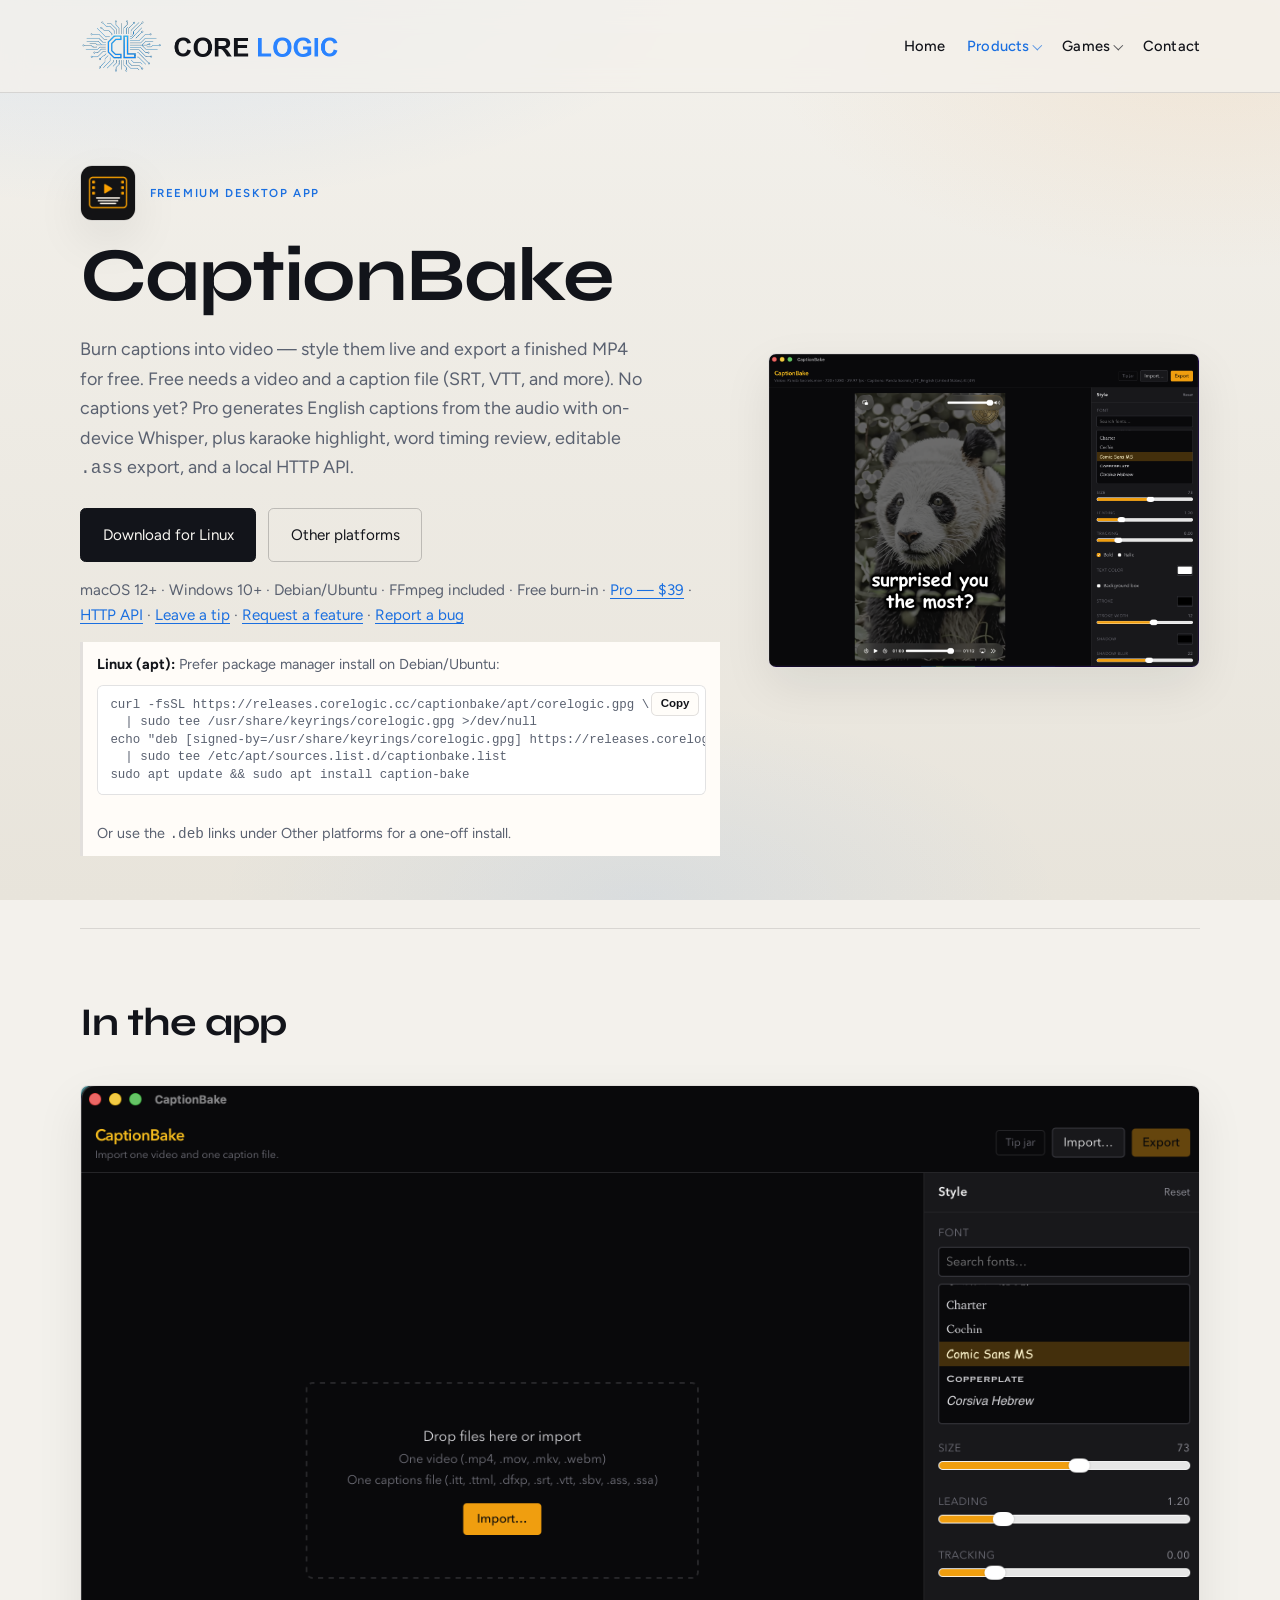
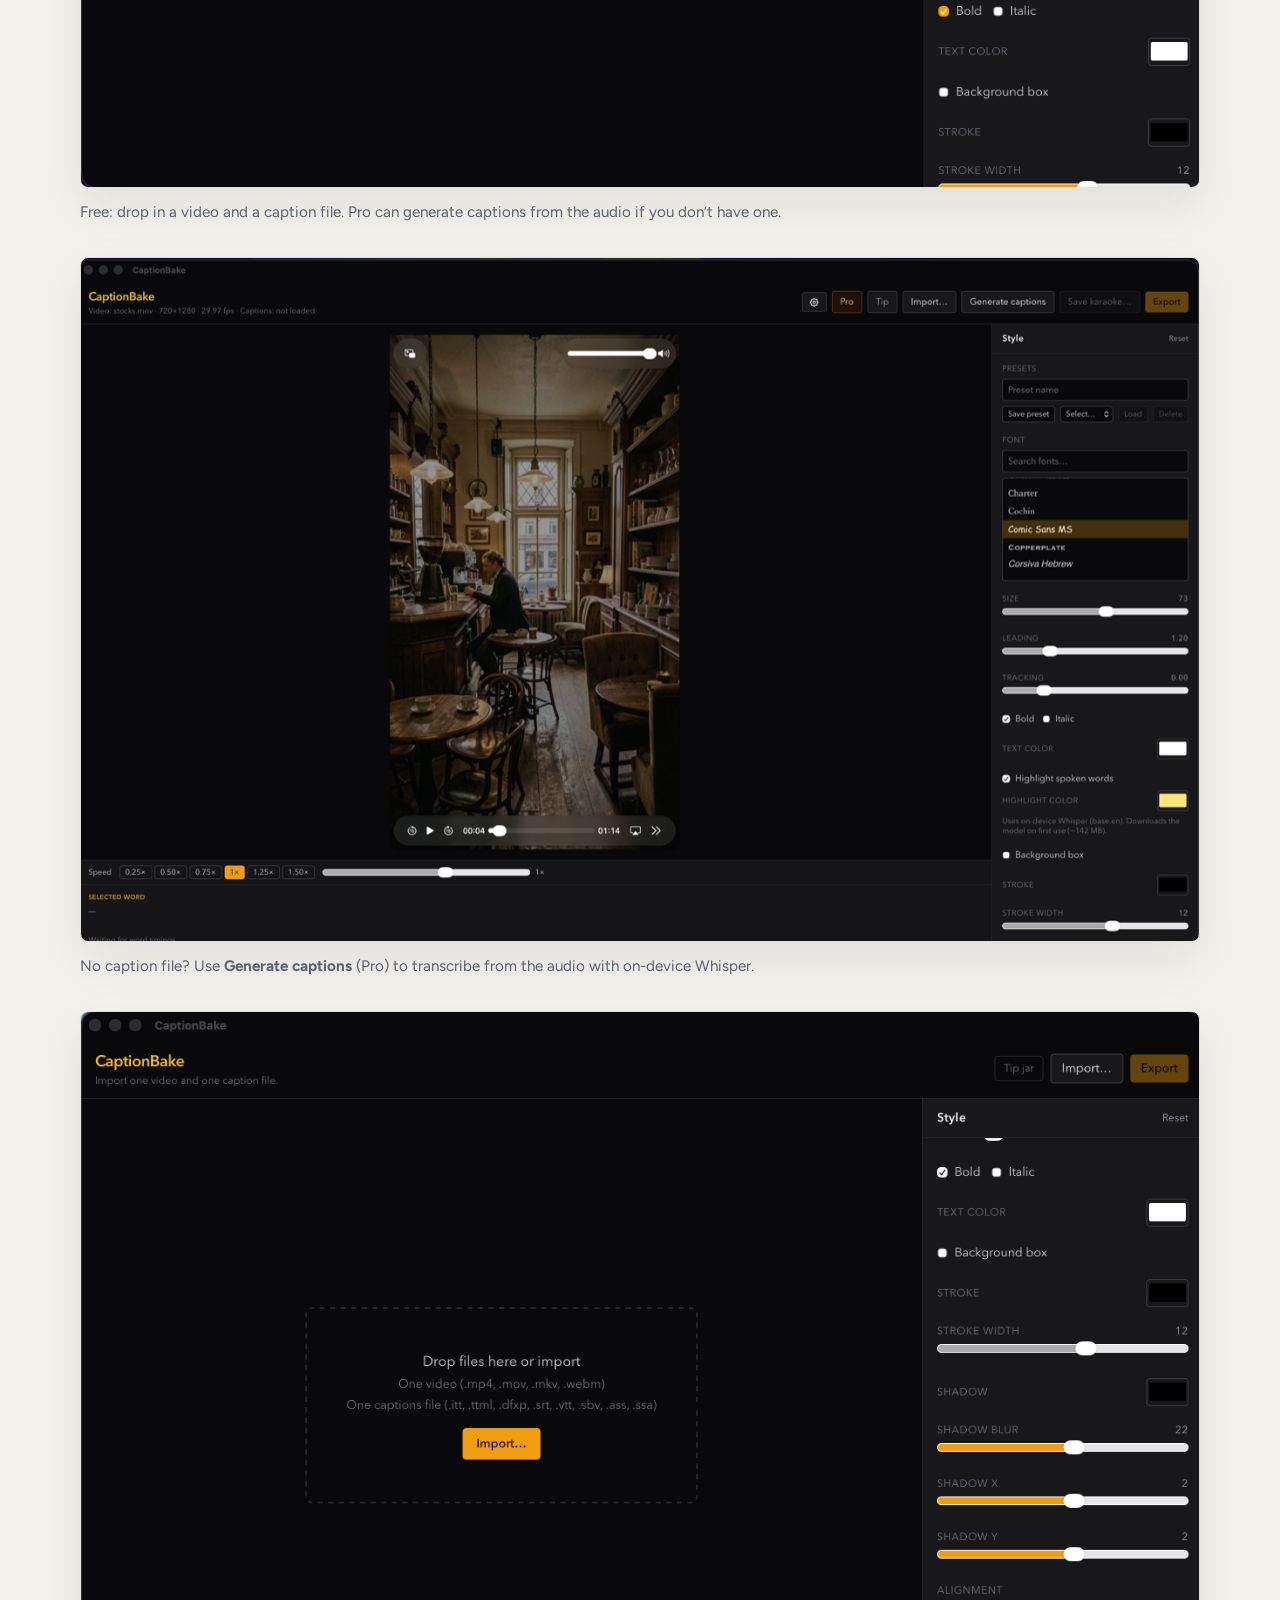
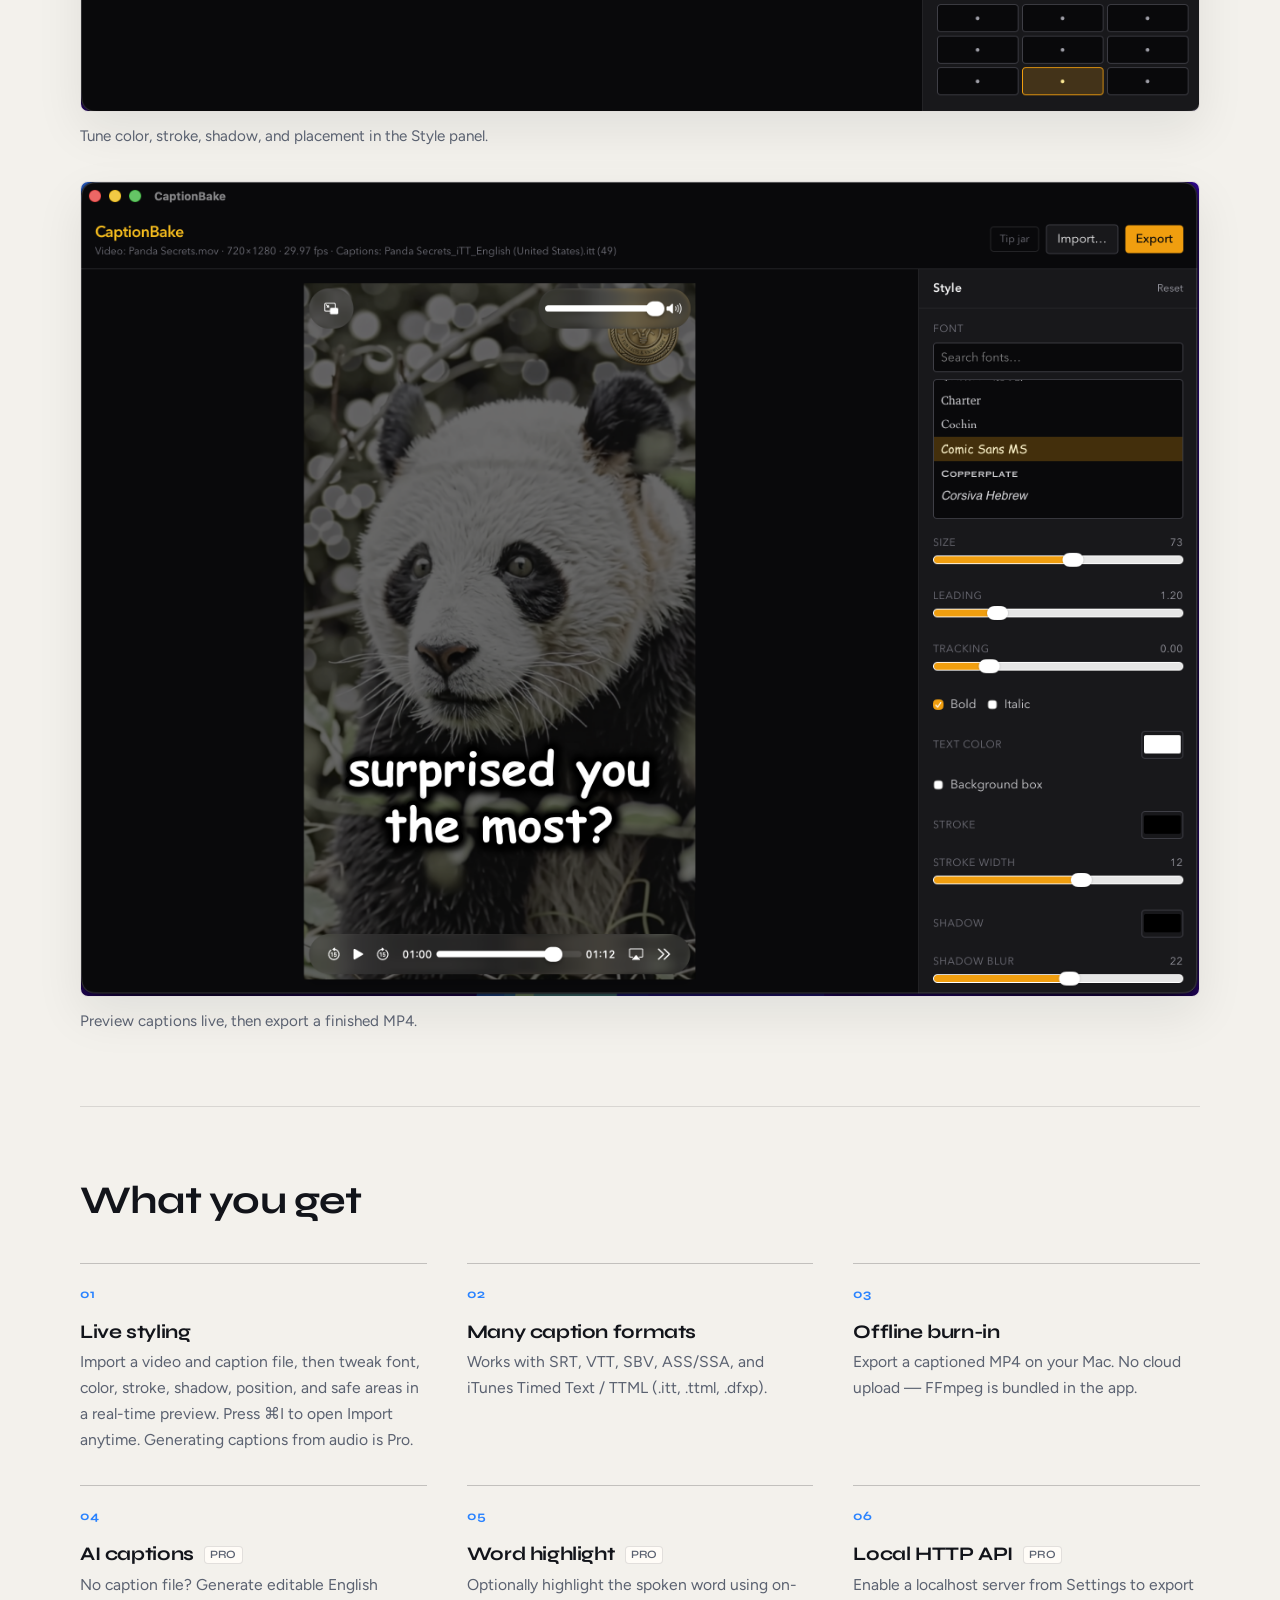
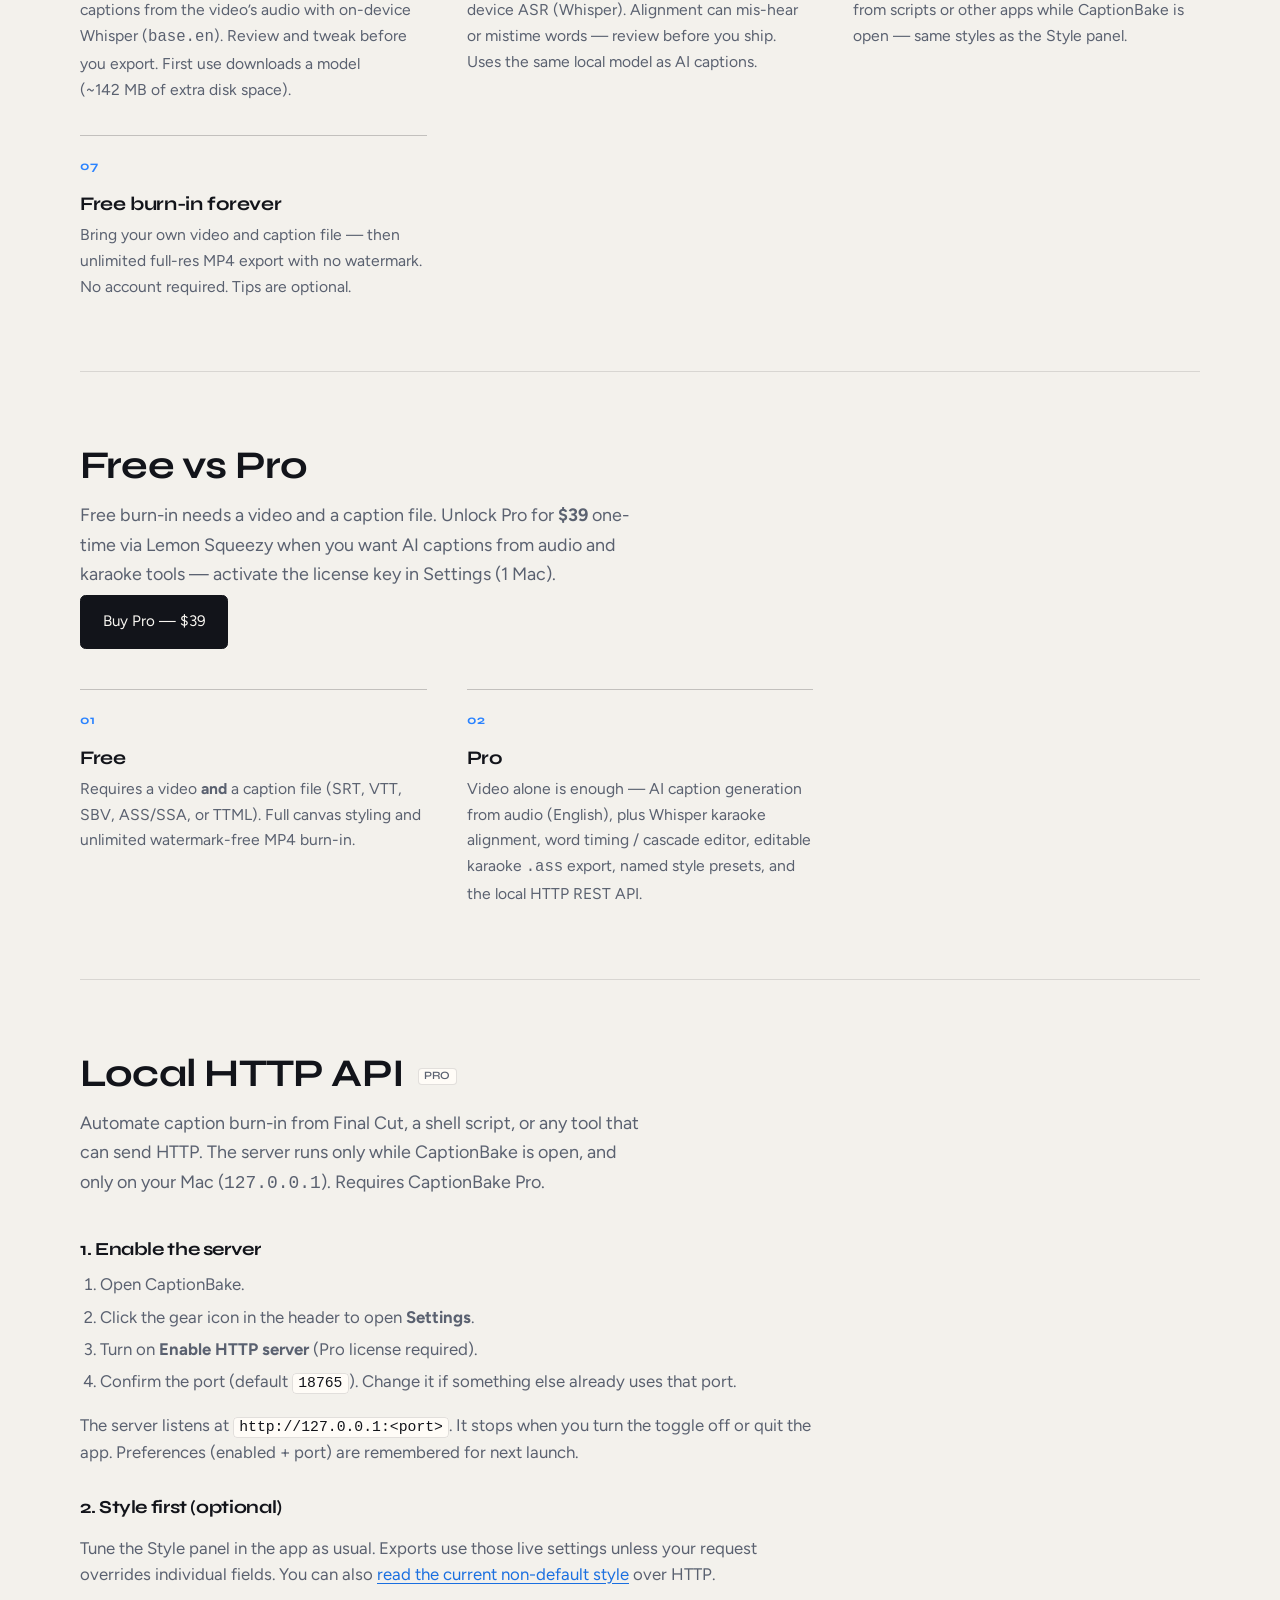
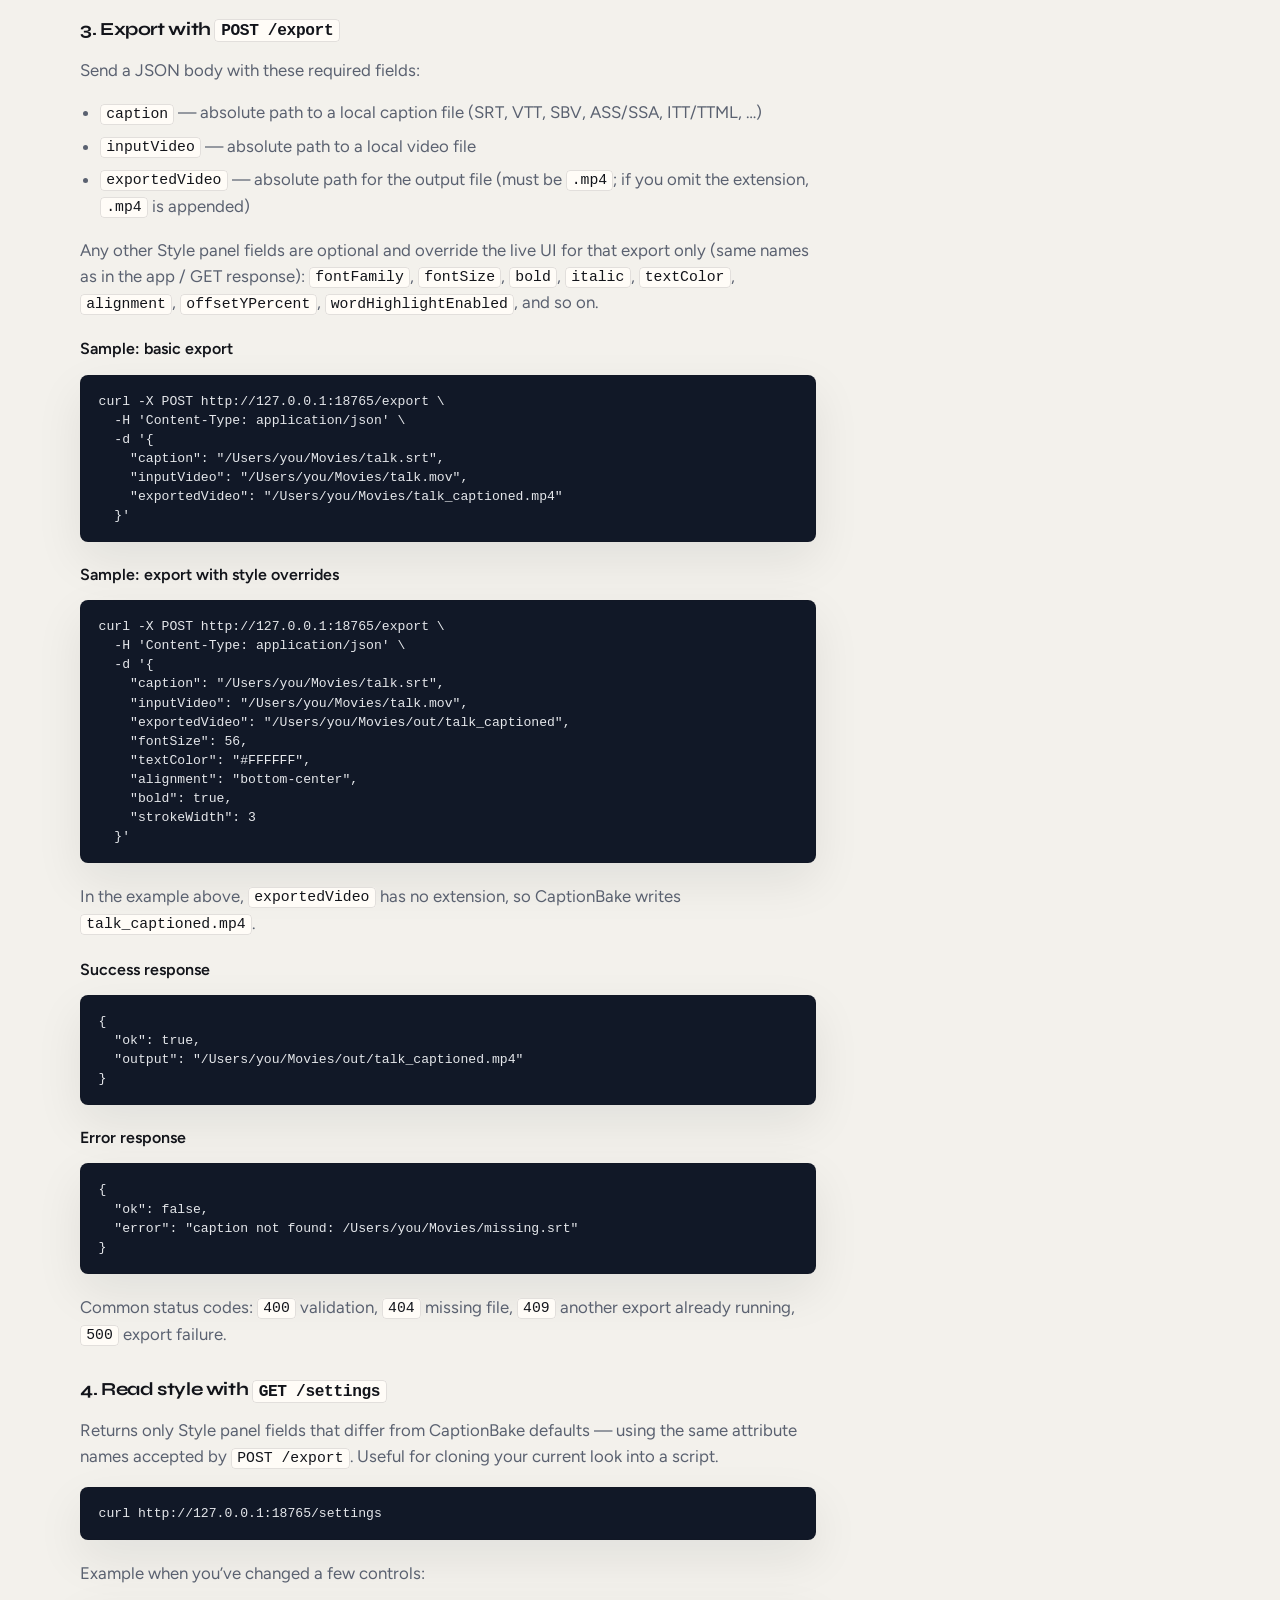
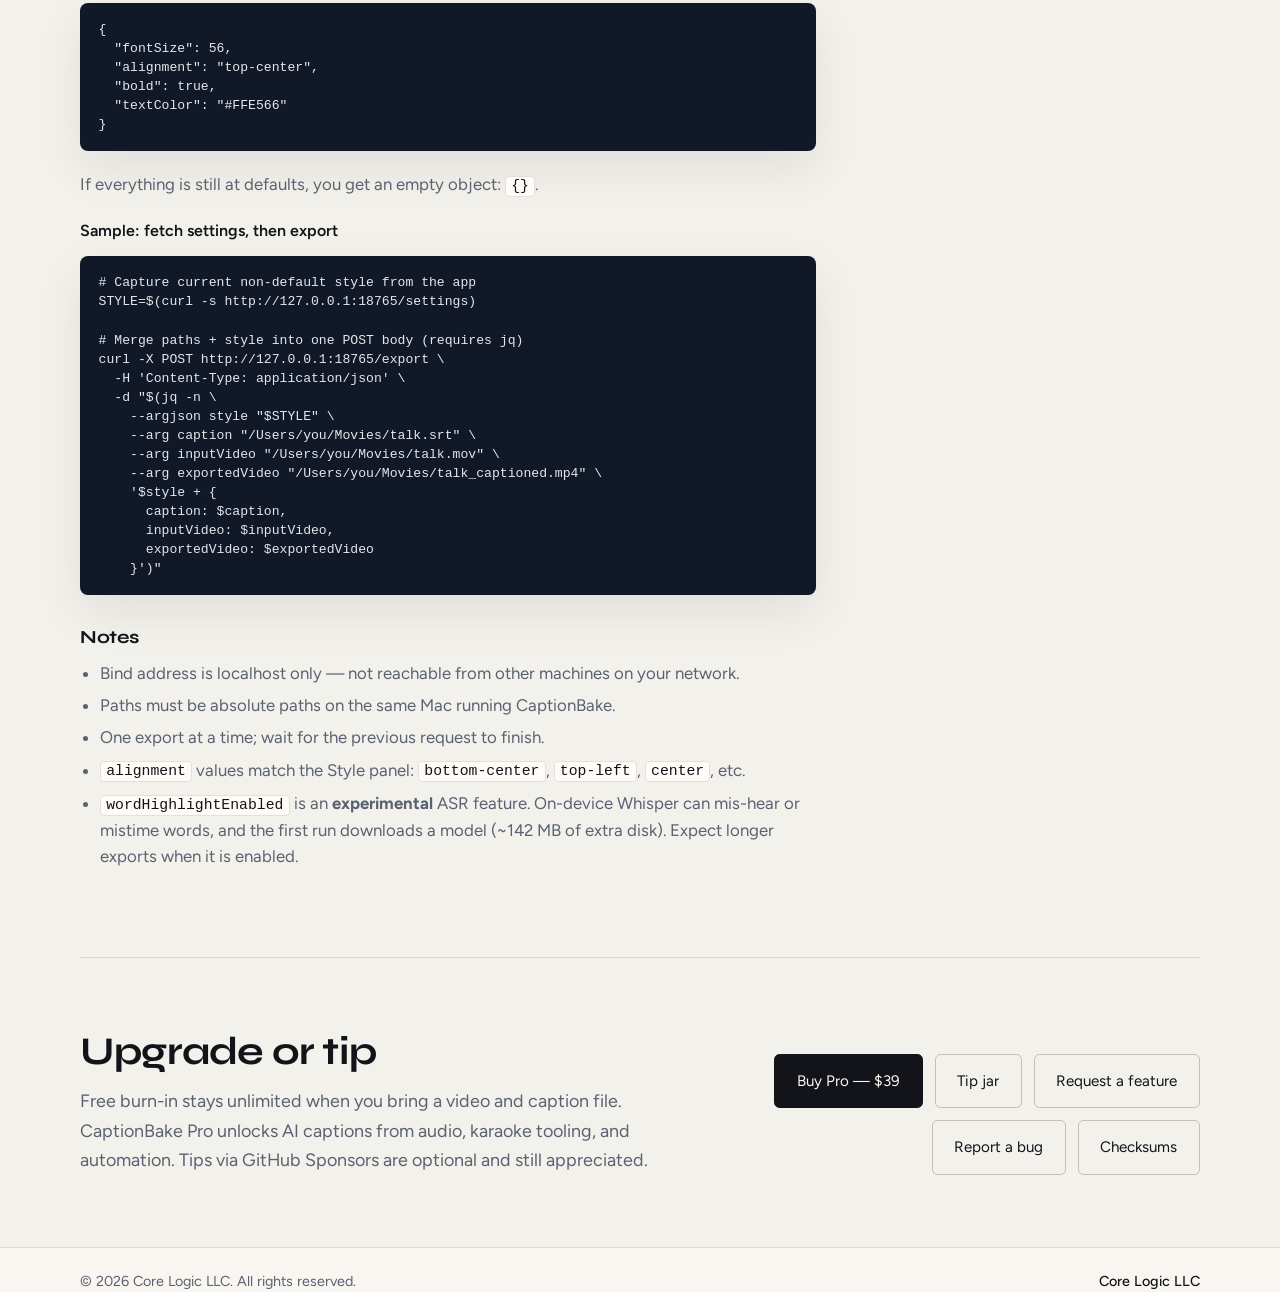
==== captionbake/index.html @ 3084a65d "Refactor navigation for games section across multiple pages Updated the games navigation to use a dr" ====
<!doctype html>
<html lang="en">
  <head>
    <meta charset="UTF-8" />
    <meta name="viewport" content="width=device-width, initial-scale=1.0" />
    <title>CaptionBake | Core Logic LLC</title>
    <meta
      name="description"
      content="CaptionBake is a freemium macOS, Windows, and Linux app from Core Logic LLC. Free: import a video and caption file, style, and burn in unlimited MP4s. Pro unlocks AI caption generation from audio, Whisper karaoke, word timing, .ass export, and a local HTTP API."
    />
    <meta property="og:title" content="CaptionBake" />
    <meta
      property="og:description"
      content="Free burn-in needs a video plus a caption file (SRT, VTT, and more). Pro generates captions from audio, plus Whisper karaoke, word timing, and local HTTP automation."
    />
    <meta property="og:image" content="images/screenshot-3.png" />
    <link rel="icon" type="image/png" href="images/icon.png" />
    <link rel="stylesheet" href="../assets/css/styles.css?v=20260726a" />
    <link rel="stylesheet" href="captionbake.css?v=20260801e" />
  </head>
  <body>
    <header class="site-header">
      <div class="container nav-wrap">
        <a href="../index.html" class="brand" aria-label="Core Logic LLC home">
          <img
            class="brand-lockup"
            src="../assets/icons/corelogic-logo-on-light.png?v=20260724"
            alt="Core Logic logo"
            width="250"
            height="44"
          />
        </a>
        <button
          class="nav-toggle"
          type="button"
          aria-expanded="false"
          aria-controls="site-nav"
          aria-label="Open menu"
        >
          <span></span>
          <span></span>
          <span></span>
        </button>
        <nav id="site-nav" class="site-nav" aria-label="Main navigation">
          <ul class="nav-list">
            <li><a href="../index.html">Home</a></li>
            <li class="nav-dropdown has-current">
              <button
                type="button"
                class="nav-dropdown-toggle"
                aria-expanded="false"
                aria-controls="products-menu"
              >
                Products
              </button>
              <ul id="products-menu" class="nav-submenu">
                <li>
                  <a href="index.html" aria-current="page">
                    <img src="images/icon.png" width="22" height="22" alt="" />
                    CaptionBake
                  </a>
                </li>
                <li>
                  <a href="../reeldispatch/">
                    <img src="../reeldispatch/images/icon.png" width="22" height="22" alt="" />
                    ReelDispatch
                  </a>
                </li>
              </ul>
            </li>
            <li class="nav-dropdown">
              <button
                type="button"
                class="nav-dropdown-toggle"
                aria-expanded="false"
                aria-controls="games-menu"
              >
                Games
              </button>
              <ul id="games-menu" class="nav-submenu">
                <li>
                  <a href="../games/capy-merge-spa/">
                    <img
                      src="../games/capy-merge-spa/images/icon.png"
                      width="22"
                      height="22"
                      alt=""
                    />
                    Capy Merge Spa
                  </a>
                </li>
                <li>
                  <a href="../games/peer-deck/">
                    <img src="../games/peer-deck/images/icon.png" width="22" height="22" alt="" />
                    PeerDeck
                  </a>
                </li>
              </ul>
            </li>
            <li><a href="../index.html#contact">Contact</a></li>
          </ul>
        </nav>
      </div>
    </header>

    <main>
      <section
        id="purchase-thanks"
        class="container section purchase-thanks"
        hidden
        aria-labelledby="purchase-thanks-title"
      >
        <div class="purchase-thanks-card">
          <p class="eyebrow">Purchase complete</p>
          <h2 id="purchase-thanks-title">Much appreciated!</h2>
          <p class="lead">
            Thanks for buying CaptionBake Pro. Copy your license key, then open
            CaptionBake → <strong>Settings → License</strong> and paste it to
            activate. If you don’t have the app yet, download it below.
          </p>
          <label class="license-key-label" for="license-key-value">Your license key</label>
          <div class="license-key-row">
            <input
              id="license-key-value"
              class="license-key-value"
              type="text"
              readonly
              spellcheck="false"
              autocomplete="off"
              value=""
            />
            <button type="button" class="button" id="copy-license-key">Copy</button>
          </div>
          <p id="copy-license-status" class="license-key-status" role="status" aria-live="polite"></p>
          <div class="purchase-thanks-actions">
            <a class="button" id="thanks-download" href="#download">Download for Mac (Apple Silicon)</a>
            <a class="button button-secondary" href="#pricing">Pro details</a>
          </div>
        </div>
      </section>

      <section class="hero container hero-captionbake">
        <div class="hero-captionbake-grid">
          <div>
            <div class="brand-row">
              <img src="images/icon.png" width="56" height="56" alt="" />
              <p class="eyebrow" style="margin: 0">Freemium desktop app</p>
            </div>
            <h1>CaptionBake</h1>
            <p class="lead">
              Burn captions into video — style them live and export a finished MP4 for free.
              Free needs a video and a caption file (SRT, VTT, and more).
              No captions yet? Pro generates English captions from the audio with on-device Whisper,
              plus karaoke highlight, word timing review, editable
              <code>.ass</code> export, and a local HTTP API.
            </p>
            <div class="hero-actions" id="download">
              <a
                class="button"
                id="download-primary"
                href="https://releases.corelogic.cc/captionbake/mac_arm64/latest.dmg"
                >Download for Mac</a
              >
              <button
                type="button"
                class="button button-secondary"
                id="download-other-toggle"
                aria-expanded="false"
                aria-controls="download-other"
              >
                Other platforms
              </button>
            </div>
            <div class="download-other" id="download-other" hidden>
              <div class="download-other-row">
                <span class="download-other-os">Mac</span>
                <a
                  class="download-arch"
                  id="download-arm"
                  href="https://releases.corelogic.cc/captionbake/mac_arm64/latest.dmg"
                  >Apple Silicon</a
                >
                <a
                  class="download-arch"
                  id="download-intel"
                  href="https://releases.corelogic.cc/captionbake/mac_intel/latest.dmg"
                  >intel</a
                >
              </div>
              <div class="download-other-row">
                <span class="download-other-os">Windows</span>
                <a
                  class="download-arch"
                  id="download-win-x64"
                  href="https://releases.corelogic.cc/captionbake/win_x64/latest.exe"
                  >x64</a
                >
                <a
                  class="download-arch"
                  id="download-win-arm64"
                  href="https://releases.corelogic.cc/captionbake/win_arm64/latest.exe"
                  >arm64</a
                >
              </div>
              <div class="download-other-row">
                <span class="download-other-os">Linux</span>
                <a
                  class="download-arch"
                  id="download-linux-amd64"
                  href="https://releases.corelogic.cc/captionbake/linux_amd64/latest.deb"
                  >amd64</a
                >
                <a
                  class="download-arch"
                  id="download-linux-arm64"
                  href="https://releases.corelogic.cc/captionbake/linux_arm64/latest.deb"
                  >arm64</a
                >
              </div>
            </div>
            <p class="meta">
              macOS 12+ · Windows 10+ · Debian/Ubuntu · FFmpeg included · Free burn-in ·
              <a href="#pricing">Pro — $39</a> ·
              <a href="#api">HTTP API</a> ·
              <a href="https://github.com/sponsors/CORE-LOGIC-LLC-AZ">Leave a tip</a>
              ·
              <a
                href="https://github.com/CORE-LOGIC-LLC-AZ/caption-bake-public/discussions/new?category=ideas"
                >Request a feature</a
              >
              ·
              <a href="https://github.com/CORE-LOGIC-LLC-AZ/caption-bake-public/issues/new"
                >Report a bug</a
              >
            </p>
            <aside class="windows-install-note" id="windows-install-note" aria-label="Windows install note">
              <strong>Windows install note:</strong>
              Our Windows installers are not code-signed yet, so Windows SmartScreen
              may show <em>“Windows protected your PC.”</em>
              Click <strong>More info</strong>, then <strong>Run anyway</strong> to continue.
              This is expected for CaptionBake’s current unsigned builds.
            </aside>
            <aside class="linux-apt-note" id="linux-apt-note" aria-label="Linux apt install">
              <strong>Linux (apt):</strong>
              Prefer package manager install on Debian/Ubuntu:
              <div class="install-snippet-wrap">
                <pre class="install-snippet" id="linux-apt-snippet"><code>curl -fsSL https://releases.corelogic.cc/captionbake/apt/corelogic.gpg \
  | sudo tee /usr/share/keyrings/corelogic.gpg >/dev/null
echo "deb [signed-by=/usr/share/keyrings/corelogic.gpg] https://releases.corelogic.cc/captionbake/apt stable main" \
  | sudo tee /etc/apt/sources.list.d/captionbake.list
sudo apt update && sudo apt install caption-bake</code></pre>
                <button
                  type="button"
                  class="install-copy-btn"
                  id="copy-linux-apt"
                  aria-label="Copy apt install commands"
                >
                  Copy
                </button>
              </div>
              <p id="copy-linux-apt-status" class="install-copy-status" role="status" aria-live="polite"></p>
              Or use the <code>.deb</code> links under Other platforms for a one-off install.
            </aside>
          </div>
          <figure class="hero-shot">
            <img
              src="images/screenshot-3.png"
              width="1282"
              height="933"
              alt="CaptionBake preview with live caption styling on a video"
            />
          </figure>
        </div>
      </section>

      <section id="gallery" class="container section">
        <div class="section-intro">
          <h2>In the app</h2>
        </div>
        <div class="shot-gallery">
          <figure class="shot">
            <img
              src="images/screenshot-1.png"
              width="1274"
              height="798"
              alt="CaptionBake import screen for video and caption files"
              loading="lazy"
            />
            <figcaption>
              Free: drop in a video and a caption file. Pro can generate captions from the audio if
              you don’t have one.
            </figcaption>
          </figure>
          <figure class="shot">
            <img
              src="images/screenshot-4.png"
              width="1282"
              height="783"
              alt="CaptionBake with a video loaded and the Generate captions Pro button in the header"
              loading="lazy"
            />
            <figcaption>
              No caption file? Use <strong>Generate captions</strong> (Pro) to transcribe from the
              audio with on-device Whisper.
            </figcaption>
          </figure>
          <figure class="shot">
            <img
              src="images/screenshot-2.png"
              width="1276"
              height="798"
              alt="CaptionBake style panel with color, stroke, shadow, and alignment controls"
              loading="lazy"
            />
            <figcaption>Tune color, stroke, shadow, and placement in the Style panel.</figcaption>
          </figure>
          <figure class="shot">
            <img
              src="images/screenshot-3.png"
              width="1282"
              height="933"
              alt="CaptionBake live preview burning captions into video"
              loading="lazy"
            />
            <figcaption>Preview captions live, then export a finished MP4.</figcaption>
          </figure>
        </div>
      </section>

      <section class="container section">
        <div class="section-intro">
          <h2>What you get</h2>
        </div>
        <div class="offer-grid">
          <article class="offer-item">
            <h3>Live styling</h3>
            <p>
              Import a video and caption file, then tweak font, color, stroke, shadow, position, and
              safe areas in a real-time preview. Press ⌘I to open Import anytime. Generating captions
              from audio is Pro.
            </p>
          </article>
          <article class="offer-item">
            <h3>Many caption formats</h3>
            <p>
              Works with SRT, VTT, SBV, ASS/SSA, and iTunes Timed Text / TTML (.itt, .ttml, .dfxp).
            </p>
          </article>
          <article class="offer-item">
            <h3>Offline burn-in</h3>
            <p>
              Export a captioned MP4 on your Mac. No cloud upload — FFmpeg is bundled in the app.
            </p>
          </article>
          <article class="offer-item">
            <h3>AI captions <span class="feature-badge">Pro</span></h3>
            <p>
              No caption file? Generate editable English captions from the video’s audio with
              on-device Whisper (<code>base.en</code>). Review and tweak before you export. First use
              downloads a model (~142&nbsp;MB of extra disk space).
            </p>
          </article>
          <article class="offer-item">
            <h3>Word highlight <span class="feature-badge">Pro</span></h3>
            <p>
              Optionally highlight the spoken word using on-device ASR (Whisper). Alignment can
              mis-hear or mistime words — review before you ship. Uses the same local model as AI
              captions.
            </p>
          </article>
          <article class="offer-item">
            <h3>Local HTTP API <span class="feature-badge">Pro</span></h3>
            <p>
              Enable a localhost server from Settings to export from scripts or other apps while
              CaptionBake is open — same styles as the Style panel.
            </p>
          </article>
          <article class="offer-item">
            <h3>Free burn-in forever</h3>
            <p>
              Bring your own video and caption file — then unlimited full-res MP4 export with no
              watermark. No account required. Tips are optional.
            </p>
          </article>
        </div>
      </section>

      <section id="pricing" class="container section">
        <div class="section-intro">
          <h2>Free vs Pro</h2>
          <p class="lead">
            Free burn-in needs a video and a caption file. Unlock Pro for <strong>$39</strong>
            one-time via Lemon Squeezy when you want AI captions from audio and karaoke tools —
            activate the license key in Settings (1 Mac).
          </p>
          <div class="hero-actions">
            <a
              class="button"
              href="https://corelogic.lemonsqueezy.com/checkout/buy/76ad3cf0-3d3e-401c-85cf-eecf64095651"
              >Buy Pro — $39</a
            >
          </div>
        </div>
        <div class="offer-grid">
          <article class="offer-item">
            <h3>Free</h3>
            <p>
              Requires a video <strong>and</strong> a caption file (SRT, VTT, SBV, ASS/SSA, or
              TTML). Full canvas styling and unlimited watermark-free MP4 burn-in.
            </p>
          </article>
          <article class="offer-item">
            <h3>Pro</h3>
            <p>
              Video alone is enough — AI caption generation from audio (English), plus Whisper
              karaoke alignment, word timing / cascade editor, editable karaoke
              <code>.ass</code> export, named style presets, and the local HTTP REST API.
            </p>
          </article>
        </div>
      </section>

      <section id="api" class="container section">
        <div class="section-intro">
          <h2>Local HTTP API <span class="feature-badge">Pro</span></h2>
          <p class="lead">
            Automate caption burn-in from Final Cut, a shell script, or any tool that can send HTTP.
            The server runs only while CaptionBake is open, and only on your Mac
            (<code>127.0.0.1</code>). Requires CaptionBake Pro.
          </p>
        </div>

        <div class="api-docs">
          <h3>1. Enable the server</h3>
          <ol class="api-steps">
            <li>Open CaptionBake.</li>
            <li>Click the gear icon in the header to open <strong>Settings</strong>.</li>
            <li>Turn on <strong>Enable HTTP server</strong> (Pro license required).</li>
            <li>
              Confirm the port (default <code>18765</code>). Change it if something else already
              uses that port.
            </li>
          </ol>
          <p>
            The server listens at
            <code>http://127.0.0.1:&lt;port&gt;</code>. It stops when you turn the toggle off or
            quit the app. Preferences (enabled + port) are remembered for next launch.
          </p>

          <h3>2. Style first (optional)</h3>
          <p>
            Tune the Style panel in the app as usual. Exports use those live settings unless your
            request overrides individual fields. You can also
            <a href="#api-get-settings">read the current non-default style</a> over HTTP.
          </p>

          <h3>3. Export with <code>POST /export</code></h3>
          <p>Send a JSON body with these required fields:</p>
          <ul class="api-fields">
            <li>
              <code>caption</code> — absolute path to a local caption file (SRT, VTT, SBV, ASS/SSA,
              ITT/TTML, …)
            </li>
            <li><code>inputVideo</code> — absolute path to a local video file</li>
            <li>
              <code>exportedVideo</code> — absolute path for the output file (must be
              <code>.mp4</code>; if you omit the extension, <code>.mp4</code> is appended)
            </li>
          </ul>
          <p>
            Any other Style panel fields are optional and override the live UI for that export only
            (same names as in the app / GET response): <code>fontFamily</code>,
            <code>fontSize</code>, <code>bold</code>, <code>italic</code>, <code>textColor</code>,
            <code>alignment</code>, <code>offsetYPercent</code>, <code>wordHighlightEnabled</code>,
            and so on.
          </p>

          <h4>Sample: basic export</h4>
          <pre class="api-code" tabindex="0"><code>curl -X POST http://127.0.0.1:18765/export \
  -H 'Content-Type: application/json' \
  -d '{
    "caption": "/Users/you/Movies/talk.srt",
    "inputVideo": "/Users/you/Movies/talk.mov",
    "exportedVideo": "/Users/you/Movies/talk_captioned.mp4"
  }'</code></pre>

          <h4>Sample: export with style overrides</h4>
          <pre class="api-code" tabindex="0"><code>curl -X POST http://127.0.0.1:18765/export \
  -H 'Content-Type: application/json' \
  -d '{
    "caption": "/Users/you/Movies/talk.srt",
    "inputVideo": "/Users/you/Movies/talk.mov",
    "exportedVideo": "/Users/you/Movies/out/talk_captioned",
    "fontSize": 56,
    "textColor": "#FFFFFF",
    "alignment": "bottom-center",
    "bold": true,
    "strokeWidth": 3
  }'</code></pre>
          <p>
            In the example above, <code>exportedVideo</code> has no extension, so CaptionBake
            writes <code>talk_captioned.mp4</code>.
          </p>

          <h4>Success response</h4>
          <pre class="api-code" tabindex="0"><code>{
  "ok": true,
  "output": "/Users/you/Movies/out/talk_captioned.mp4"
}</code></pre>

          <h4>Error response</h4>
          <pre class="api-code" tabindex="0"><code>{
  "ok": false,
  "error": "caption not found: /Users/you/Movies/missing.srt"
}</code></pre>
          <p>
            Common status codes: <code>400</code> validation,
            <code>404</code> missing file, <code>409</code> another export already running,
            <code>500</code> export failure.
          </p>

          <h3 id="api-get-settings">4. Read style with <code>GET /settings</code></h3>
          <p>
            Returns only Style panel fields that differ from CaptionBake defaults — using the same
            attribute names accepted by <code>POST /export</code>. Useful for cloning your current
            look into a script.
          </p>
          <pre class="api-code" tabindex="0"><code>curl http://127.0.0.1:18765/settings</code></pre>
          <p>Example when you’ve changed a few controls:</p>
          <pre class="api-code" tabindex="0"><code>{
  "fontSize": 56,
  "alignment": "top-center",
  "bold": true,
  "textColor": "#FFE566"
}</code></pre>
          <p>If everything is still at defaults, you get an empty object: <code>{}</code>.</p>

          <h4>Sample: fetch settings, then export</h4>
          <pre class="api-code" tabindex="0"><code># Capture current non-default style from the app
STYLE=$(curl -s http://127.0.0.1:18765/settings)

# Merge paths + style into one POST body (requires jq)
curl -X POST http://127.0.0.1:18765/export \
  -H 'Content-Type: application/json' \
  -d "$(jq -n \
    --argjson style "$STYLE" \
    --arg caption "/Users/you/Movies/talk.srt" \
    --arg inputVideo "/Users/you/Movies/talk.mov" \
    --arg exportedVideo "/Users/you/Movies/talk_captioned.mp4" \
    '$style + {
      caption: $caption,
      inputVideo: $inputVideo,
      exportedVideo: $exportedVideo
    }')"
</code></pre>

          <h3>Notes</h3>
          <ul class="api-fields">
            <li>Bind address is localhost only — not reachable from other machines on your network.</li>
            <li>Paths must be absolute paths on the same Mac running CaptionBake.</li>
            <li>One export at a time; wait for the previous request to finish.</li>
            <li>
              <code>alignment</code> values match the Style panel:
              <code>bottom-center</code>, <code>top-left</code>, <code>center</code>, etc.
            </li>
            <li>
              <code>wordHighlightEnabled</code> is an <strong>experimental</strong> ASR feature.
              On-device Whisper can mis-hear or mistime words, and the first run downloads a model
              (~142&nbsp;MB of extra disk). Expect longer exports when it is enabled.
            </li>
          </ul>
        </div>
      </section>

      <section class="container section">
        <div class="strip">
          <div>
            <h2>Upgrade or tip</h2>
            <p class="lead">
              Free burn-in stays unlimited when you bring a video and caption file. CaptionBake Pro
              unlocks AI captions from audio, karaoke tooling, and automation. Tips via GitHub
              Sponsors are optional and still appreciated.
            </p>
          </div>
          <div class="strip-actions">
            <a
              class="button"
              href="https://corelogic.lemonsqueezy.com/checkout/buy/76ad3cf0-3d3e-401c-85cf-eecf64095651"
              >Buy Pro — $39</a
            >
            <a class="button button-secondary" href="https://github.com/sponsors/CORE-LOGIC-LLC-AZ"
              >Tip jar</a
            >
            <a
              class="button button-secondary"
              href="https://github.com/CORE-LOGIC-LLC-AZ/caption-bake-public/discussions/new?category=ideas"
              >Request a feature</a
            >
            <a
              class="button button-secondary"
              href="https://github.com/CORE-LOGIC-LLC-AZ/caption-bake-public/issues/new"
              >Report a bug</a
            >
            <a class="button button-secondary" href="./downloads/SHA256SUMS.txt">Checksums</a>
          </div>
        </div>
      </section>
    </main>

    <footer class="site-footer">
      <div class="container footer-wrap">
        <p>&copy; <span id="year">2026</span> Core Logic LLC. All rights reserved.</p>
        <a href="../index.html">Core Logic LLC</a>
      </div>
    </footer>

    <script src="./config.js?v=0.1.0-mac-intel"></script>
    <script src="./downloads.js?v=20260801f"></script>
    <script src="./activate.js?v=20260801d"></script>
    <script src="./apt-copy.js?v=20260801d"></script>
    <script src="../assets/js/site-nav.js"></script>
  </body>
</html>
---- assets/css/styles.css ----
@import url("https://fonts.googleapis.com/css2?family=Figtree:ital,wght@0,400;0,500;0,600;0,700;1,400&family=Syne:wght@600;700;800&display=swap");

:root {
  --bg: #f3f1ec;
  --bg-deep: #e8e4db;
  --surface: #fffcf7;
  --ink: #12141a;
  --muted: #5a6170;
  --accent: #2a83ff;
  --accent-strong: #1a6fe0;
  --border: rgb(18 20 26 / 12%);
  --border-strong: rgb(18 20 26 / 22%);
  --shadow-soft: 0 18px 48px rgb(18 20 26 / 8%);
  --radius: 0.35rem;
  --font-display: "Syne", "Segoe UI", sans-serif;
  --font-body: "Figtree", "Segoe UI", sans-serif;
  --header-h: 4.25rem;
}

* {
  box-sizing: border-box;
}

html {
  scroll-behavior: smooth;
  color-scheme: light;
  background-color: var(--bg);
}

body {
  margin: 0;
  font-family: var(--font-body);
  font-size: 1.05rem;
  line-height: 1.65;
  color: var(--ink);
  background-color: var(--bg);
  background-image:
    radial-gradient(ellipse 90% 60% at 10% -10%, rgb(42 131 255 / 14%), transparent 55%),
    radial-gradient(ellipse 70% 50% at 95% 5%, rgb(232 180 120 / 18%), transparent 50%),
    radial-gradient(ellipse 60% 40% at 50% 100%, rgb(42 131 255 / 8%), transparent 55%),
    linear-gradient(180deg, var(--bg) 0%, var(--bg-deep) 100%);
  background-attachment: fixed;
  min-height: 100vh;
}

a {
  color: var(--accent-strong);
  text-underline-offset: 0.18em;
}

a:hover {
  color: var(--ink);
}

.container {
  width: min(1120px, 92vw);
  margin: 0 auto;
}

/* —— Header —— */
.site-header {
  position: sticky;
  top: 0;
  z-index: 50;
  backdrop-filter: blur(14px) saturate(1.2);
  background: rgb(243 241 236 / 82%);
  border-bottom: 1px solid var(--border);
  animation: header-in 0.7s ease both;
}

.nav-wrap,
.footer-wrap {
  display: flex;
  justify-content: space-between;
  align-items: center;
  gap: 1rem;
  padding: 0.85rem 0;
  min-height: var(--header-h);
}

.brand {
  display: inline-flex;
  align-items: center;
  text-decoration: none;
  flex-shrink: 0;
}

.brand-lockup {
  display: block;
  width: min(260px, 72vw);
  height: auto;
}

.nav-toggle {
  display: none;
  appearance: none;
  background: transparent;
  border: 1px solid var(--border-strong);
  border-radius: var(--radius);
  width: 2.6rem;
  height: 2.6rem;
  padding: 0;
  cursor: pointer;
  align-items: center;
  justify-content: center;
  flex-direction: column;
  gap: 5px;
}

.nav-toggle span {
  display: block;
  width: 1.1rem;
  height: 1.5px;
  background: var(--ink);
  border-radius: 1px;
}

.nav-list {
  list-style: none;
  display: flex;
  flex-wrap: wrap;
  gap: 0.15rem 1.35rem;
  margin: 0;
  padding: 0;
}

.nav-list a {
  text-decoration: none;
  color: var(--ink);
  font-size: 0.92rem;
  font-weight: 500;
  letter-spacing: 0.01em;
  transition: color 0.2s ease;
}

.nav-list a:hover,
.nav-list a[aria-current="page"] {
  color: var(--accent-strong);
}

.nav-dropdown {
  position: relative;
}

.nav-dropdown-toggle {
  display: inline-flex;
  align-items: center;
  gap: 0.3rem;
  margin: 0;
  padding: 0;
  border: 0;
  background: none;
  color: var(--ink);
  font: inherit;
  font-size: 0.92rem;
  font-weight: 500;
  letter-spacing: 0.01em;
  cursor: pointer;
  transition: color 0.2s ease;
}

.nav-dropdown-toggle::after {
  content: "";
  width: 0.35rem;
  height: 0.35rem;
  border-right: 1.5px solid currentColor;
  border-bottom: 1.5px solid currentColor;
  transform: translateY(-1px) rotate(45deg);
  opacity: 0.7;
}

.nav-dropdown-toggle:hover,
.nav-dropdown.is-open > .nav-dropdown-toggle,
.nav-dropdown.has-current > .nav-dropdown-toggle {
  color: var(--accent-strong);
}

.nav-submenu {
  list-style: none;
  margin: 0;
  padding: 0.4rem 0;
  min-width: 11.5rem;
  border: 1px solid var(--border);
  border-radius: 0.45rem;
  background: var(--surface, #fff);
  box-shadow: var(--shadow-soft);
}

@media (min-width: 901px) {
  .nav-submenu {
    position: absolute;
    top: calc(100% + 0.55rem);
    left: 0;
    z-index: 40;
    display: none;
  }

  .nav-dropdown.is-open > .nav-submenu {
    display: block;
  }
}

.nav-submenu a {
  display: flex;
  align-items: center;
  gap: 0.55rem;
  padding: 0.45rem 0.9rem;
  white-space: nowrap;
}

.nav-submenu a img {
  width: 1.35rem;
  height: 1.35rem;
  border-radius: 0.3rem;
  border: 1px solid var(--border);
  flex-shrink: 0;
  object-fit: cover;
}

.nav-submenu a:hover,
.nav-submenu a[aria-current="page"] {
  color: var(--accent-strong);
}

/* —— Type —— */
.eyebrow {
  color: var(--accent-strong);
  text-transform: uppercase;
  letter-spacing: 0.14em;
  font-size: 0.72rem;
  font-weight: 600;
  margin: 0 0 0.85rem;
}

h1,
h2,
h3 {
  font-family: var(--font-display);
  line-height: 1.12;
  margin-top: 0;
  font-weight: 700;
  letter-spacing: -0.02em;
  color: var(--ink);
}

h1 {
  font-size: clamp(2.6rem, 6.5vw, 4.75rem);
  margin-bottom: 1rem;
}

.hero-home h1,
.hero-content h1 {
  max-width: 14ch;
}

h2 {
  font-size: clamp(1.75rem, 3.2vw, 2.45rem);
  margin-bottom: 0.75rem;
}

h3 {
  font-size: 1.2rem;
  margin-bottom: 0.45rem;
}

.lead {
  color: var(--muted);
  max-width: 52ch;
  font-size: 1.12rem;
  margin: 0 0 1.5rem;
}

.brand-hero {
  font-family: var(--font-display);
  font-size: clamp(1.1rem, 2.4vw, 1.45rem);
  font-weight: 700;
  letter-spacing: 0.18em;
  text-transform: uppercase;
  color: var(--ink);
  margin: 0 0 1.25rem;
}

.brand-hero span {
  color: var(--accent);
}

/* —— Hero —— */
.hero {
  position: relative;
  padding: clamp(4rem, 12vh, 7rem) 0 clamp(3rem, 8vh, 5rem);
  min-height: calc(100svh - var(--header-h));
  display: flex;
  flex-direction: column;
  justify-content: center;
}

.hero-home {
  overflow: hidden;
}

.hero-home::after {
  content: "";
  position: absolute;
  right: max(-8vw, -120px);
  top: 10%;
  width: min(52vw, 560px);
  height: min(52vw, 560px);
  border-radius: 50%;
  background:
    radial-gradient(circle at 35% 35%, rgb(42 131 255 / 35%), transparent 55%),
    radial-gradient(circle at 70% 70%, rgb(232 180 120 / 28%), transparent 50%);
  filter: blur(2px);
  pointer-events: none;
  animation: orb-drift 14s ease-in-out infinite alternate;
}

.hero-content {
  position: relative;
  z-index: 1;
  max-width: 38rem;
  animation: rise-in 0.9s cubic-bezier(0.22, 1, 0.36, 1) both;
}

.hero-actions {
  display: flex;
  flex-wrap: wrap;
  gap: 0.75rem;
  margin-top: 0.35rem;
}

/* —— Buttons —— */
.button {
  display: inline-flex;
  align-items: center;
  justify-content: center;
  background: var(--ink);
  color: #f8f6f1;
  text-decoration: none;
  padding: 0.85rem 1.35rem;
  border: 1px solid var(--ink);
  border-radius: var(--radius);
  font-weight: 600;
  font: inherit;
  font-size: 0.95rem;
  cursor: pointer;
  transition:
    background-color 0.2s ease,
    color 0.2s ease,
    border-color 0.2s ease,
    transform 0.2s ease;
}

.button:hover {
  background: var(--accent);
  border-color: var(--accent);
  color: #fff;
  transform: translateY(-1px);
}

.button:active {
  transform: translateY(0);
}

.button-secondary {
  background: transparent;
  color: var(--ink);
  border-color: var(--border-strong);
}

.button-secondary:hover {
  background: var(--surface);
  border-color: var(--ink);
  color: var(--ink);
}

/* —— Sections —— */
.section {
  padding: clamp(3.5rem, 8vh, 5.5rem) 0;
  border-top: 1px solid var(--border);
  animation: rise-in 0.8s cubic-bezier(0.22, 1, 0.36, 1) both;
  animation-timeline: view();
  animation-range: entry 0% cover 30%;
}

.section-intro {
  margin-bottom: 2.5rem;
  max-width: 40rem;
}

.section-intro .lead {
  margin-bottom: 0;
}

/* —— Services / open columns —— */
.offer-grid {
  display: grid;
  grid-template-columns: repeat(3, 1fr);
  gap: 2rem 2.5rem;
  counter-reset: offer;
}

.offer-item {
  position: relative;
  padding-top: 1.25rem;
  border-top: 1px solid var(--border-strong);
}

.offer-item::before {
  counter-increment: offer;
  content: "0" counter(offer);
  display: block;
  font-family: var(--font-display);
  font-size: 0.8rem;
  font-weight: 700;
  letter-spacing: 0.08em;
  color: var(--accent);
  margin-bottom: 1rem;
}

.offer-item p {
  margin: 0;
  color: var(--muted);
  font-size: 0.98rem;
}

/* —— Expertise —— */
.expertise-grid {
  display: grid;
  grid-template-columns: repeat(3, 1fr);
  gap: 2rem 2.5rem;
  margin-top: 0.5rem;
}

.expertise-label {
  display: block;
  font-family: var(--font-display);
  font-size: 0.85rem;
  font-weight: 700;
  letter-spacing: 0.06em;
  text-transform: uppercase;
  color: var(--ink);
  margin-bottom: 0.85rem;
  padding-bottom: 0.65rem;
  border-bottom: 1px solid var(--border-strong);
}

.expertise-list {
  list-style: none;
  margin: 0;
  padding: 0;
}

.expertise-list li {
  padding: 0.4rem 0;
  color: var(--muted);
  font-size: 0.98rem;
}

/* —— Process —— */
.timeline {
  display: grid;
  grid-template-columns: repeat(3, 1fr);
  gap: 2rem 2.5rem;
}

.timeline > div {
  padding: 0;
  background: none;
  border: none;
  border-radius: 0;
}

.timeline h3 {
  font-size: 1.15rem;
}

.timeline p {
  margin: 0;
  color: var(--muted);
  font-size: 0.98rem;
}

.step-num {
  display: block;
  font-family: var(--font-display);
  font-size: 2.5rem;
  font-weight: 700;
  line-height: 1;
  color: rgb(42 131 255 / 22%);
  margin-bottom: 0.75rem;
  letter-spacing: -0.04em;
}

/* —— Work / editorial rows —— */
.work-list {
  display: flex;
  flex-direction: column;
  gap: 0;
}

.work-row {
  display: grid;
  grid-template-columns: 7rem 1fr;
  gap: 1.5rem;
  padding: 1.75rem 0;
  border-top: 1px solid var(--border);
  transition: padding-left 0.25s ease;
}

.work-row:last-child {
  border-bottom: 1px solid var(--border);
}

.work-row:hover {
  padding-left: 0.5rem;
}

.work-tag {
  font-size: 0.75rem;
  font-weight: 600;
  letter-spacing: 0.1em;
  text-transform: uppercase;
  color: var(--accent-strong);
  padding-top: 0.35rem;
}

.work-row h3 {
  margin-bottom: 0.35rem;
}

.work-row p {
  margin: 0;
  color: var(--muted);
  max-width: 58ch;
}

/* —— Product / games strips —— */
.strip {
  display: grid;
  grid-template-columns: 1.2fr 0.8fr;
  gap: 2rem;
  align-items: end;
}

.strip .lead {
  margin-bottom: 0;
}

.strip-actions {
  display: flex;
  justify-content: flex-end;
  gap: 0.75rem;
  flex-wrap: wrap;
}

/* —— Legacy card support (product pages) —— */
.grid {
  display: grid;
  grid-template-columns: repeat(3, 1fr);
  gap: 1.25rem;
}

.card,
.contact-card,
.expertise-item {
  background: transparent;
  border: none;
  border-radius: 0;
  padding: 0;
}

.card {
  padding-top: 1.15rem;
  border-top: 1px solid var(--border-strong);
}

.card p {
  color: var(--muted);
  margin: 0;
}

.card-interactive {
  transition: border-color 0.2s ease;
}

.card-interactive:hover {
  border-color: var(--accent);
}

/* —— Contact —— */
#contact.contact-card,
.contact-card {
  background: var(--surface);
  border: 1px solid var(--border);
  border-radius: 0.5rem;
  padding: clamp(1.75rem, 4vw, 2.5rem);
  box-shadow: var(--shadow-soft);
}

.contact-layout {
  display: grid;
  grid-template-columns: 1.4fr 0.8fr;
  gap: 2rem;
  margin-top: 1.5rem;
  align-items: start;
}

.contact-form {
  display: grid;
  gap: 1rem;
}

.field {
  display: grid;
  gap: 0.4rem;
}

.field span {
  color: var(--muted);
  font-size: 0.88rem;
  font-weight: 500;
}

.field input,
.field textarea {
  width: 100%;
  margin: 0;
  padding: 0.8rem 0.9rem;
  color: var(--ink);
  background: var(--bg);
  border: 1px solid var(--border-strong);
  border-radius: var(--radius);
  font: inherit;
  transition:
    border-color 0.2s ease,
    box-shadow 0.2s ease;
}

.field input::placeholder,
.field textarea::placeholder {
  color: rgb(90 97 112 / 55%);
}

.field input:focus,
.field textarea:focus {
  outline: none;
  border-color: var(--accent);
  box-shadow: 0 0 0 3px rgb(42 131 255 / 18%);
}

.field textarea {
  resize: vertical;
  min-height: 8rem;
}

.contact-form .button {
  justify-self: start;
}

.contact-aside {
  padding: 1.25rem 0 0;
  border: none;
  border-top: 1px solid var(--border);
  border-radius: 0;
  background: transparent;
}

@media (min-width: 861px) {
  .contact-aside {
    padding: 0 0 0 1.5rem;
    border-top: none;
    border-left: 1px solid var(--border);
  }
}

.contact-aside-label {
  margin: 0 0 0.4rem;
  color: var(--accent-strong);
  text-transform: uppercase;
  letter-spacing: 0.1em;
  font-size: 0.72rem;
  font-weight: 600;
}

.contact-aside p:last-child {
  margin-bottom: 0;
  color: var(--muted);
}

/* —— Games hub list —— */
.hub-list {
  display: flex;
  flex-direction: column;
}

.hub-item {
  display: grid;
  grid-template-columns: auto 1fr auto;
  gap: 1.25rem 1.5rem;
  align-items: center;
  padding: 2rem 0;
  border-top: 1px solid var(--border);
  text-decoration: none;
  color: inherit;
  transition: padding-left 0.25s ease;
}

.hub-item:last-child {
  border-bottom: 1px solid var(--border);
}

.hub-item:hover {
  padding-left: 0.5rem;
}

.hub-icon {
  width: 64px;
  height: 64px;
  border-radius: 14px;
  border: 1px solid var(--border);
  box-shadow: var(--shadow-soft);
  object-fit: cover;
  background: var(--surface);
}

.hub-item h2 {
  margin-bottom: 0.35rem;
  font-size: clamp(1.5rem, 2.5vw, 1.85rem);
}

.hub-item p {
  margin: 0;
  color: var(--muted);
  max-width: 48ch;
}

.hub-arrow {
  font-family: var(--font-display);
  font-size: 1.5rem;
  color: var(--accent);
  transition: transform 0.25s ease;
}

.hub-item:hover .hub-arrow {
  transform: translateX(4px);
}

/* —— Footer —— */
.site-footer {
  border-top: 1px solid var(--border);
  margin-top: 0;
  background: rgb(255 252 247 / 55%);
}

.site-footer p {
  margin: 0;
  color: var(--muted);
  font-size: 0.9rem;
}

.site-footer a {
  text-decoration: none;
  color: var(--ink);
  font-weight: 500;
  font-size: 0.9rem;
}

.site-footer a:hover {
  color: var(--accent-strong);
}

/* —— Motion —— */
@keyframes rise-in {
  from {
    opacity: 0;
    transform: translateY(18px);
  }
  to {
    opacity: 1;
    transform: translateY(0);
  }
}

@keyframes header-in {
  from {
    opacity: 0;
    transform: translateY(-8px);
  }
  to {
    opacity: 1;
    transform: translateY(0);
  }
}

@keyframes orb-drift {
  from {
    transform: translate(0, 0) scale(1);
  }
  to {
    transform: translate(-24px, 18px) scale(1.06);
  }
}

/* —— Responsive —— */
@media (max-width: 860px) {
  .offer-grid,
  .grid,
  .timeline,
  .expertise-grid,
  .contact-layout,
  .strip,
  .work-row {
    grid-template-columns: 1fr;
  }

  .hub-item {
    grid-template-columns: auto 1fr;
    gap: 1rem;
  }

  .hub-item .hub-arrow {
    display: none;
  }

  .hub-icon {
    width: 56px;
    height: 56px;
    border-radius: 12px;
  }

  .strip-actions {
    justify-content: flex-start;
  }

  .nav-wrap {
    flex-wrap: wrap;
  }

  .nav-toggle {
    display: inline-flex;
    margin-left: auto;
  }

  .site-nav {
    display: none;
    width: 100%;
    padding-bottom: 0.75rem;
  }

  .site-nav.is-open {
    display: block;
  }

  .nav-list {
    flex-direction: column;
    gap: 0.65rem;
  }

  .nav-submenu {
    display: none;
    margin: 0.35rem 0 0.15rem 0.75rem;
    padding: 0.25rem 0;
    border: 0;
    box-shadow: none;
    background: transparent;
  }

  .nav-dropdown.is-open > .nav-submenu {
    display: block;
  }

  .nav-submenu a {
    padding: 0.35rem 0;
  }

  .brand-lockup {
    width: min(190px, 70vw);
  }

  .hero {
    min-height: auto;
    padding: 3.25rem 0 2.5rem;
  }

  .hero-home::after {
    width: 70vw;
    height: 70vw;
    opacity: 0.7;
  }

  .work-row {
    gap: 0.5rem;
  }
}

@media (prefers-reduced-motion: reduce) {
  html {
    scroll-behavior: auto;
  }

  .site-header,
  .hero-content,
  .section,
  .hero-home::after {
    animation: none;
  }

  .button,
  .work-row,
  .hub-item,
  .hub-arrow {
    transition: none;
  }

  .button:hover,
  .work-row:hover,
  .hub-item:hover {
    transform: none;
    padding-left: 0;
  }

  .hub-item:hover .hub-arrow {
    transform: none;
  }

}
---- captionbake/captionbake.css ----
/* CaptionBake product page — light studio accents */

.purchase-thanks {
  padding-top: clamp(2rem, 6vh, 3.5rem);
  padding-bottom: 0;
}

.purchase-thanks-card {
  max-width: 40rem;
  padding: 1.5rem 1.6rem 1.65rem;
  border-radius: 0.75rem;
  border: 1px solid var(--border);
  background: var(--surface);
  box-shadow: var(--shadow-soft);
}

.purchase-thanks-card .lead {
  margin: 0.65rem 0 1.15rem;
}

.license-key-label {
  display: block;
  margin-bottom: 0.4rem;
  font-size: 0.9rem;
  font-weight: 600;
  color: var(--ink, #1a1a1a);
}

.license-key-row {
  display: flex;
  flex-wrap: wrap;
  gap: 0.6rem;
  align-items: stretch;
}

.license-key-value {
  flex: 1 1 14rem;
  min-width: 0;
  padding: 0.7rem 0.85rem;
  border-radius: 0.45rem;
  border: 1px solid var(--border);
  background: #fff;
  color: var(--ink, #1a1a1a);
  font-family: ui-monospace, SFMono-Regular, Menlo, Monaco, Consolas, monospace;
  font-size: 0.92rem;
}

.license-key-status {
  min-height: 1.25rem;
  margin: 0.5rem 0 0;
  color: var(--muted);
  font-size: 0.9rem;
}

.purchase-thanks-actions {
  display: flex;
  flex-wrap: wrap;
  gap: 0.65rem;
  margin-top: 1rem;
}

.meta {
  margin: 1rem 0 0;
  color: var(--muted);
  font-size: 0.95rem;
}

.meta a {
  color: var(--accent-strong);
}

.windows-install-note {
  margin: 0.85rem 0 0;
  max-width: 36rem;
  padding: 0.75rem 0.9rem;
  border-left: 3px solid var(--border, #cfc8bc);
  background: color-mix(in srgb, var(--surface, #f7f4ee) 85%, #fff);
  color: var(--muted, #5c574e);
  font-size: 0.9rem;
  line-height: 1.45;
}

.windows-install-note strong {
  color: var(--ink, #1a1a1a);
}

.linux-apt-note {
  margin: 0.85rem 0 0;
  max-width: 40rem;
  padding: 0.75rem 0.9rem;
  border-left: 3px solid var(--border, #cfc8bc);
  background: color-mix(in srgb, var(--surface, #f7f4ee) 85%, #fff);
  color: var(--muted, #5c574e);
  font-size: 0.9rem;
  line-height: 1.45;
}

.download-other {
  margin: 0.85rem 0 0;
  max-width: 28rem;
  padding: 0.75rem 0.9rem;
  border: 1px solid var(--border, #cfc8bc);
  border-radius: 0.45rem;
  background: color-mix(in srgb, var(--surface, #f7f4ee) 80%, #fff);
}

.download-other-row {
  display: flex;
  flex-wrap: wrap;
  align-items: baseline;
  gap: 0.45rem 0.85rem;
  padding: 0.35rem 0;
}

.download-other-row + .download-other-row {
  border-top: 1px solid var(--border, #cfc8bc);
}

.download-other-os {
  flex: 0 0 5.5rem;
  color: var(--ink, #1a1a1a);
  font-weight: 600;
  font-size: 0.9rem;
}

.download-arch {
  color: var(--accent-strong, #3d6b5a);
  font-size: 0.9rem;
  text-decoration: underline;
  text-underline-offset: 0.15em;
}

.download-arch:hover,
.download-arch:focus-visible {
  color: var(--ink, #1a1a1a);
}

.windows-install-note[hidden],
.linux-apt-note[hidden] {
  display: none !important;
}

.linux-apt-note strong {
  color: var(--ink, #1a1a1a);
}

.install-snippet {
  margin: 0;
  padding: 0.65rem 0.75rem;
  overflow-x: auto;
  border-radius: 0.4rem;
  border: 1px solid var(--border, #cfc8bc);
  background: #fff;
  font-size: 0.78rem;
  line-height: 1.4;
}

.install-snippet-wrap {
  position: relative;
  margin: 0.65rem 0 0.35rem;
}

.install-snippet-wrap .install-snippet {
  padding-right: 4.25rem;
}

.install-copy-btn {
  position: absolute;
  top: 0.4rem;
  right: 0.4rem;
  margin: 0;
  padding: 0.28rem 0.55rem;
  border: 1px solid var(--border, #cfc8bc);
  border-radius: 0.35rem;
  background: color-mix(in srgb, var(--surface, #f7f4ee) 70%, #fff);
  color: var(--ink, #1a1a1a);
  font-size: 0.72rem;
  font-weight: 600;
  line-height: 1.2;
  cursor: pointer;
}

.install-copy-btn:hover,
.install-copy-btn:focus-visible {
  border-color: var(--accent-strong, #3d6b5a);
  outline: none;
}

.install-copy-btn.is-copied {
  border-color: var(--accent-strong, #3d6b5a);
  color: var(--accent-strong, #3d6b5a);
}

.install-copy-status {
  min-height: 1.1rem;
  margin: 0.15rem 0 0.25rem;
  color: var(--muted, #5c574e);
  font-size: 0.82rem;
}

.install-snippet code {
  font-family: ui-monospace, SFMono-Regular, Menlo, Monaco, Consolas, monospace;
  white-space: pre;
}

.brand-row {
  display: flex;
  align-items: center;
  gap: 0.85rem;
  margin-bottom: 0.75rem;
}

.brand-row img {
  width: 56px;
  height: 56px;
  border-radius: 12px;
  border: 1px solid var(--border);
  box-shadow: var(--shadow-soft);
}

.hero-captionbake {
  min-height: auto;
  padding-top: clamp(3rem, 8vh, 5rem);
}

.hero-captionbake h1 {
  max-width: none;
}

.hero-captionbake-grid {
  display: grid;
  gap: 2.5rem;
  align-items: center;
}

@media (min-width: 860px) {
  .hero-captionbake-grid {
    grid-template-columns: 0.95fr 1.05fr;
    gap: 3rem;
  }
}

.hero-shot {
  margin: 0;
  border-radius: 0.5rem;
  overflow: hidden;
  border: 1px solid var(--border);
  background: var(--surface);
  box-shadow: var(--shadow-soft);
}

.hero-shot img {
  display: block;
  width: 100%;
  height: auto;
  vertical-align: middle;
}

.shot-gallery {
  display: grid;
  gap: 2rem;
}

.shot {
  margin: 0;
}

.shot img {
  display: block;
  width: 100%;
  height: auto;
  border-radius: 0.5rem;
  border: 1px solid var(--border);
  background: var(--surface);
  box-shadow: var(--shadow-soft);
}

.shot figcaption {
  margin-top: 0.75rem;
  color: var(--muted);
  font-size: 0.95rem;
}

.feature-badge {
  display: inline-block;
  margin-left: 0.35rem;
  padding: 0.12em 0.45em;
  border-radius: 0.25rem;
  border: 1px solid var(--border);
  background: var(--surface);
  color: var(--muted);
  font-family: inherit;
  font-size: 0.7rem;
  font-weight: 600;
  letter-spacing: 0.02em;
  vertical-align: middle;
  text-transform: uppercase;
}

/* Local HTTP API docs */
.api-docs {
  max-width: 46rem;
}

.api-docs h3 {
  margin: 2rem 0 0.75rem;
  font-size: 1.15rem;
}

.api-docs h3:first-child {
  margin-top: 0;
}

.api-docs h4 {
  margin: 1.25rem 0 0.5rem;
  font-size: 1rem;
  font-weight: 600;
}

.api-docs p,
.api-docs li {
  color: var(--muted);
  line-height: 1.55;
}

.api-docs code {
  font-family: ui-monospace, SFMono-Regular, Menlo, Monaco, Consolas, monospace;
  font-size: 0.88em;
  color: var(--ink, #1a1a1a);
  background: var(--surface);
  border: 1px solid var(--border);
  border-radius: 0.25rem;
  padding: 0.1em 0.35em;
}

.api-steps,
.api-fields {
  margin: 0.75rem 0 1rem;
  padding-left: 1.25rem;
}

.api-steps li + li,
.api-fields li + li {
  margin-top: 0.4rem;
}

.api-code {
  margin: 0.75rem 0 1.25rem;
  padding: 1rem 1.1rem;
  overflow-x: auto;
  border-radius: 0.5rem;
  border: 1px solid var(--border);
  background: #111827;
  color: #e5e7eb;
  font-size: 0.82rem;
  line-height: 1.45;
  box-shadow: var(--shadow-soft);
}

.api-code code {
  font-family: ui-monospace, SFMono-Regular, Menlo, Monaco, Consolas, monospace;
  font-size: inherit;
  color: inherit;
  background: transparent;
  border: none;
  border-radius: 0;
  padding: 0;
  white-space: pre;
}
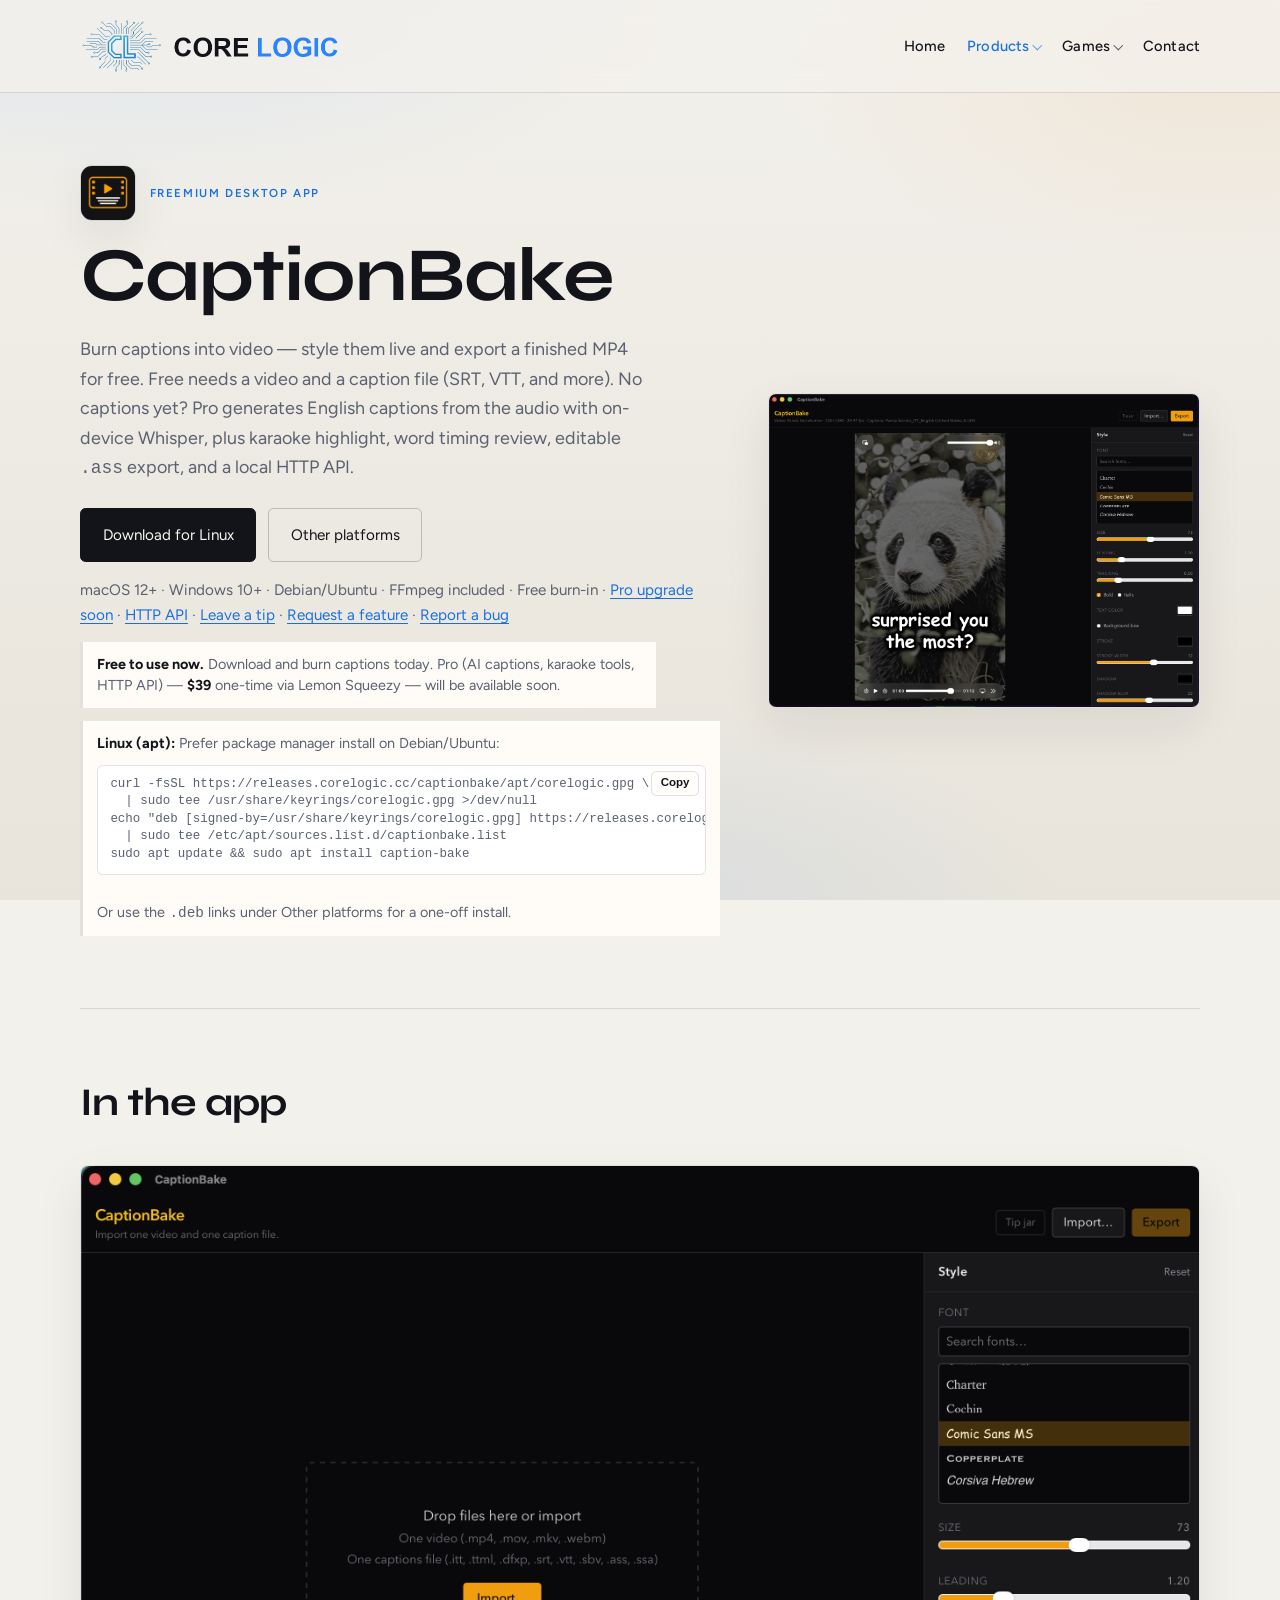
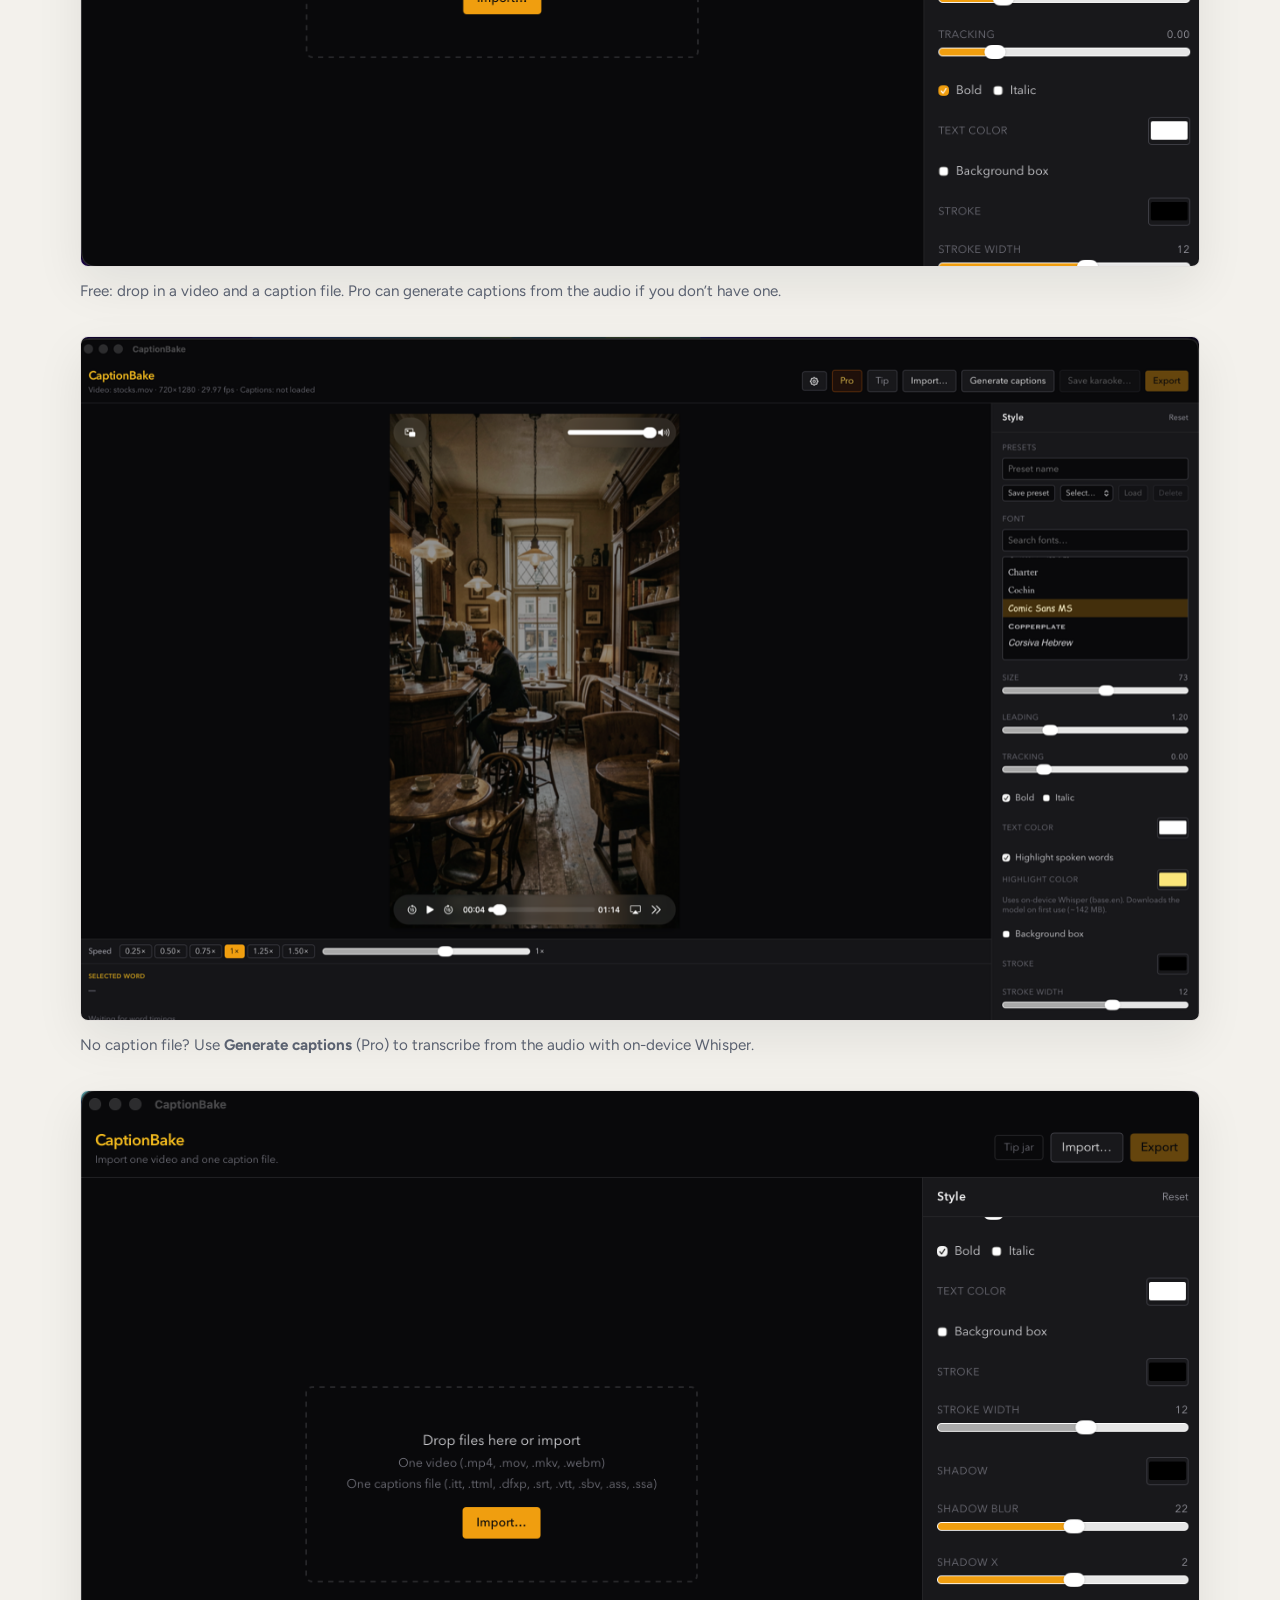
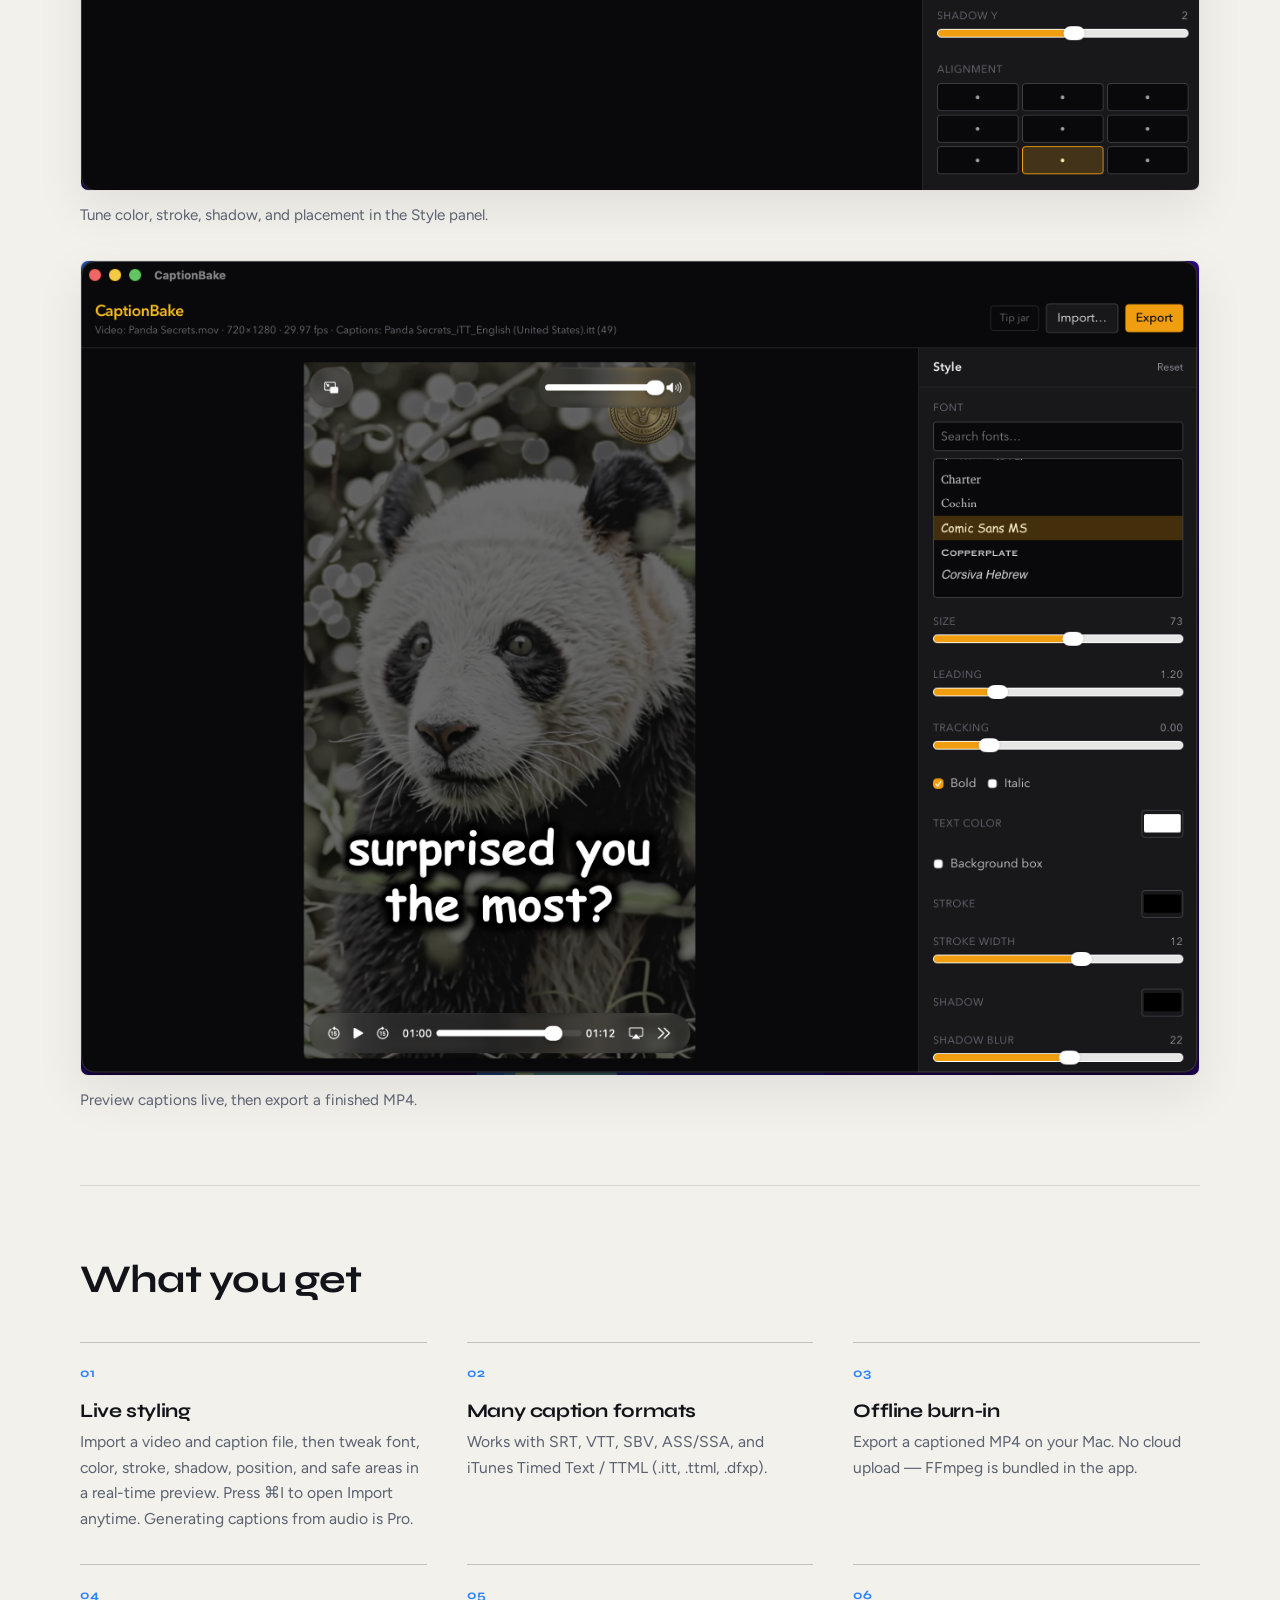
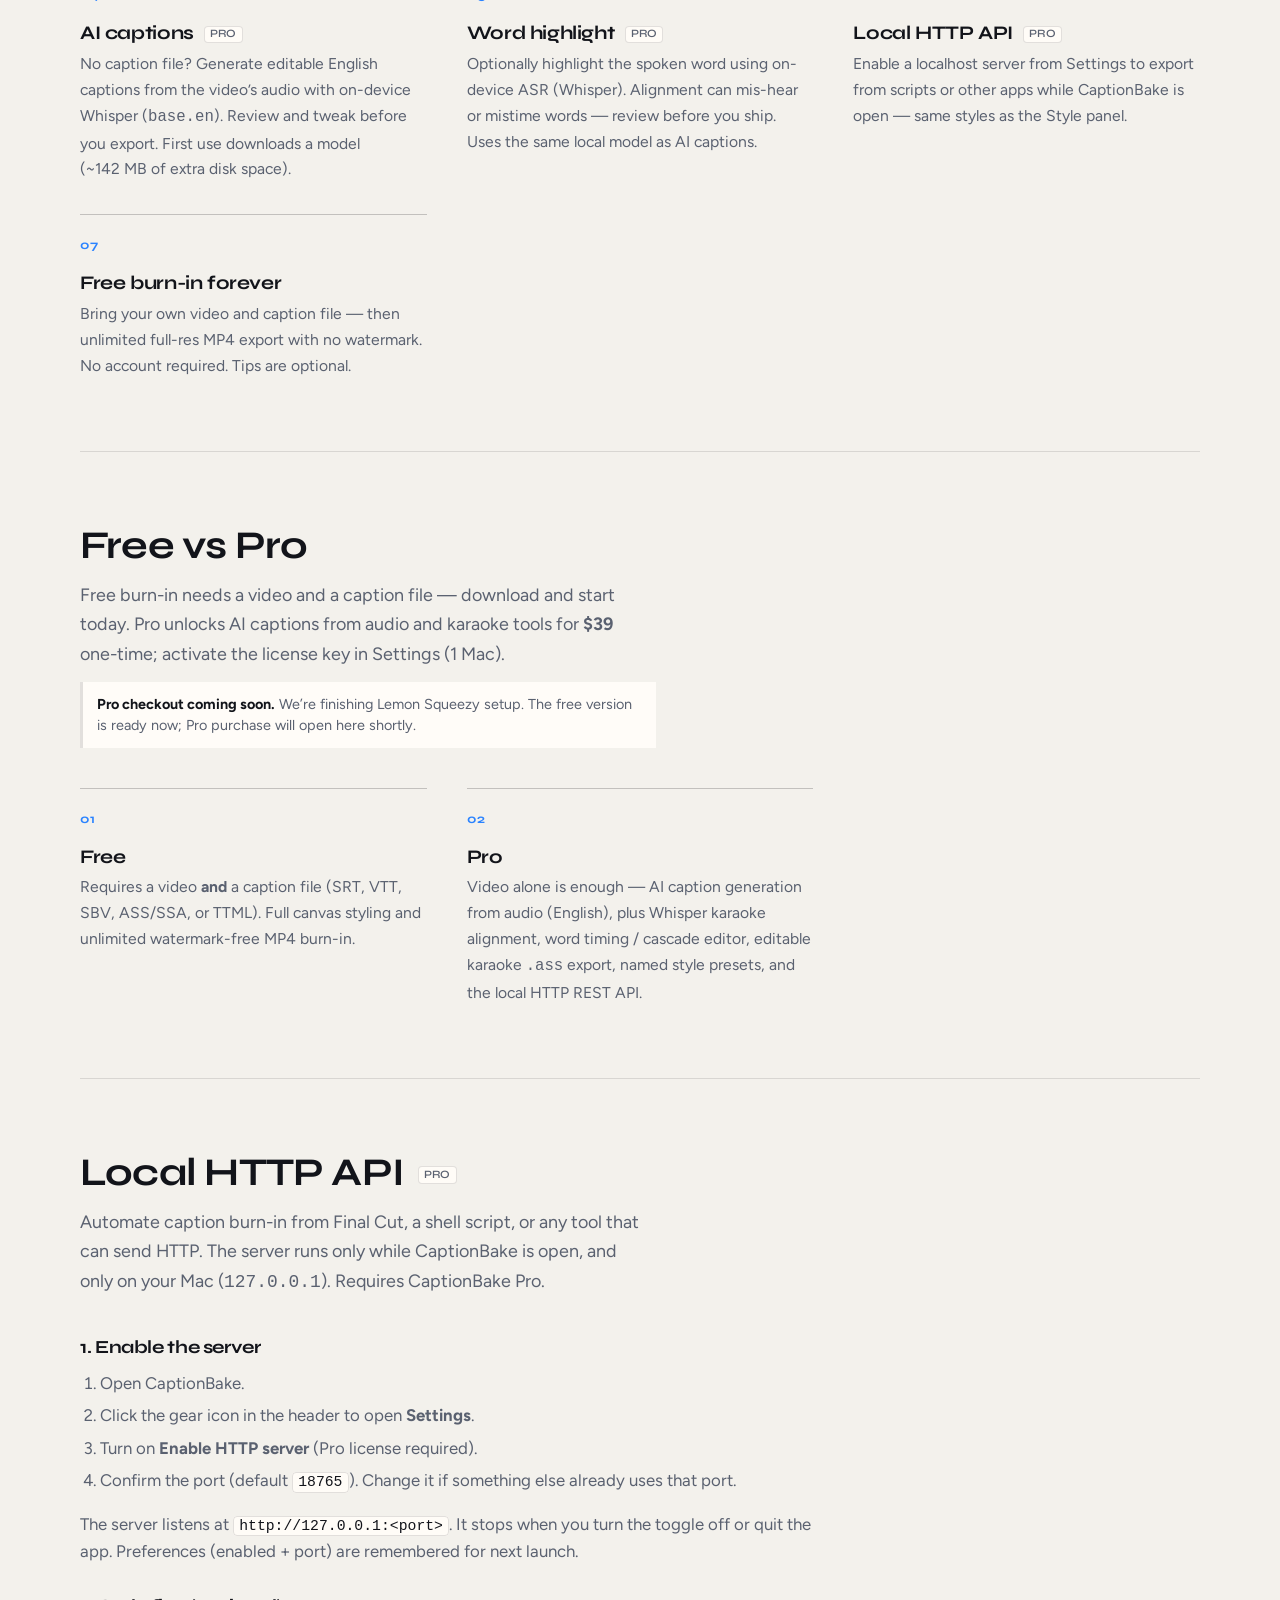
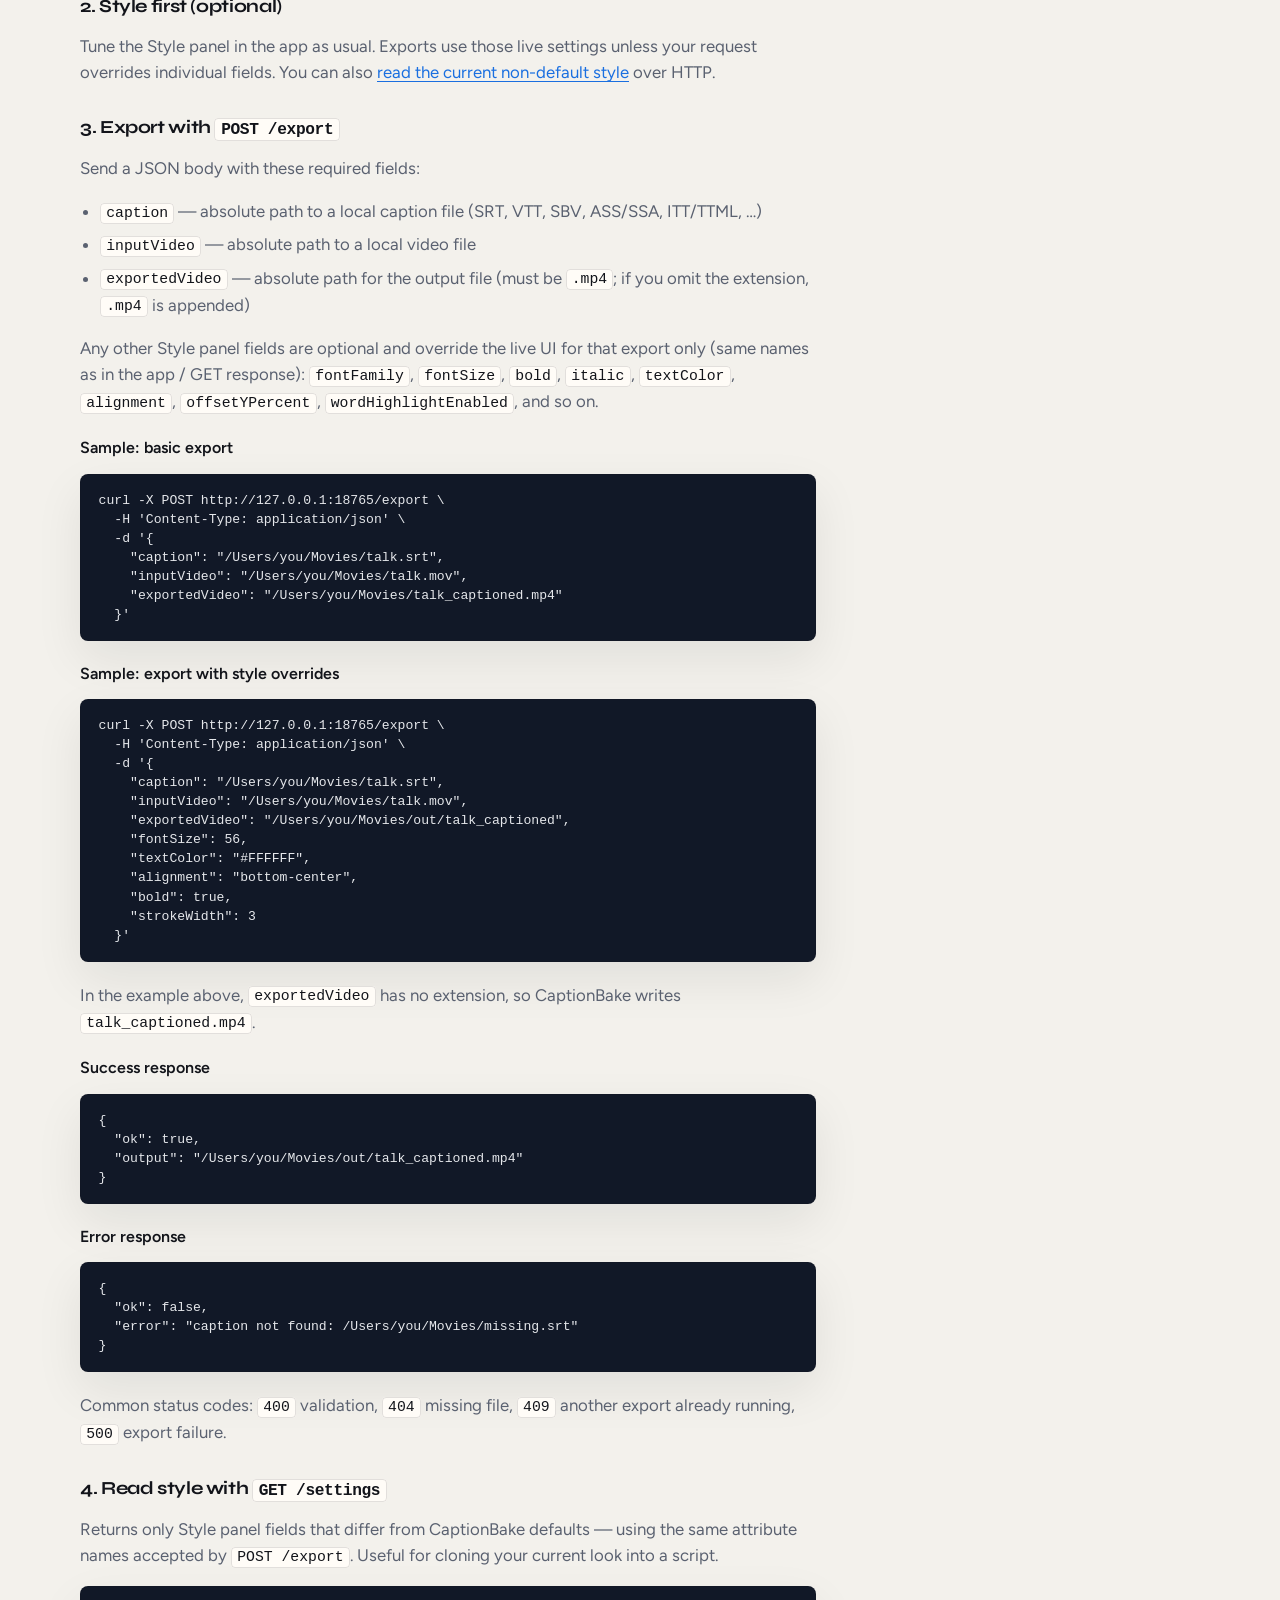
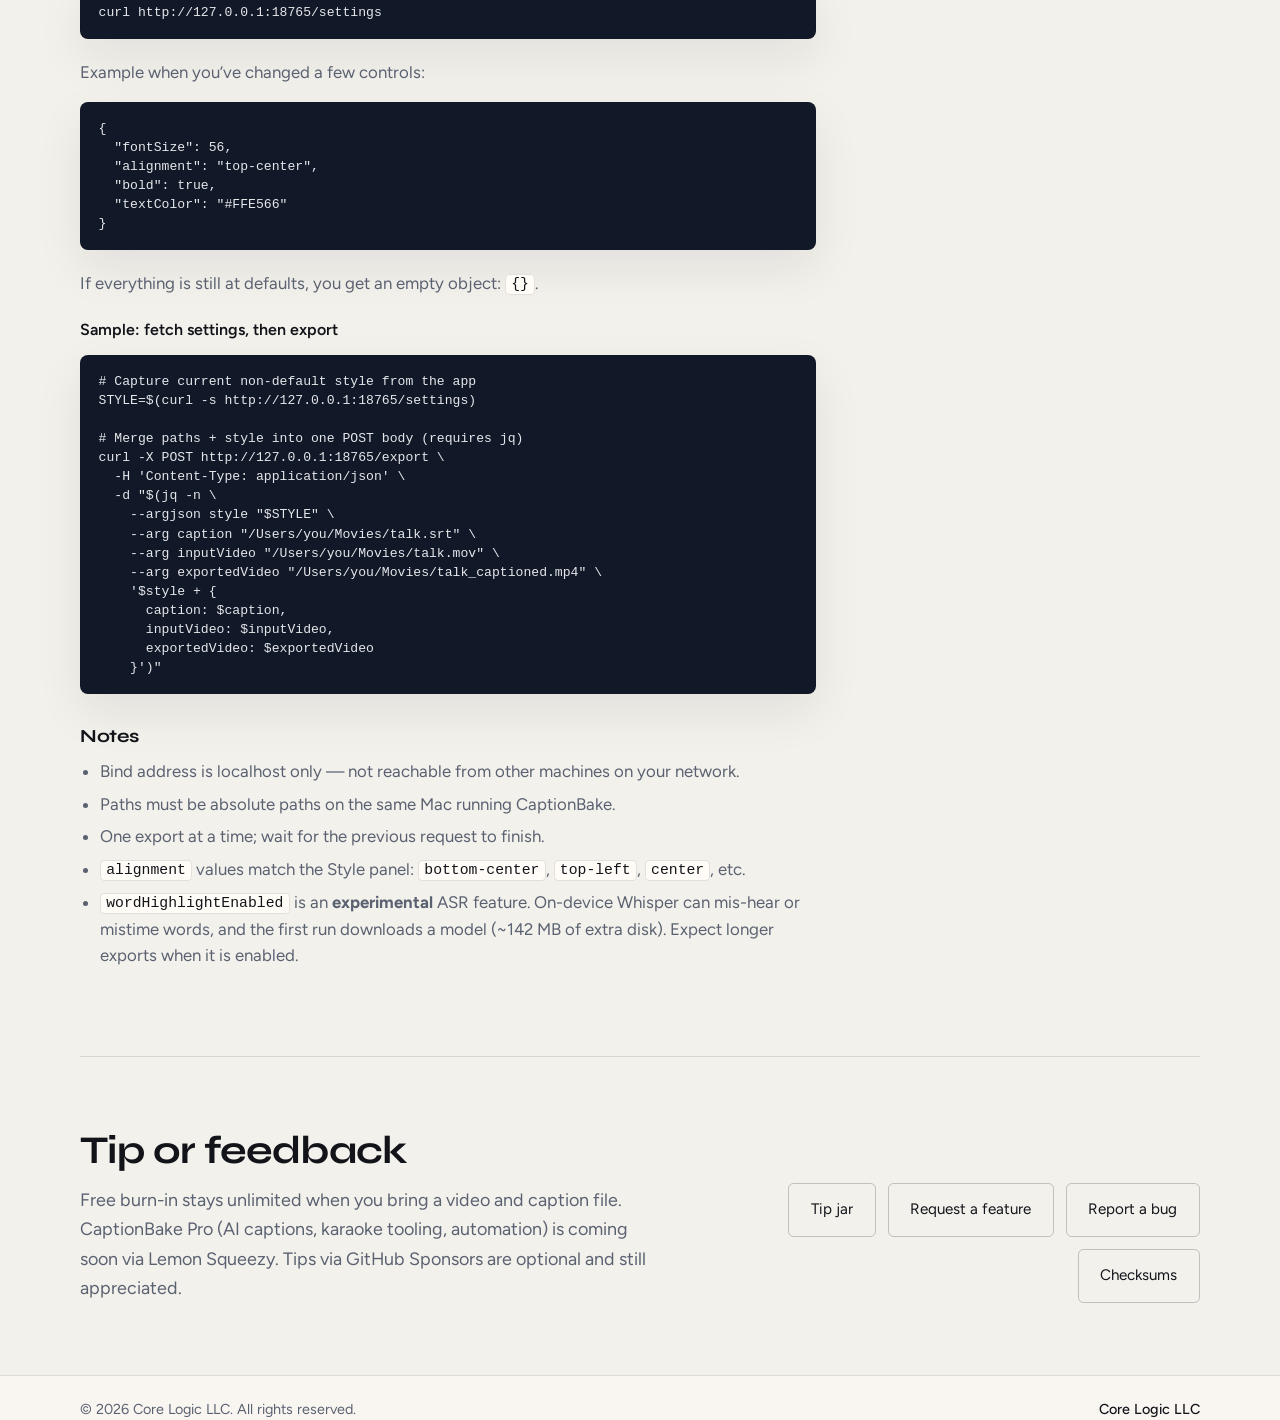
==== commit 948abfe9: "Enhance product notes and update styles across multiple pages Added new product notes in index.html " ====
--- a/captionbake/index.html
+++ b/captionbake/index.html
@@ -16,7 +16,7 @@
     <meta property="og:image" content="images/screenshot-3.png" />
     <link rel="icon" type="image/png" href="images/icon.png" />
     <link rel="stylesheet" href="../assets/css/styles.css?v=20260726a" />
-    <link rel="stylesheet" href="captionbake.css?v=20260801e" />
+    <link rel="stylesheet" href="captionbake.css?v=20260804a" />
   </head>
   <body>
     <header class="site-header">
@@ -220,7 +220,7 @@
             </div>
             <p class="meta">
               macOS 12+ · Windows 10+ · Debian/Ubuntu · FFmpeg included · Free burn-in ·
-              <a href="#pricing">Pro — $39</a> ·
+              <a href="#pricing">Pro upgrade soon</a> ·
               <a href="#api">HTTP API</a> ·
               <a href="https://github.com/sponsors/CORE-LOGIC-LLC-AZ">Leave a tip</a>
               ·
@@ -233,6 +233,11 @@
                 >Report a bug</a
               >
             </p>
+            <aside class="product-note" aria-label="Pro upgrade status">
+              <strong>Free to use now.</strong>
+              Download and burn captions today. Pro (AI captions, karaoke tools, HTTP API) —
+              <strong>$39</strong> one-time via Lemon Squeezy — will be available soon.
+            </aside>
             <aside class="windows-install-note" id="windows-install-note" aria-label="Windows install note">
               <strong>Windows install note:</strong>
               Our Windows installers are not code-signed yet, so Windows SmartScreen
@@ -389,17 +394,15 @@
         <div class="section-intro">
           <h2>Free vs Pro</h2>
           <p class="lead">
-            Free burn-in needs a video and a caption file. Unlock Pro for <strong>$39</strong>
-            one-time via Lemon Squeezy when you want AI captions from audio and karaoke tools —
-            activate the license key in Settings (1 Mac).
-          </p>
-          <div class="hero-actions">
-            <a
-              class="button"
-              href="https://corelogic.lemonsqueezy.com/checkout/buy/76ad3cf0-3d3e-401c-85cf-eecf64095651"
-              >Buy Pro — $39</a
-            >
-          </div>
+            Free burn-in needs a video and a caption file — download and start today. Pro unlocks AI
+            captions from audio and karaoke tools for <strong>$39</strong> one-time; activate the
+            license key in Settings (1 Mac).
+          </p>
+          <aside class="product-note" aria-label="Pro upgrade status">
+            <strong>Pro checkout coming soon.</strong>
+            We’re finishing Lemon Squeezy setup. The free version is ready now; Pro purchase will open
+            here shortly.
+          </aside>
         </div>
         <div class="offer-grid">
           <article class="offer-item">
@@ -575,19 +578,14 @@
       <section class="container section">
         <div class="strip">
           <div>
-            <h2>Upgrade or tip</h2>
+            <h2>Tip or feedback</h2>
             <p class="lead">
               Free burn-in stays unlimited when you bring a video and caption file. CaptionBake Pro
-              unlocks AI captions from audio, karaoke tooling, and automation. Tips via GitHub
-              Sponsors are optional and still appreciated.
+              (AI captions, karaoke tooling, automation) is coming soon via Lemon Squeezy. Tips via
+              GitHub Sponsors are optional and still appreciated.
             </p>
           </div>
           <div class="strip-actions">
-            <a
-              class="button"
-              href="https://corelogic.lemonsqueezy.com/checkout/buy/76ad3cf0-3d3e-401c-85cf-eecf64095651"
-              >Buy Pro — $39</a
-            >
             <a class="button button-secondary" href="https://github.com/sponsors/CORE-LOGIC-LLC-AZ"
               >Tip jar</a
             >
--- a/captionbake/captionbake.css
+++ b/captionbake/captionbake.css
@@ -69,7 +69,9 @@
   color: var(--accent-strong);
 }
 
-.windows-install-note {
+.windows-install-note,
+.linux-apt-note,
+.product-note {
   margin: 0.85rem 0 0;
   max-width: 36rem;
   padding: 0.75rem 0.9rem;
@@ -80,19 +82,14 @@
   line-height: 1.45;
 }
 
-.windows-install-note strong {
-  color: var(--ink, #1a1a1a);
-}
-
 .linux-apt-note {
-  margin: 0.85rem 0 0;
   max-width: 40rem;
-  padding: 0.75rem 0.9rem;
-  border-left: 3px solid var(--border, #cfc8bc);
-  background: color-mix(in srgb, var(--surface, #f7f4ee) 85%, #fff);
-  color: var(--muted, #5c574e);
-  font-size: 0.9rem;
-  line-height: 1.45;
+}
+
+.windows-install-note strong,
+.linux-apt-note strong,
+.product-note strong {
+  color: var(--ink, #1a1a1a);
 }
 
 .download-other {
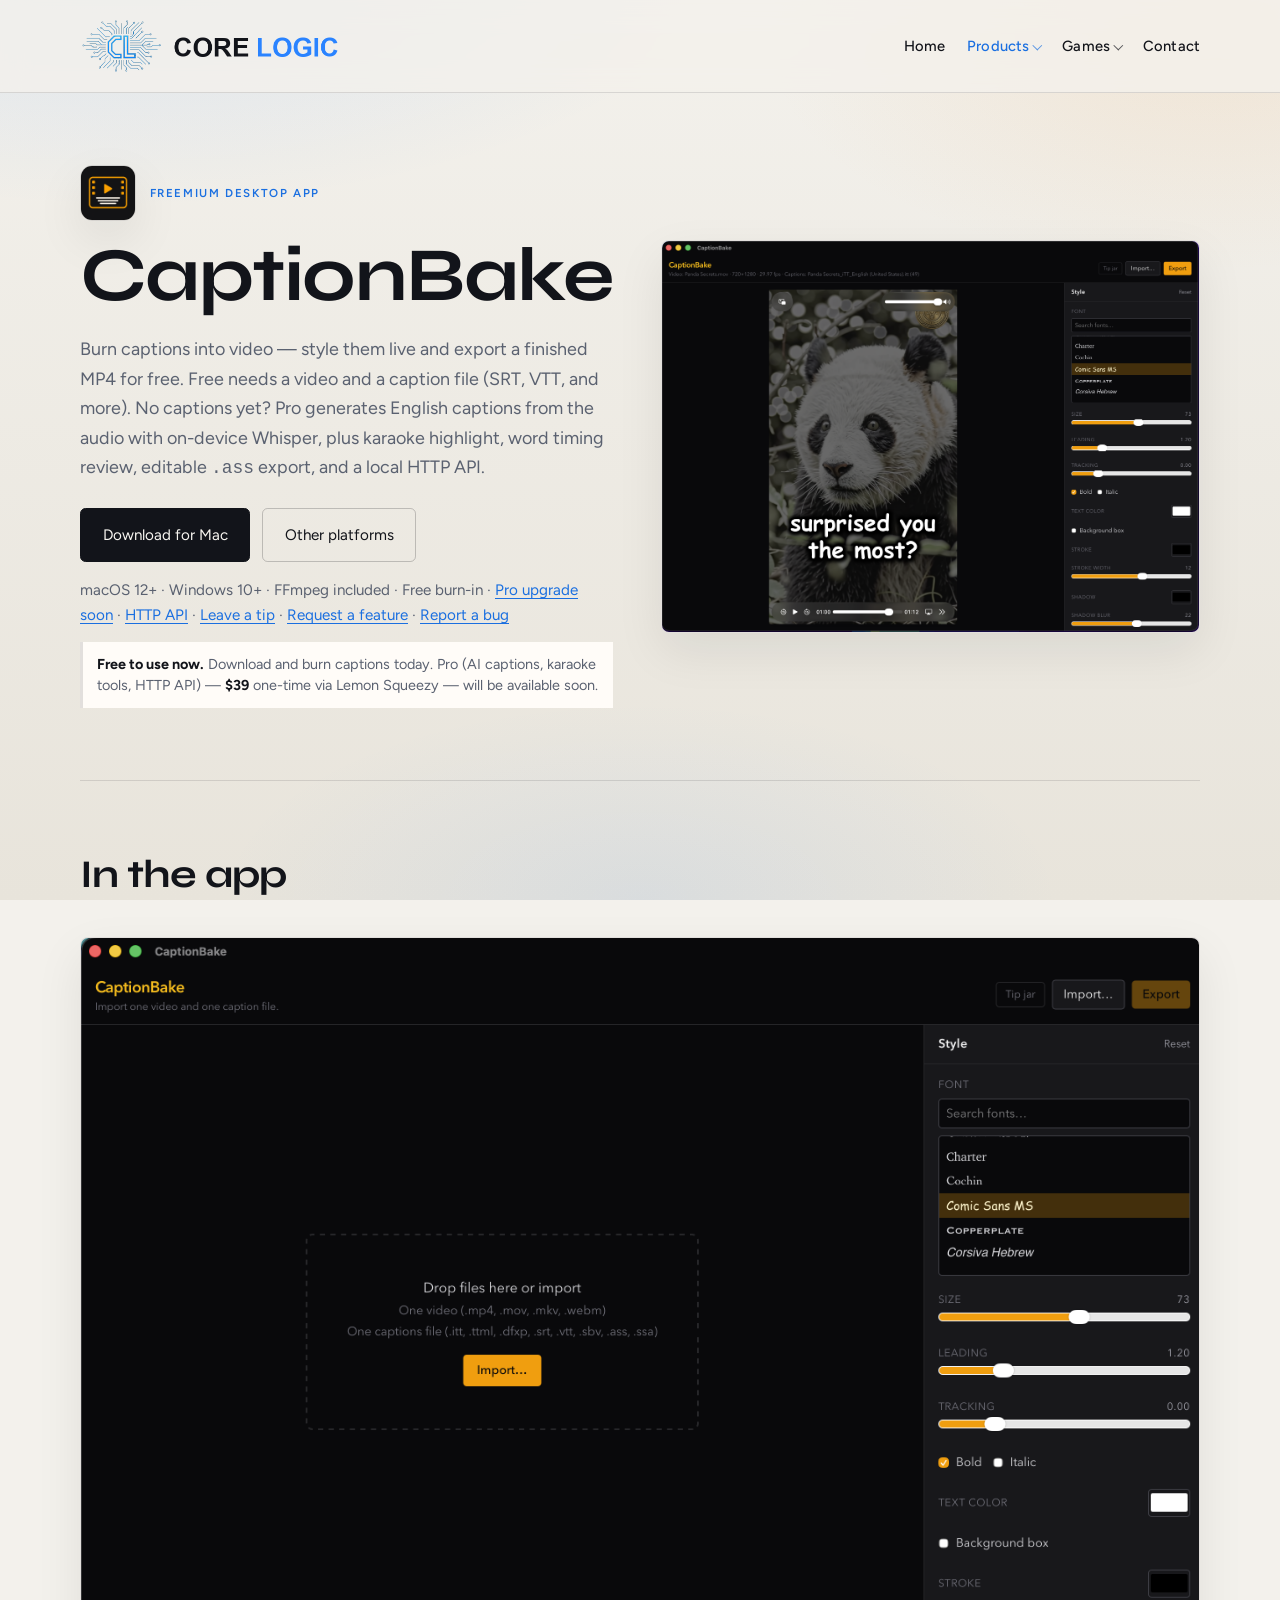
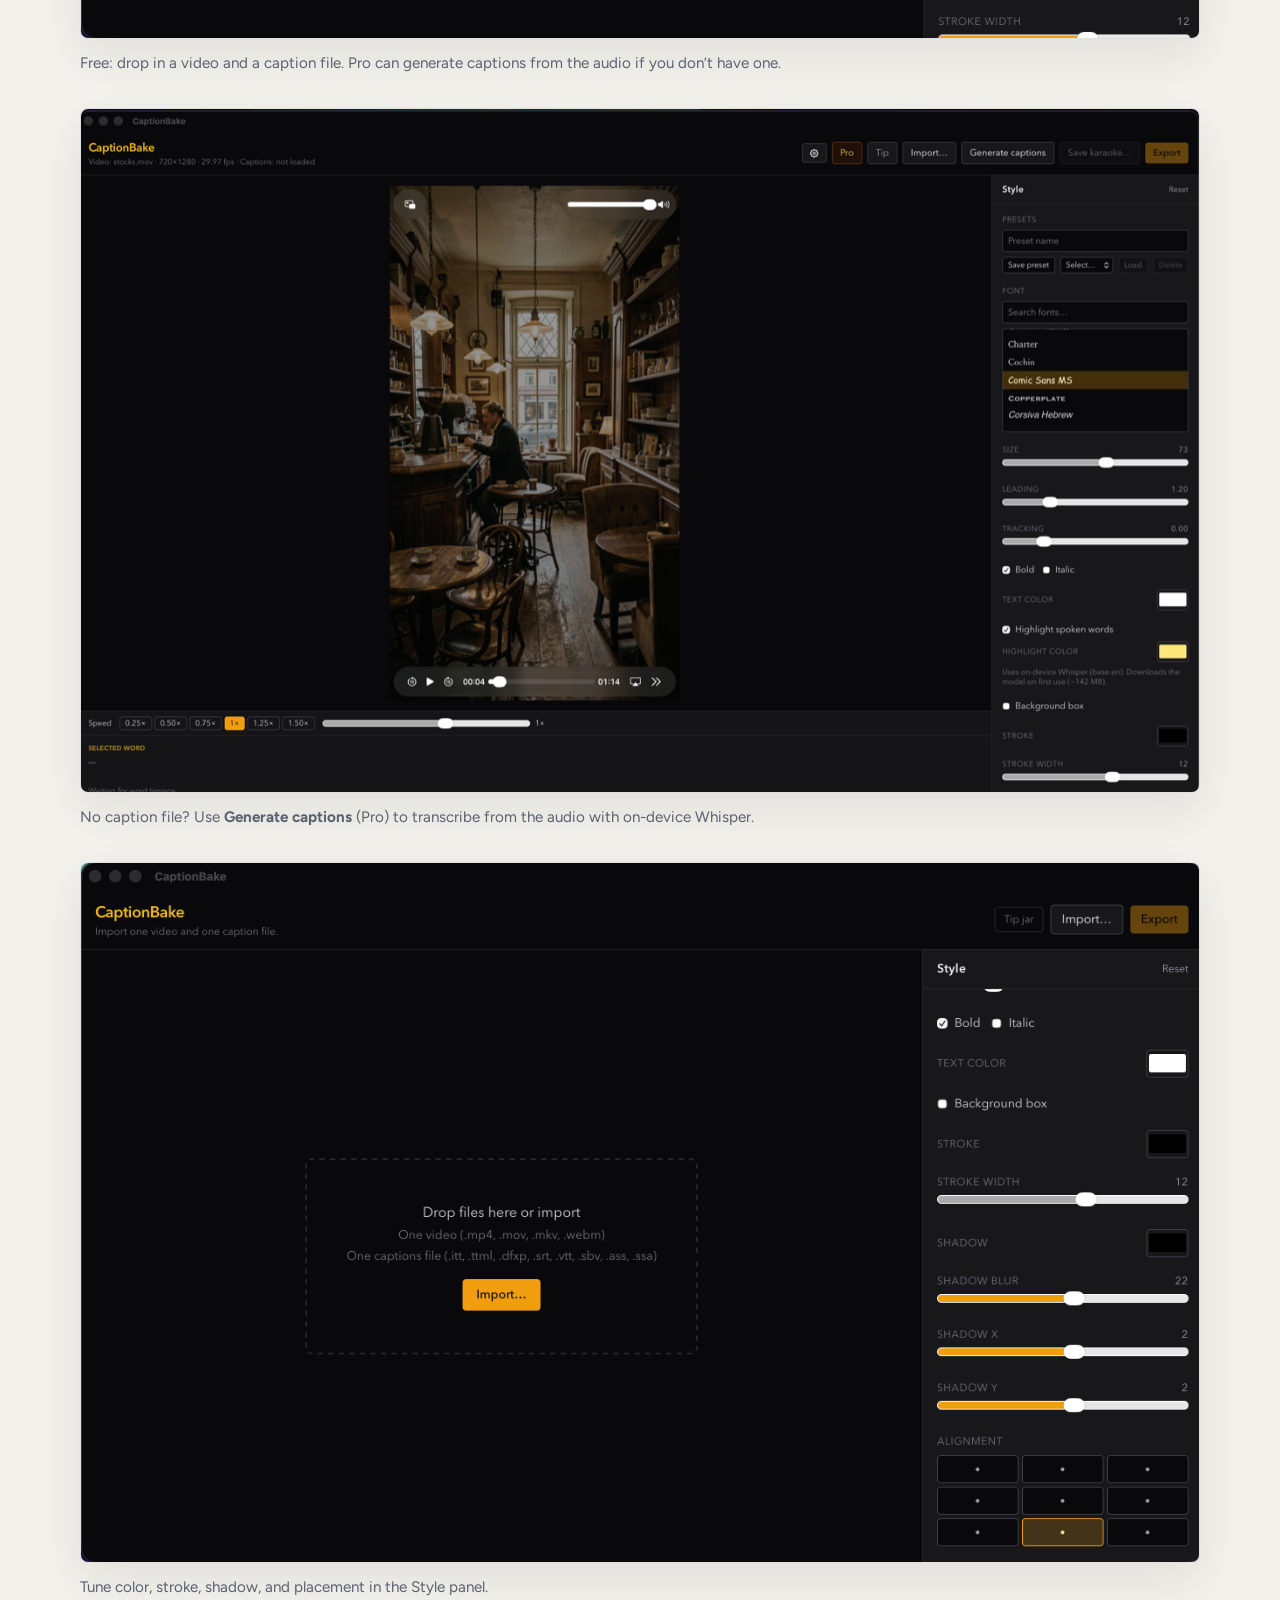
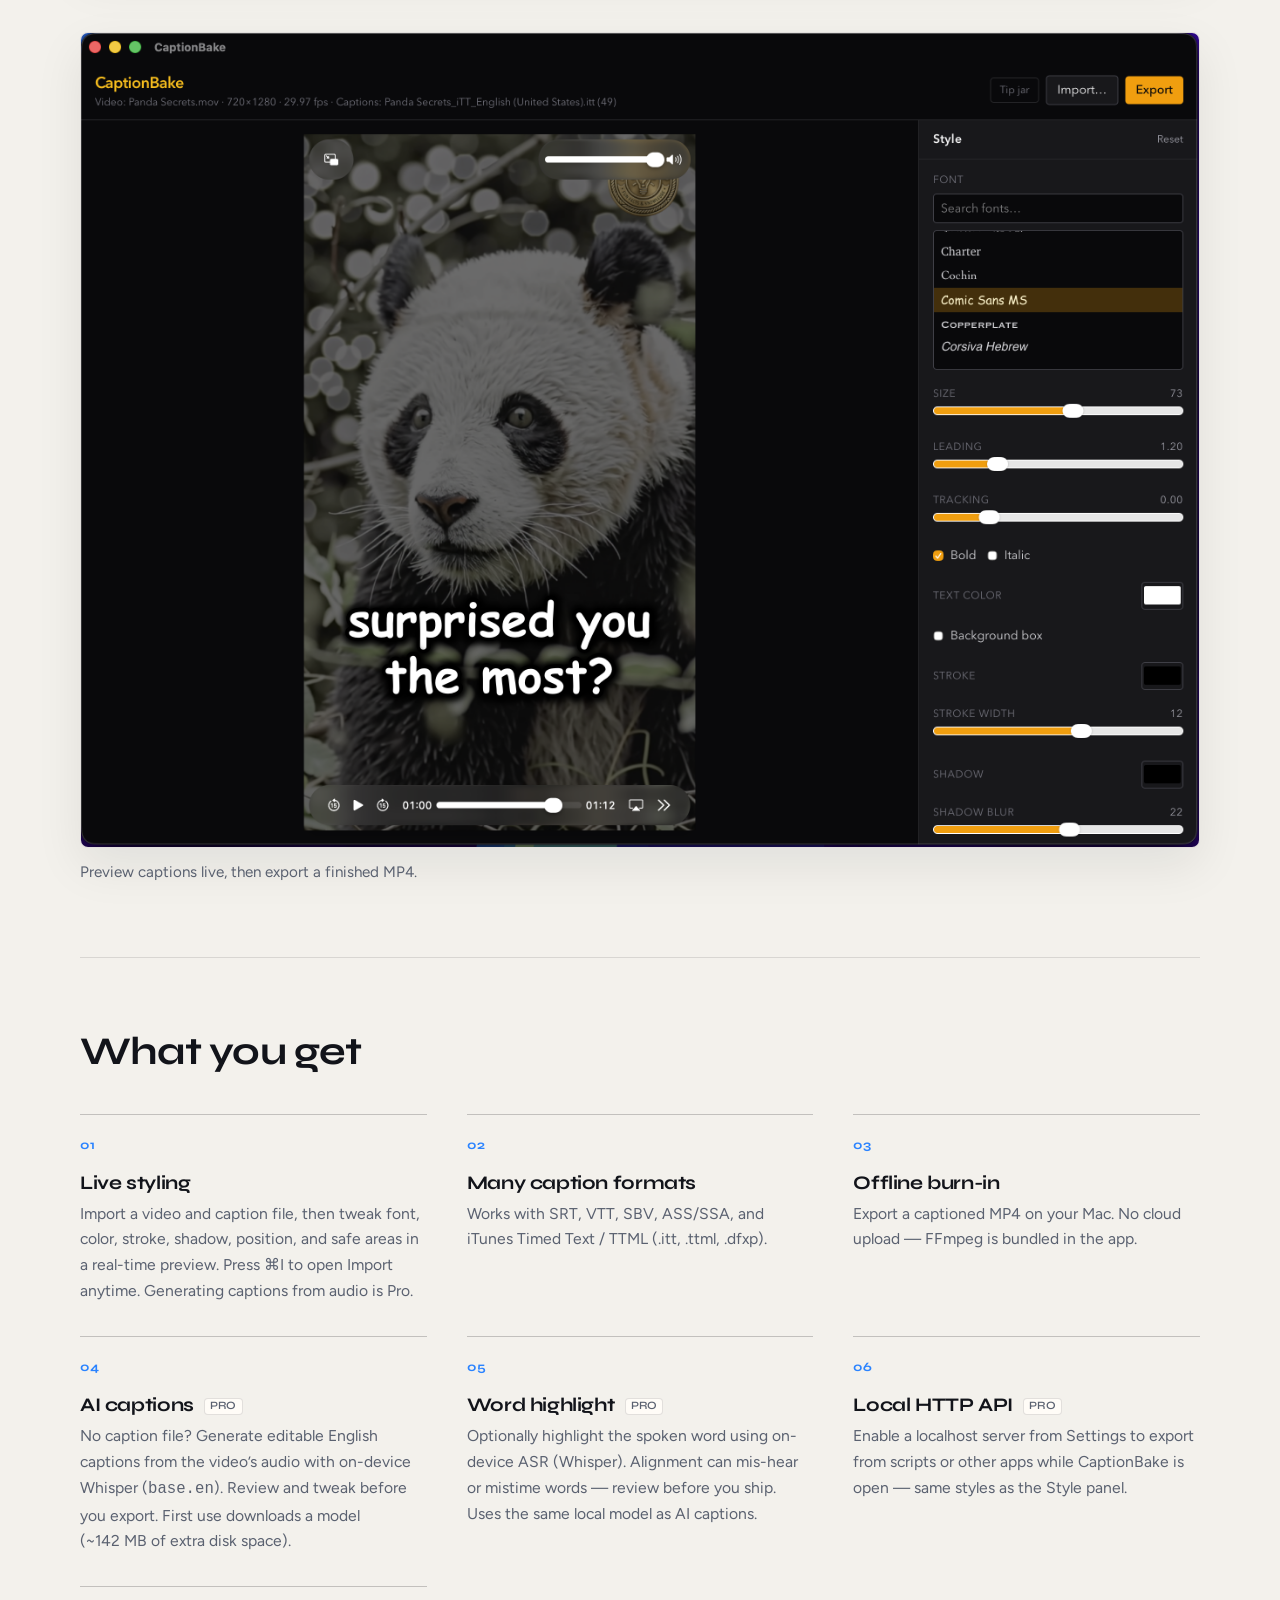
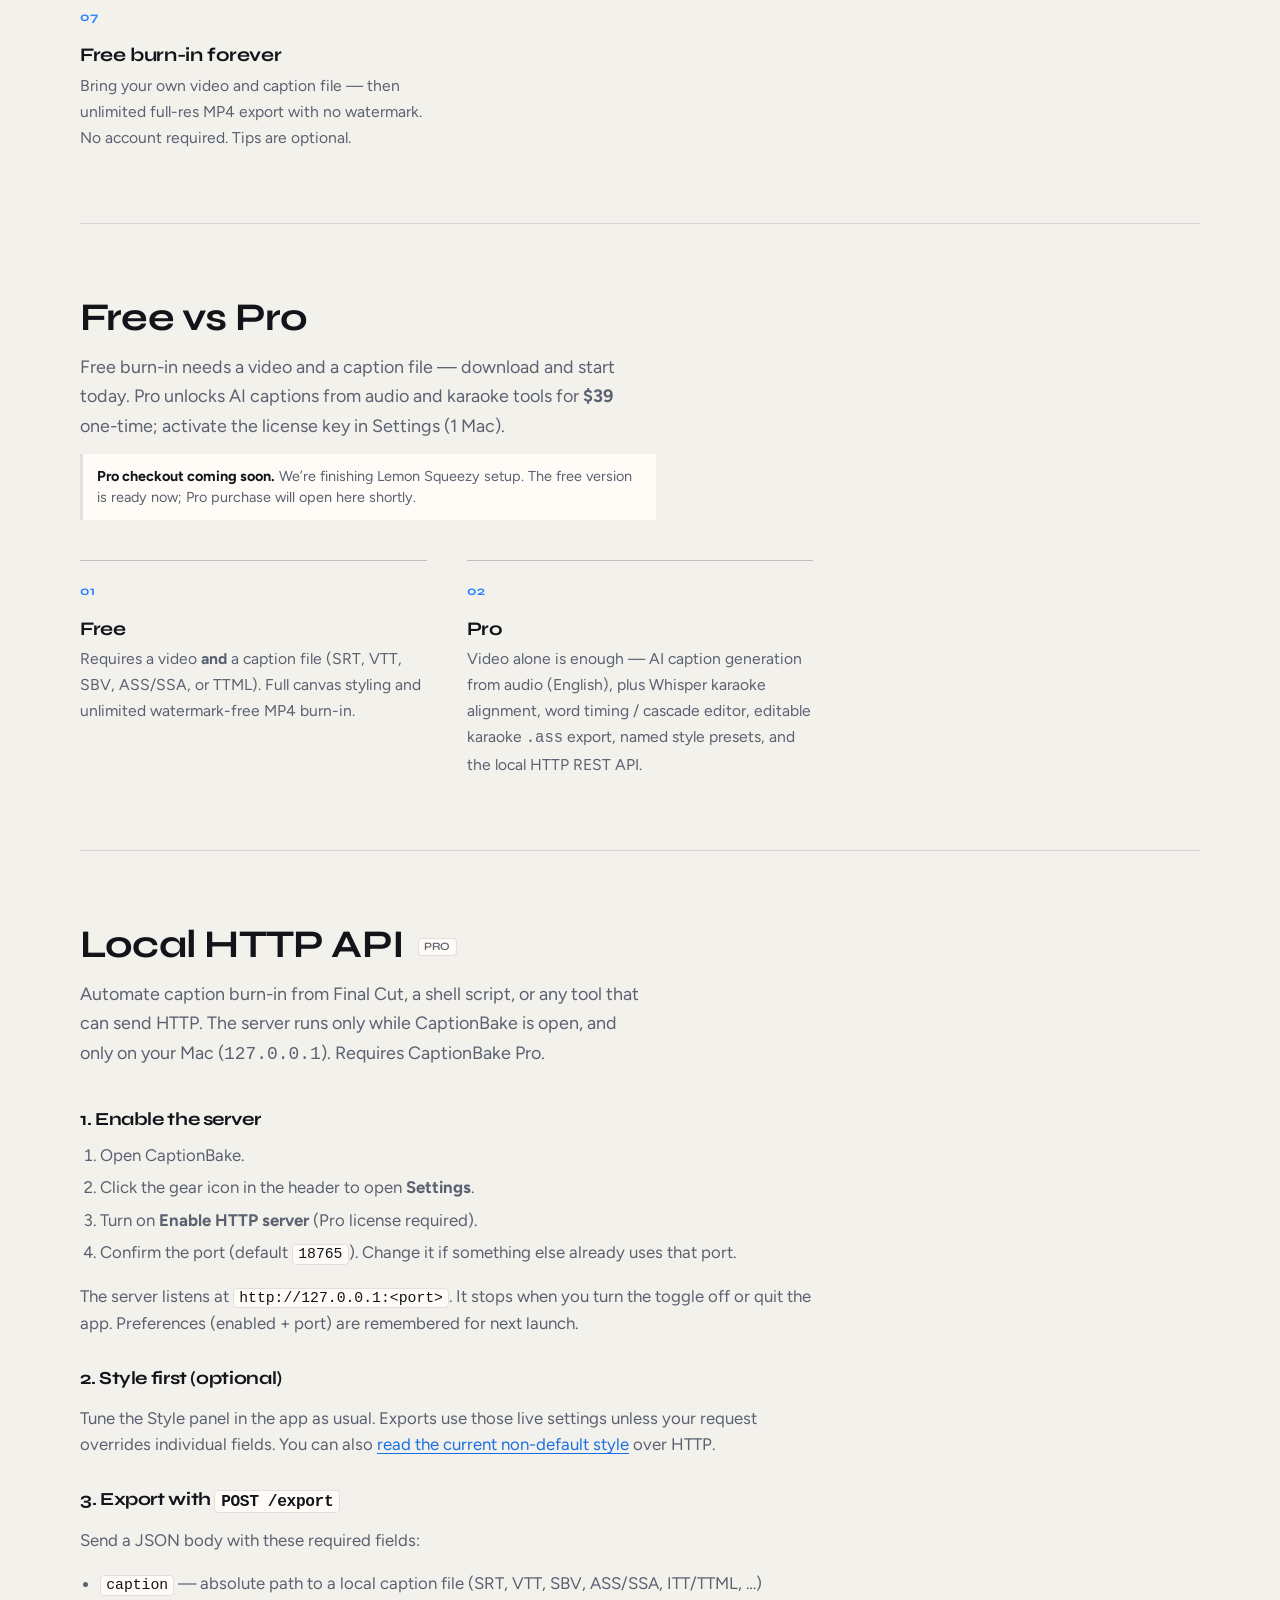
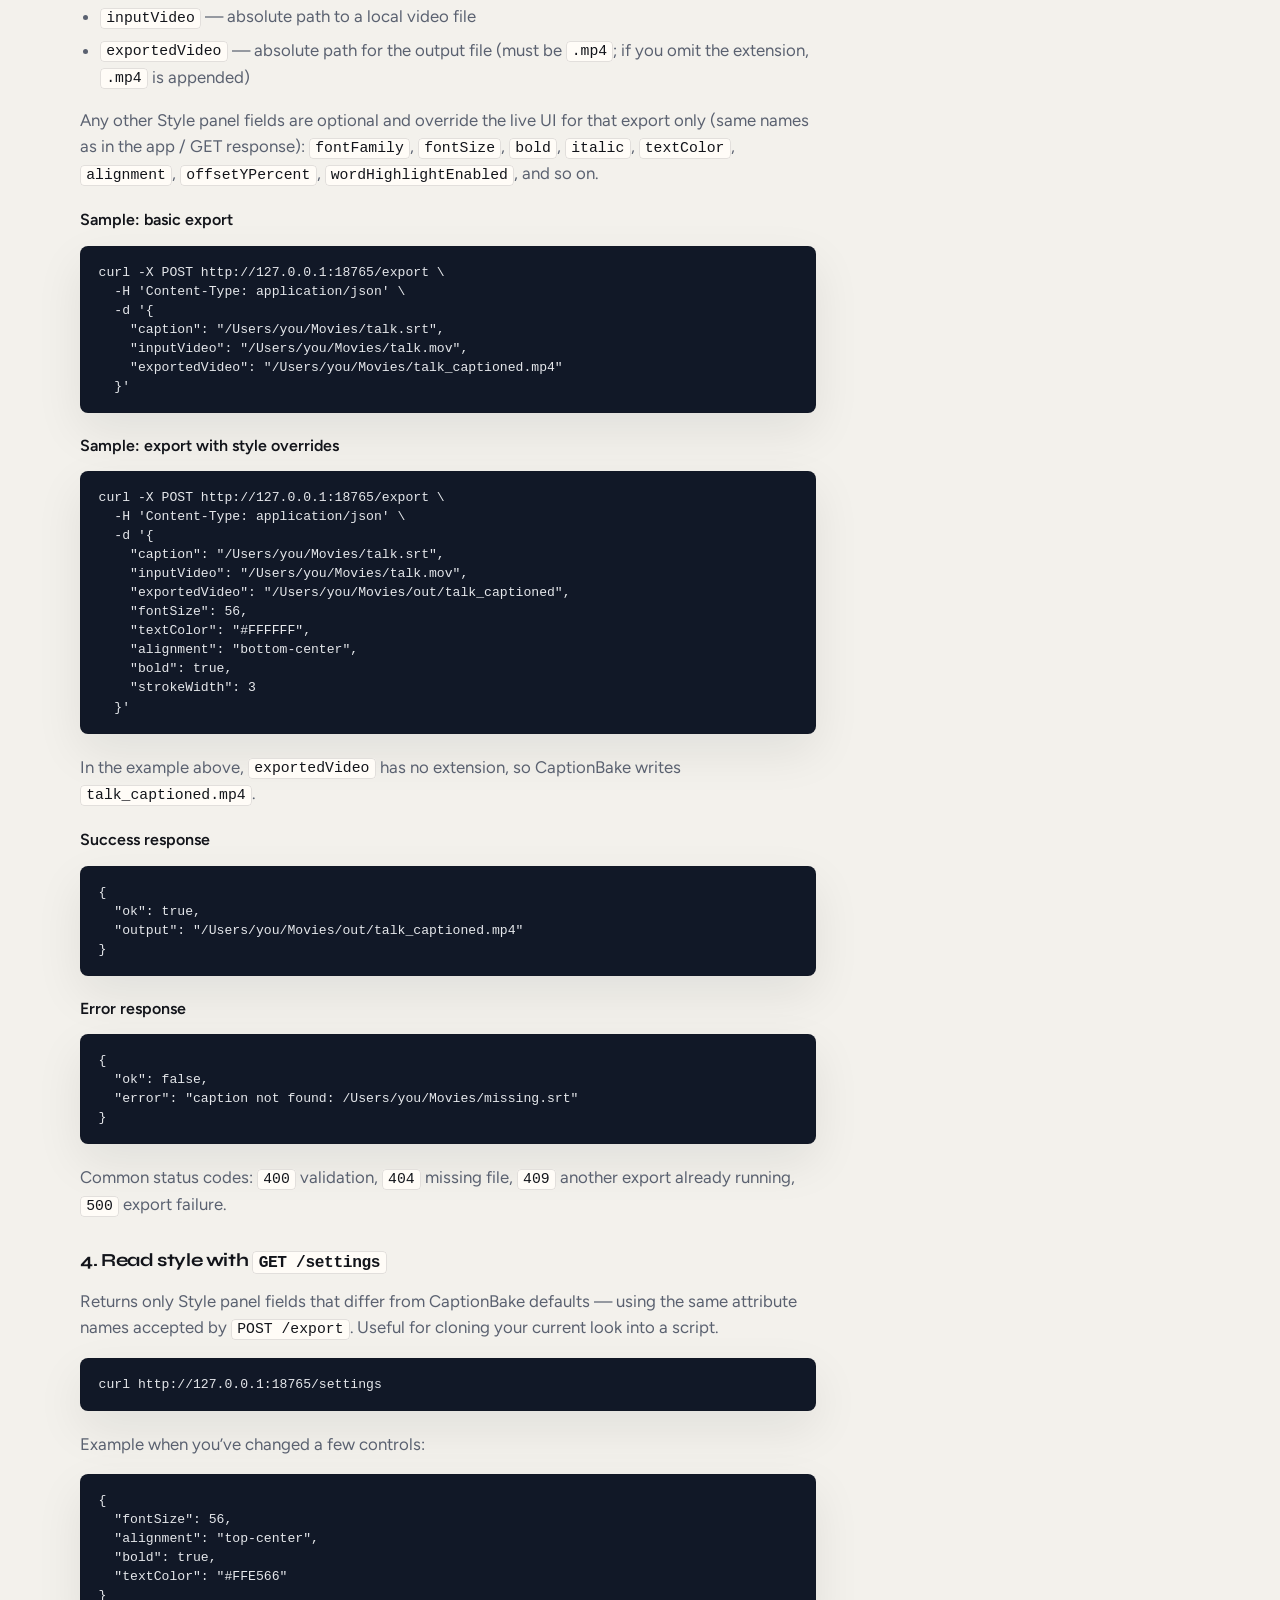
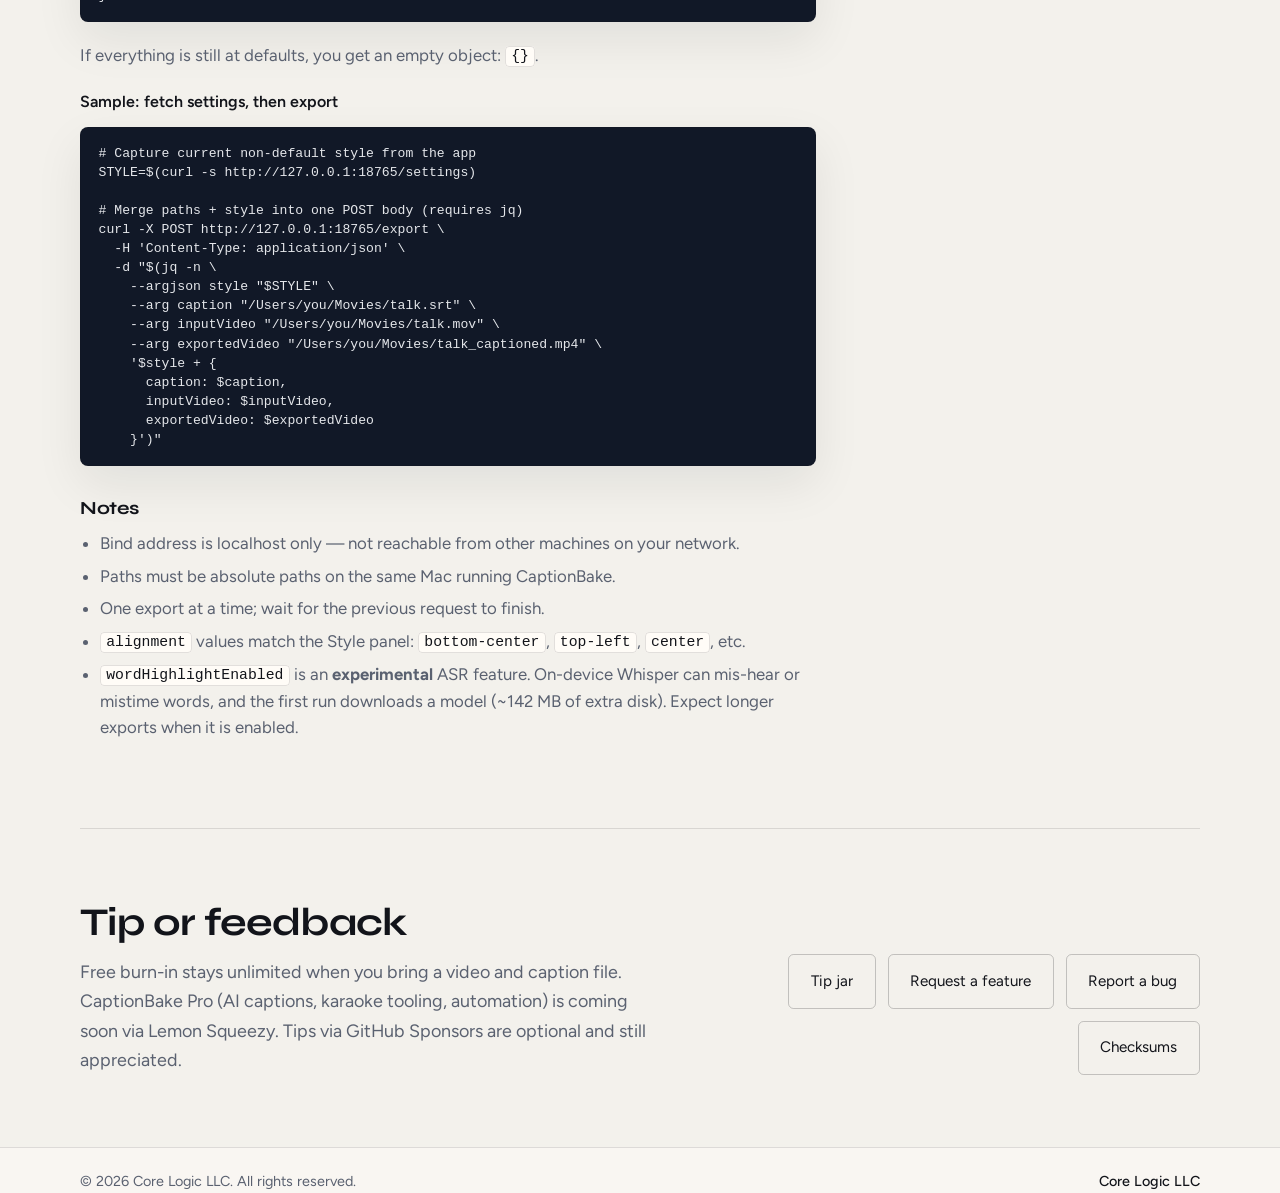
==== commit 472daafa: "Remove CaptionBake Linux downloads CaptionBake is dropping Linux, so the amd64/arm64 .deb links and " ====
--- a/captionbake/index.html
+++ b/captionbake/index.html
@@ -6,7 +6,7 @@
     <title>CaptionBake | Core Logic LLC</title>
     <meta
       name="description"
-      content="CaptionBake is a freemium macOS, Windows, and Linux app from Core Logic LLC. Free: import a video and caption file, style, and burn in unlimited MP4s. Pro unlocks AI caption generation from audio, Whisper karaoke, word timing, .ass export, and a local HTTP API."
+      content="CaptionBake is a freemium macOS and Windows app from Core Logic LLC. Free: import a video and caption file, style, and burn in unlimited MP4s. Pro unlocks AI caption generation from audio, Whisper karaoke, word timing, .ass export, and a local HTTP API."
     />
     <meta property="og:title" content="CaptionBake" />
     <meta
@@ -61,7 +61,7 @@
                   </a>
                 </li>
                 <li>
-                  <a href="../reeldispatch/">
+                  <a href="https://reeldispatch.cc/">
                     <img src="../reeldispatch/images/icon.png" width="22" height="22" alt="" />
                     ReelDispatch
                   </a>
@@ -202,24 +202,9 @@
                   >arm64</a
                 >
               </div>
-              <div class="download-other-row">
-                <span class="download-other-os">Linux</span>
-                <a
-                  class="download-arch"
-                  id="download-linux-amd64"
-                  href="https://releases.corelogic.cc/captionbake/linux_amd64/latest.deb"
-                  >amd64</a
-                >
-                <a
-                  class="download-arch"
-                  id="download-linux-arm64"
-                  href="https://releases.corelogic.cc/captionbake/linux_arm64/latest.deb"
-                  >arm64</a
-                >
-              </div>
             </div>
             <p class="meta">
-              macOS 12+ · Windows 10+ · Debian/Ubuntu · FFmpeg included · Free burn-in ·
+              macOS 12+ · Windows 10+ · FFmpeg included · Free burn-in ·
               <a href="#pricing">Pro upgrade soon</a> ·
               <a href="#api">HTTP API</a> ·
               <a href="https://github.com/sponsors/CORE-LOGIC-LLC-AZ">Leave a tip</a>
@@ -244,27 +229,6 @@
               may show <em>“Windows protected your PC.”</em>
               Click <strong>More info</strong>, then <strong>Run anyway</strong> to continue.
               This is expected for CaptionBake’s current unsigned builds.
-            </aside>
-            <aside class="linux-apt-note" id="linux-apt-note" aria-label="Linux apt install">
-              <strong>Linux (apt):</strong>
-              Prefer package manager install on Debian/Ubuntu:
-              <div class="install-snippet-wrap">
-                <pre class="install-snippet" id="linux-apt-snippet"><code>curl -fsSL https://releases.corelogic.cc/captionbake/apt/corelogic.gpg \
-  | sudo tee /usr/share/keyrings/corelogic.gpg >/dev/null
-echo "deb [signed-by=/usr/share/keyrings/corelogic.gpg] https://releases.corelogic.cc/captionbake/apt stable main" \
-  | sudo tee /etc/apt/sources.list.d/captionbake.list
-sudo apt update && sudo apt install caption-bake</code></pre>
-                <button
-                  type="button"
-                  class="install-copy-btn"
-                  id="copy-linux-apt"
-                  aria-label="Copy apt install commands"
-                >
-                  Copy
-                </button>
-              </div>
-              <p id="copy-linux-apt-status" class="install-copy-status" role="status" aria-live="polite"></p>
-              Or use the <code>.deb</code> links under Other platforms for a one-off install.
             </aside>
           </div>
           <figure class="hero-shot">
@@ -612,10 +576,9 @@
       </div>
     </footer>
 
-    <script src="./config.js?v=0.1.0-mac-intel"></script>
+    <script src="./config.js?v=0.1.0-8baeeda3"></script>
     <script src="./downloads.js?v=20260801f"></script>
     <script src="./activate.js?v=20260801d"></script>
-    <script src="./apt-copy.js?v=20260801d"></script>
     <script src="../assets/js/site-nav.js"></script>
   </body>
 </html>
--- a/captionbake/captionbake.css
+++ b/captionbake/captionbake.css
@@ -70,7 +70,6 @@
 }
 
 .windows-install-note,
-.linux-apt-note,
 .product-note {
   margin: 0.85rem 0 0;
   max-width: 36rem;
@@ -82,12 +81,7 @@
   line-height: 1.45;
 }
 
-.linux-apt-note {
-  max-width: 40rem;
-}
-
 .windows-install-note strong,
-.linux-apt-note strong,
 .product-note strong {
   color: var(--ink, #1a1a1a);
 }
@@ -132,72 +126,8 @@
   color: var(--ink, #1a1a1a);
 }
 
-.windows-install-note[hidden],
-.linux-apt-note[hidden] {
+.windows-install-note[hidden] {
   display: none !important;
-}
-
-.linux-apt-note strong {
-  color: var(--ink, #1a1a1a);
-}
-
-.install-snippet {
-  margin: 0;
-  padding: 0.65rem 0.75rem;
-  overflow-x: auto;
-  border-radius: 0.4rem;
-  border: 1px solid var(--border, #cfc8bc);
-  background: #fff;
-  font-size: 0.78rem;
-  line-height: 1.4;
-}
-
-.install-snippet-wrap {
-  position: relative;
-  margin: 0.65rem 0 0.35rem;
-}
-
-.install-snippet-wrap .install-snippet {
-  padding-right: 4.25rem;
-}
-
-.install-copy-btn {
-  position: absolute;
-  top: 0.4rem;
-  right: 0.4rem;
-  margin: 0;
-  padding: 0.28rem 0.55rem;
-  border: 1px solid var(--border, #cfc8bc);
-  border-radius: 0.35rem;
-  background: color-mix(in srgb, var(--surface, #f7f4ee) 70%, #fff);
-  color: var(--ink, #1a1a1a);
-  font-size: 0.72rem;
-  font-weight: 600;
-  line-height: 1.2;
-  cursor: pointer;
-}
-
-.install-copy-btn:hover,
-.install-copy-btn:focus-visible {
-  border-color: var(--accent-strong, #3d6b5a);
-  outline: none;
-}
-
-.install-copy-btn.is-copied {
-  border-color: var(--accent-strong, #3d6b5a);
-  color: var(--accent-strong, #3d6b5a);
-}
-
-.install-copy-status {
-  min-height: 1.1rem;
-  margin: 0.15rem 0 0.25rem;
-  color: var(--muted, #5c574e);
-  font-size: 0.82rem;
-}
-
-.install-snippet code {
-  font-family: ui-monospace, SFMono-Regular, Menlo, Monaco, Consolas, monospace;
-  white-space: pre;
 }
 
 .brand-row {
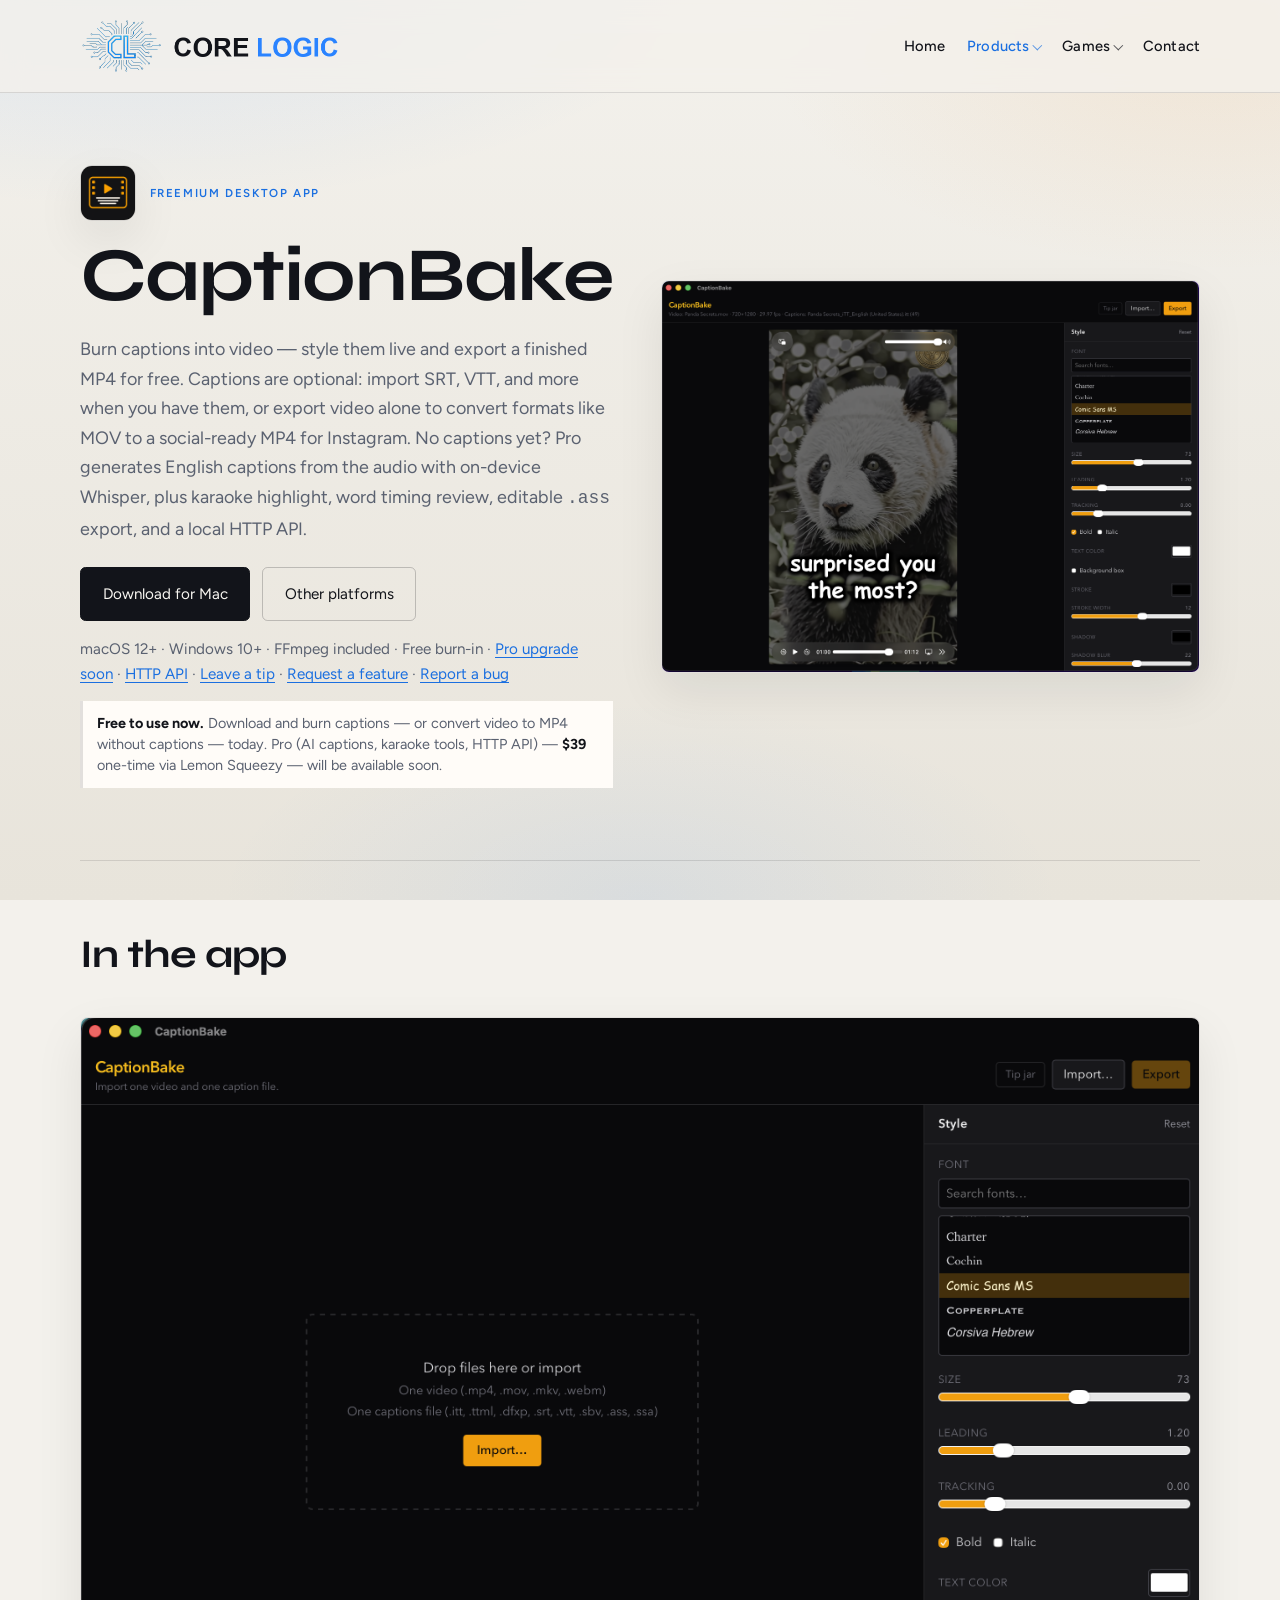
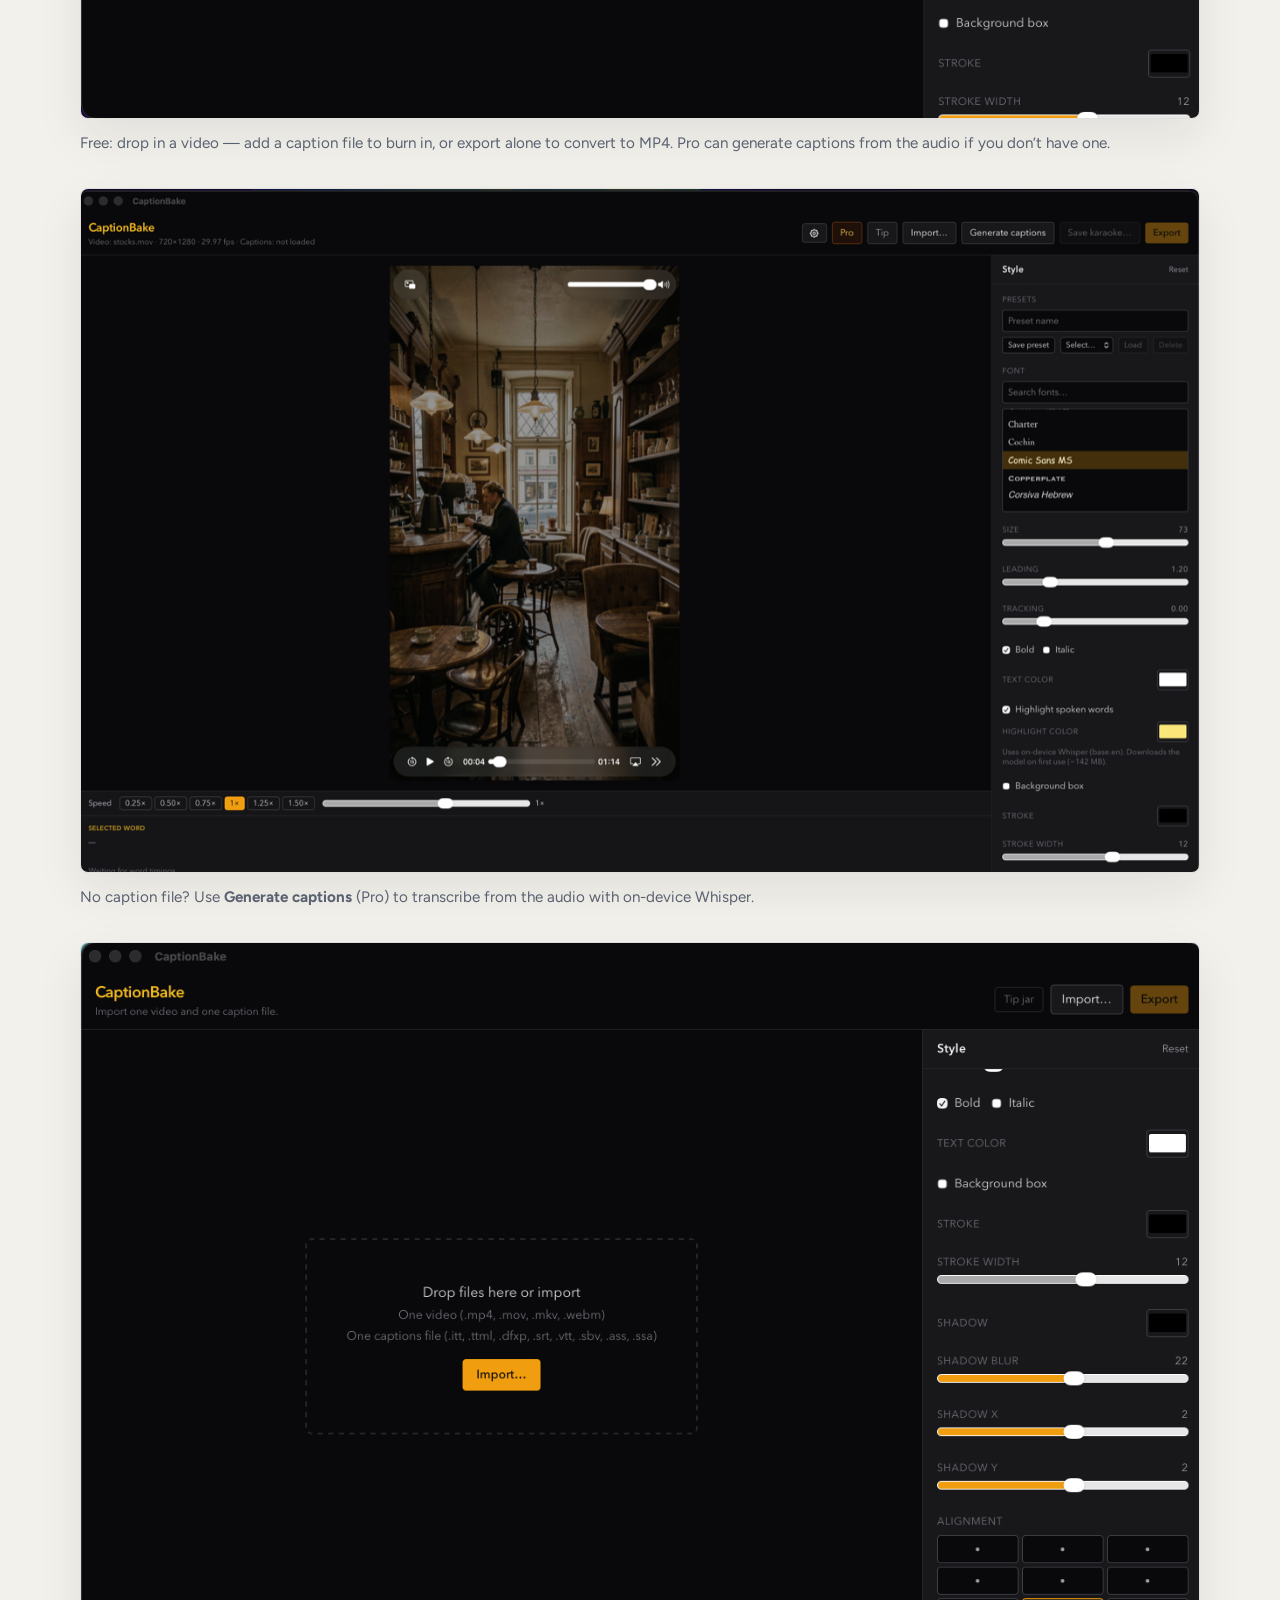
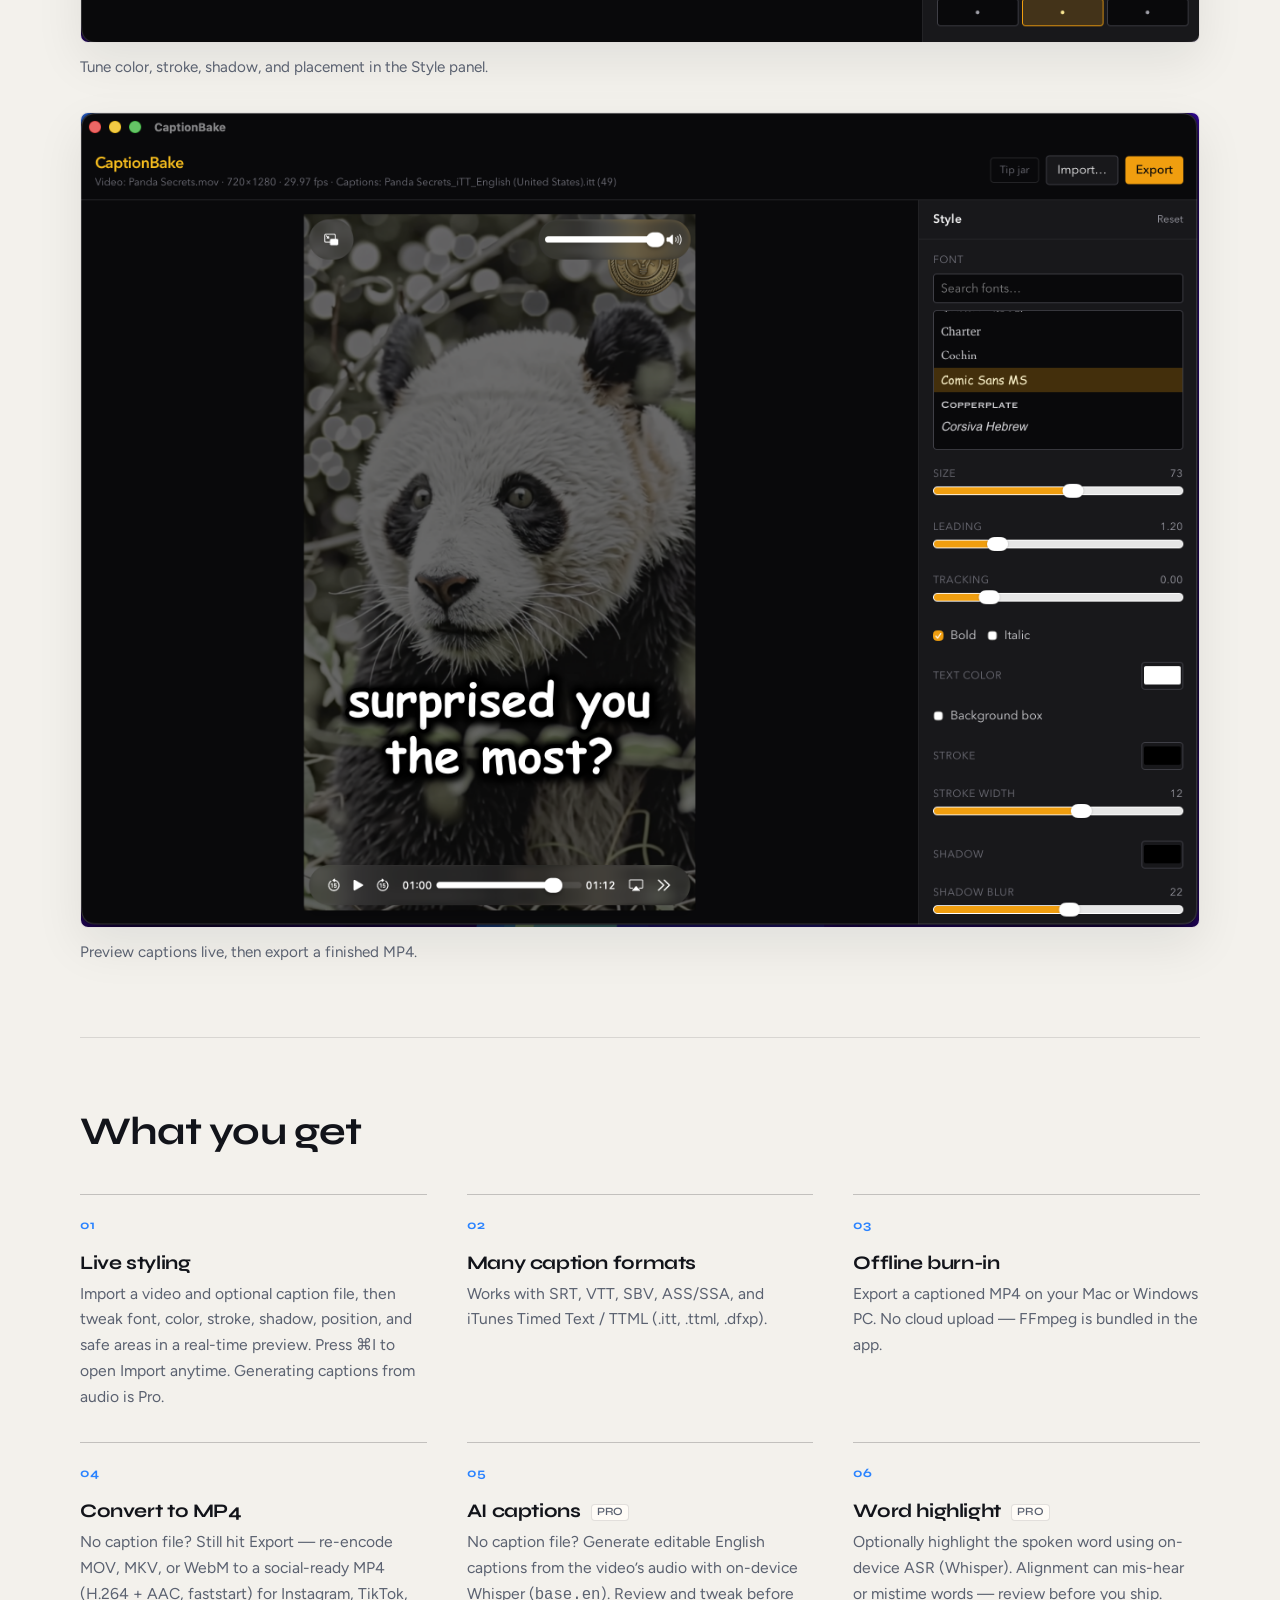
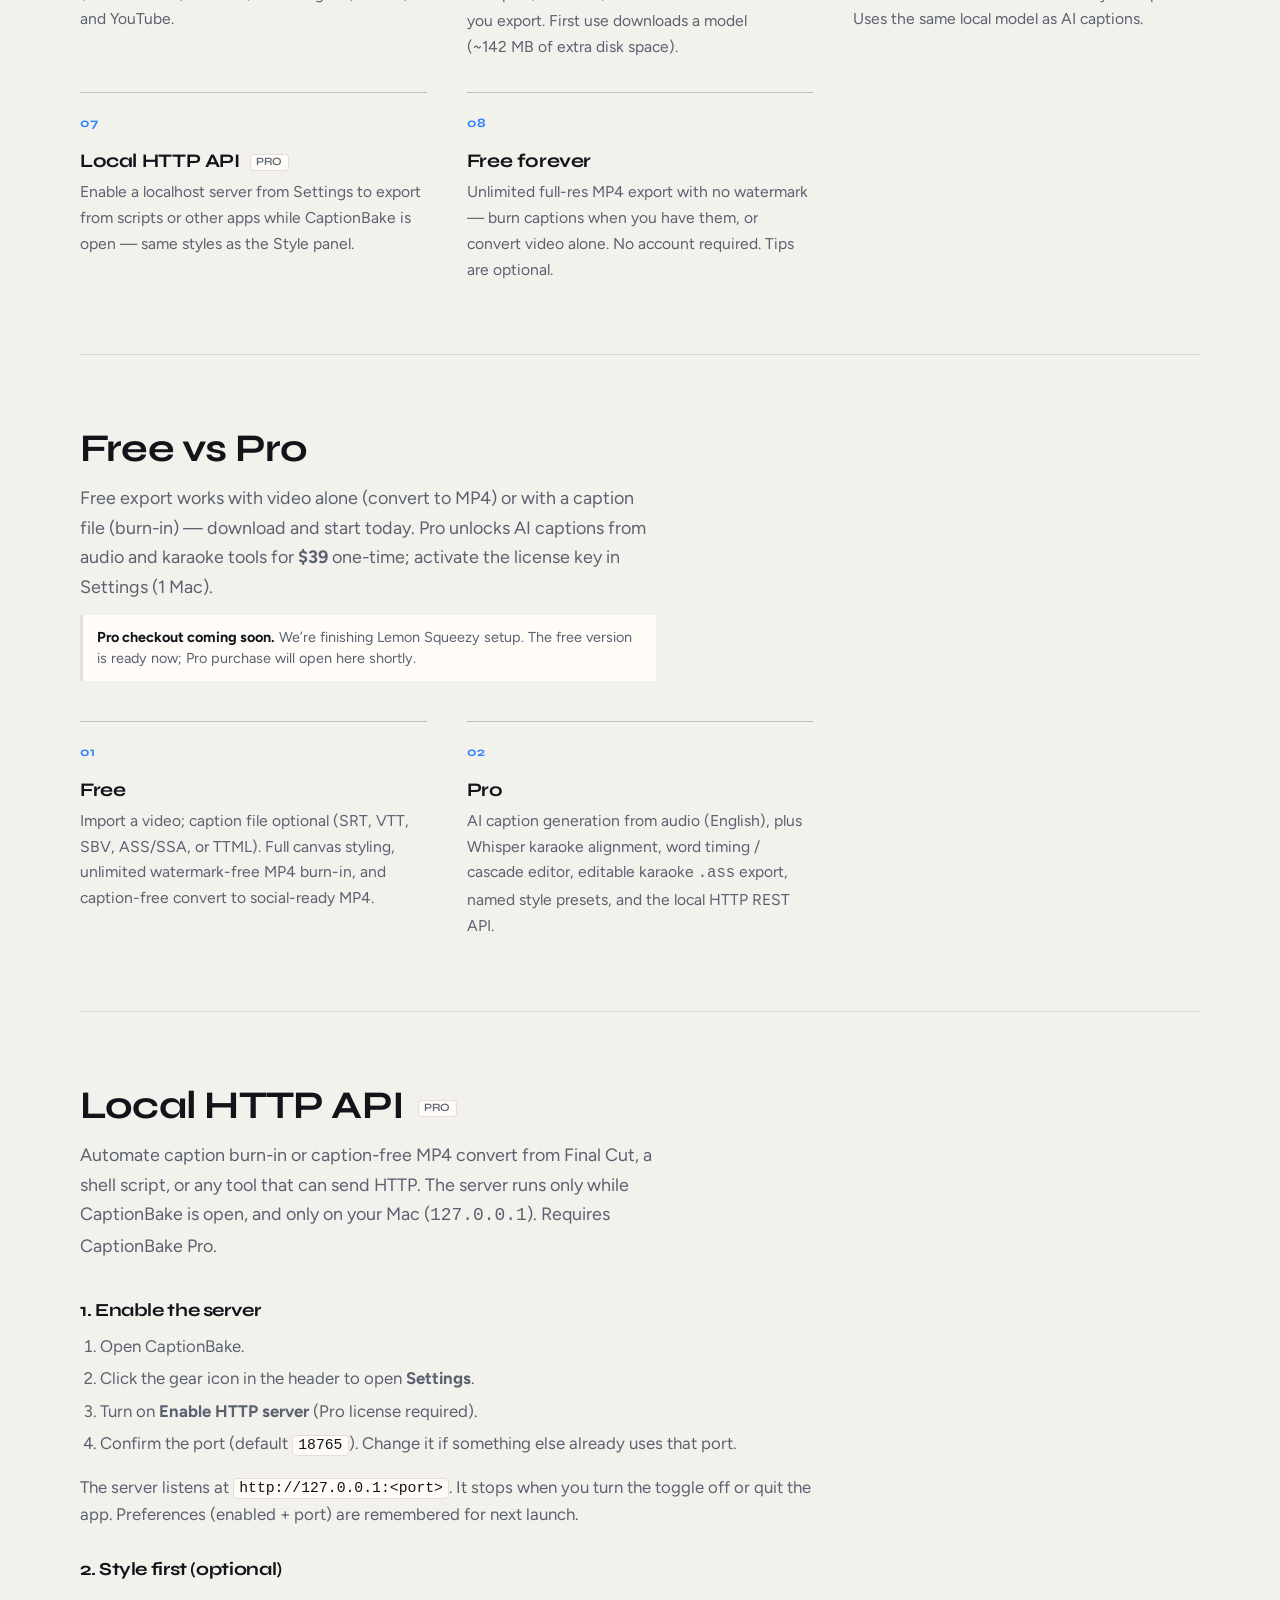
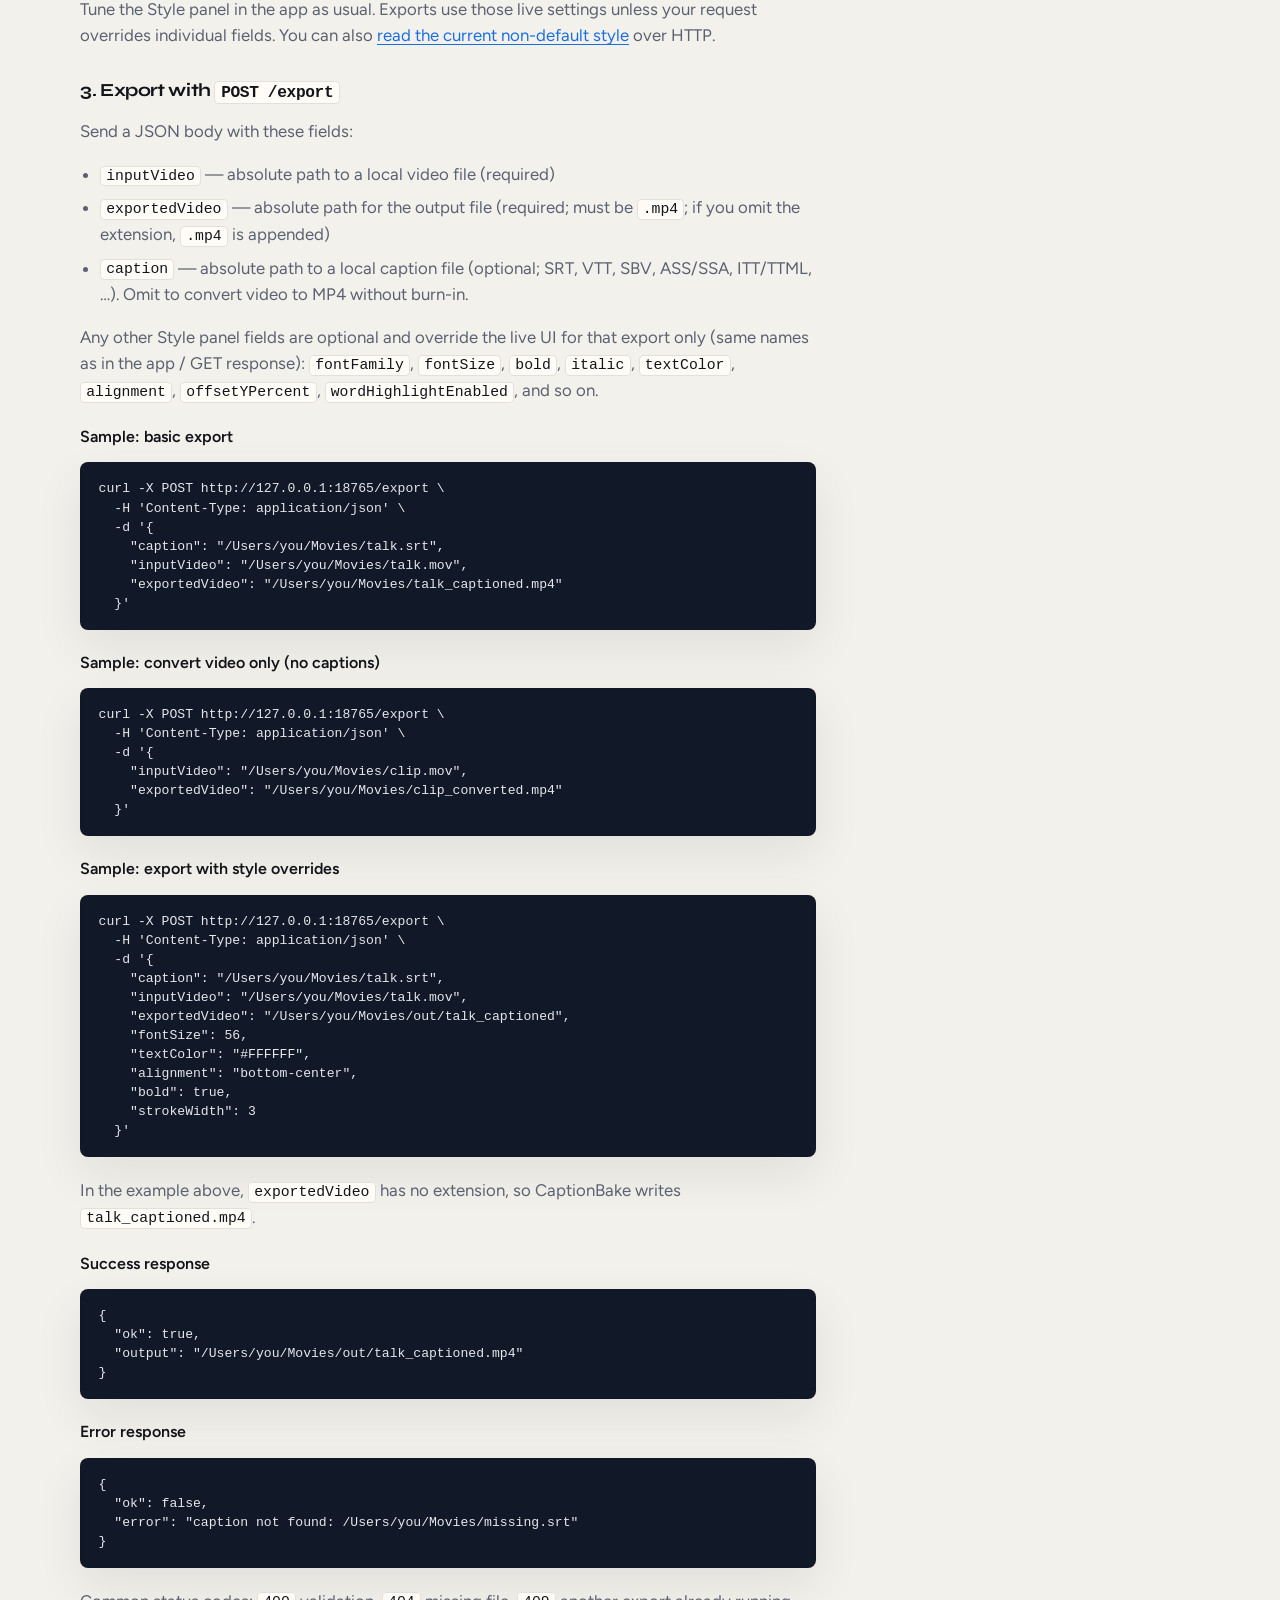
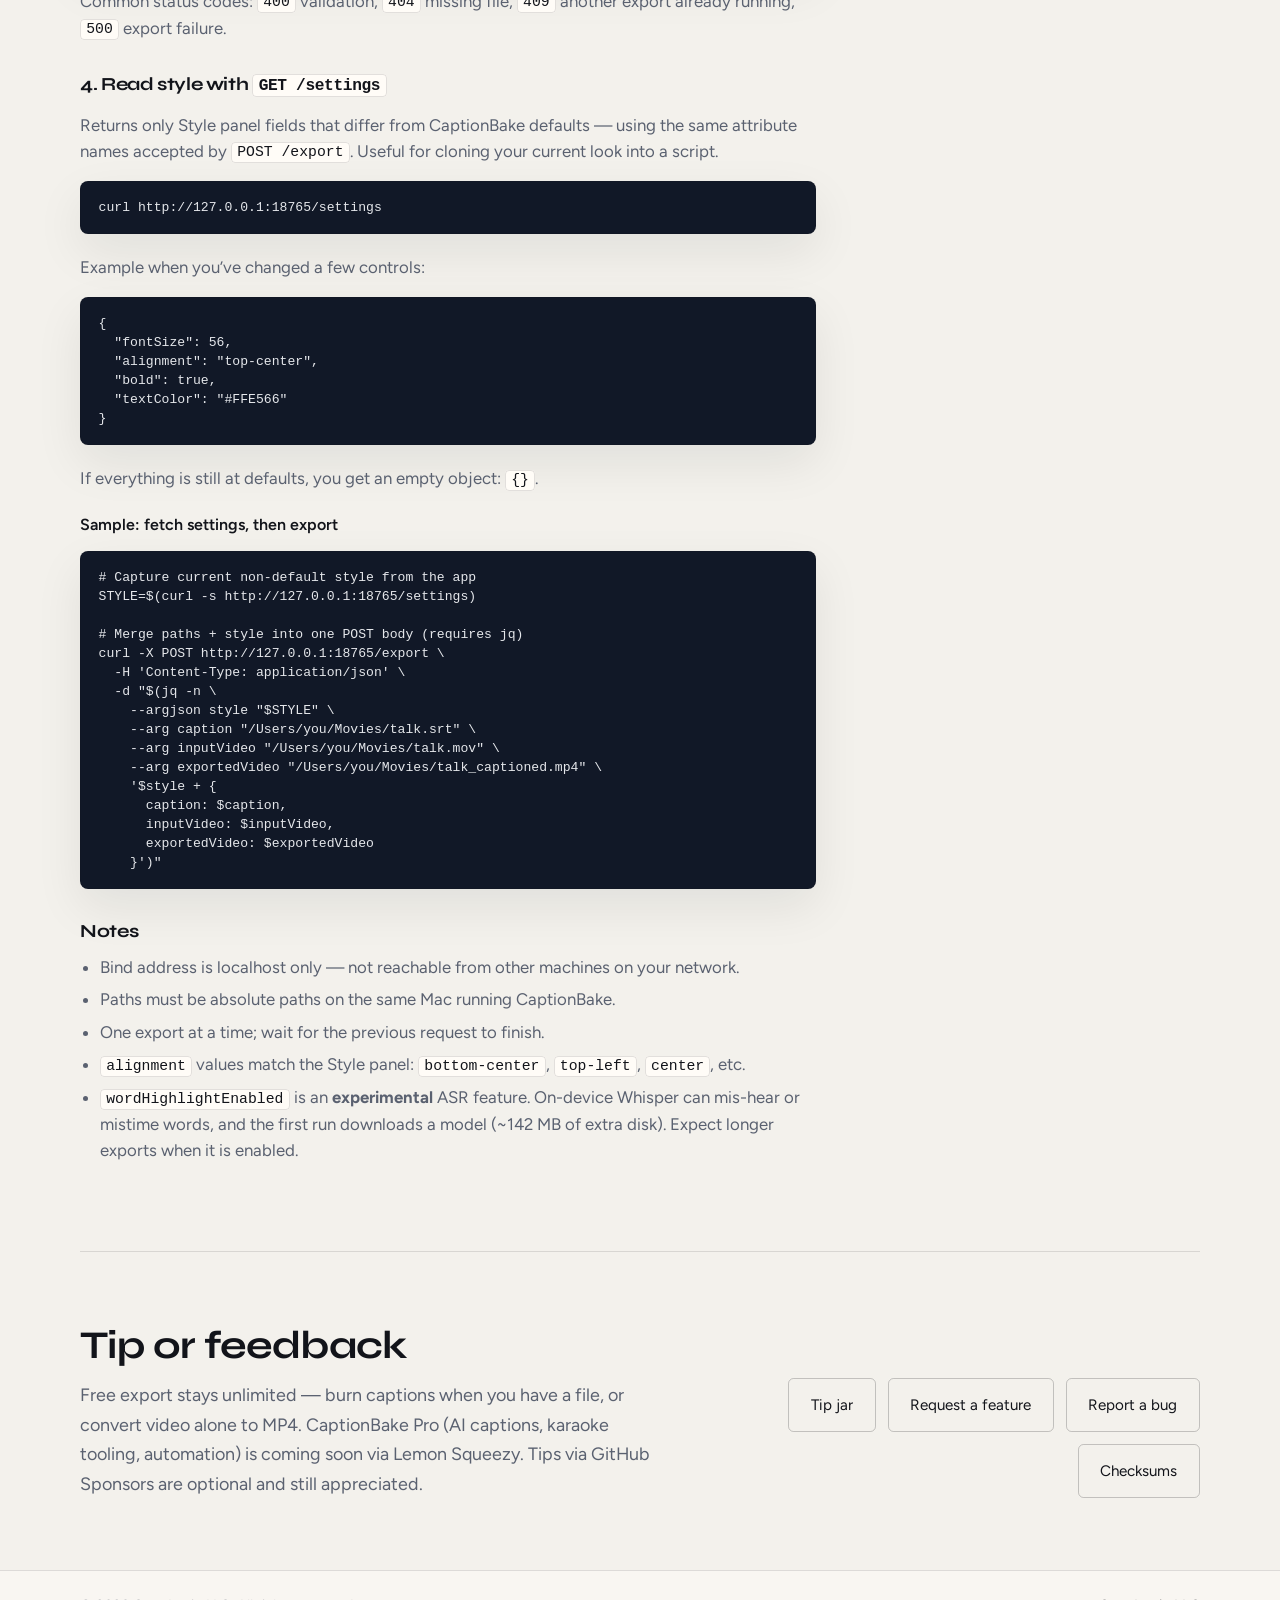
==== commit 51458235: "Document CaptionBake free convert-to-MP4 without captions. Clarify that Free export works with video" ====
--- a/captionbake/index.html
+++ b/captionbake/index.html
@@ -6,12 +6,12 @@
     <title>CaptionBake | Core Logic LLC</title>
     <meta
       name="description"
-      content="CaptionBake is a freemium macOS and Windows app from Core Logic LLC. Free: import a video and caption file, style, and burn in unlimited MP4s. Pro unlocks AI caption generation from audio, Whisper karaoke, word timing, .ass export, and a local HTTP API."
+      content="CaptionBake is a freemium macOS and Windows app from Core Logic LLC. Free: style and burn captions into unlimited MP4s, or convert MOV/MKV/WebM to social-ready MP4 without captions. Pro unlocks AI caption generation from audio, Whisper karaoke, word timing, .ass export, and a local HTTP API."
     />
     <meta property="og:title" content="CaptionBake" />
     <meta
       property="og:description"
-      content="Free burn-in needs a video plus a caption file (SRT, VTT, and more). Pro generates captions from audio, plus Whisper karaoke, word timing, and local HTTP automation."
+      content="Free: burn captions into MP4, or convert video to social-ready MP4 without a caption file. Pro adds AI captions from audio, Whisper karaoke, word timing, and local HTTP automation."
     />
     <meta property="og:image" content="images/screenshot-3.png" />
     <link rel="icon" type="image/png" href="images/icon.png" />
@@ -149,7 +149,8 @@
             <h1>CaptionBake</h1>
             <p class="lead">
               Burn captions into video — style them live and export a finished MP4 for free.
-              Free needs a video and a caption file (SRT, VTT, and more).
+              Captions are optional: import SRT, VTT, and more when you have them, or export
+              video alone to convert formats like MOV to a social-ready MP4 for Instagram.
               No captions yet? Pro generates English captions from the audio with on-device Whisper,
               plus karaoke highlight, word timing review, editable
               <code>.ass</code> export, and a local HTTP API.
@@ -220,7 +221,8 @@
             </p>
             <aside class="product-note" aria-label="Pro upgrade status">
               <strong>Free to use now.</strong>
-              Download and burn captions today. Pro (AI captions, karaoke tools, HTTP API) —
+              Download and burn captions — or convert video to MP4 without captions — today.
+              Pro (AI captions, karaoke tools, HTTP API) —
               <strong>$39</strong> one-time via Lemon Squeezy — will be available soon.
             </aside>
             <aside class="windows-install-note" id="windows-install-note" aria-label="Windows install note">
@@ -256,8 +258,8 @@
               loading="lazy"
             />
             <figcaption>
-              Free: drop in a video and a caption file. Pro can generate captions from the audio if
-              you don’t have one.
+              Free: drop in a video — add a caption file to burn in, or export alone to convert to
+              MP4. Pro can generate captions from the audio if you don’t have one.
             </figcaption>
           </figure>
           <figure class="shot">
@@ -304,9 +306,9 @@
           <article class="offer-item">
             <h3>Live styling</h3>
             <p>
-              Import a video and caption file, then tweak font, color, stroke, shadow, position, and
-              safe areas in a real-time preview. Press ⌘I to open Import anytime. Generating captions
-              from audio is Pro.
+              Import a video and optional caption file, then tweak font, color, stroke, shadow,
+              position, and safe areas in a real-time preview. Press ⌘I to open Import anytime.
+              Generating captions from audio is Pro.
             </p>
           </article>
           <article class="offer-item">
@@ -318,7 +320,15 @@
           <article class="offer-item">
             <h3>Offline burn-in</h3>
             <p>
-              Export a captioned MP4 on your Mac. No cloud upload — FFmpeg is bundled in the app.
+              Export a captioned MP4 on your Mac or Windows PC. No cloud upload — FFmpeg is bundled
+              in the app.
+            </p>
+          </article>
+          <article class="offer-item">
+            <h3>Convert to MP4</h3>
+            <p>
+              No caption file? Still hit Export — re-encode MOV, MKV, or WebM to a social-ready MP4
+              (H.264 + AAC, faststart) for Instagram, TikTok, and YouTube.
             </p>
           </article>
           <article class="offer-item">
@@ -345,10 +355,10 @@
             </p>
           </article>
           <article class="offer-item">
-            <h3>Free burn-in forever</h3>
-            <p>
-              Bring your own video and caption file — then unlimited full-res MP4 export with no
-              watermark. No account required. Tips are optional.
+            <h3>Free forever</h3>
+            <p>
+              Unlimited full-res MP4 export with no watermark — burn captions when you have them, or
+              convert video alone. No account required. Tips are optional.
             </p>
           </article>
         </div>
@@ -358,9 +368,9 @@
         <div class="section-intro">
           <h2>Free vs Pro</h2>
           <p class="lead">
-            Free burn-in needs a video and a caption file — download and start today. Pro unlocks AI
-            captions from audio and karaoke tools for <strong>$39</strong> one-time; activate the
-            license key in Settings (1 Mac).
+            Free export works with video alone (convert to MP4) or with a caption file (burn-in) —
+            download and start today. Pro unlocks AI captions from audio and karaoke tools for
+            <strong>$39</strong> one-time; activate the license key in Settings (1 Mac).
           </p>
           <aside class="product-note" aria-label="Pro upgrade status">
             <strong>Pro checkout coming soon.</strong>
@@ -372,16 +382,17 @@
           <article class="offer-item">
             <h3>Free</h3>
             <p>
-              Requires a video <strong>and</strong> a caption file (SRT, VTT, SBV, ASS/SSA, or
-              TTML). Full canvas styling and unlimited watermark-free MP4 burn-in.
+              Import a video; caption file optional (SRT, VTT, SBV, ASS/SSA, or TTML). Full canvas
+              styling, unlimited watermark-free MP4 burn-in, and caption-free convert to social-ready
+              MP4.
             </p>
           </article>
           <article class="offer-item">
             <h3>Pro</h3>
             <p>
-              Video alone is enough — AI caption generation from audio (English), plus Whisper
-              karaoke alignment, word timing / cascade editor, editable karaoke
-              <code>.ass</code> export, named style presets, and the local HTTP REST API.
+              AI caption generation from audio (English), plus Whisper karaoke alignment, word
+              timing / cascade editor, editable karaoke <code>.ass</code> export, named style
+              presets, and the local HTTP REST API.
             </p>
           </article>
         </div>
@@ -391,9 +402,9 @@
         <div class="section-intro">
           <h2>Local HTTP API <span class="feature-badge">Pro</span></h2>
           <p class="lead">
-            Automate caption burn-in from Final Cut, a shell script, or any tool that can send HTTP.
-            The server runs only while CaptionBake is open, and only on your Mac
-            (<code>127.0.0.1</code>). Requires CaptionBake Pro.
+            Automate caption burn-in or caption-free MP4 convert from Final Cut, a shell script, or
+            any tool that can send HTTP. The server runs only while CaptionBake is open, and only on
+            your Mac (<code>127.0.0.1</code>). Requires CaptionBake Pro.
           </p>
         </div>
 
@@ -422,16 +433,16 @@
           </p>
 
           <h3>3. Export with <code>POST /export</code></h3>
-          <p>Send a JSON body with these required fields:</p>
+          <p>Send a JSON body with these fields:</p>
           <ul class="api-fields">
+            <li><code>inputVideo</code> — absolute path to a local video file (required)</li>
             <li>
-              <code>caption</code> — absolute path to a local caption file (SRT, VTT, SBV, ASS/SSA,
-              ITT/TTML, …)
+              <code>exportedVideo</code> — absolute path for the output file (required; must be
+              <code>.mp4</code>; if you omit the extension, <code>.mp4</code> is appended)
             </li>
-            <li><code>inputVideo</code> — absolute path to a local video file</li>
             <li>
-              <code>exportedVideo</code> — absolute path for the output file (must be
-              <code>.mp4</code>; if you omit the extension, <code>.mp4</code> is appended)
+              <code>caption</code> — absolute path to a local caption file (optional; SRT, VTT,
+              SBV, ASS/SSA, ITT/TTML, …). Omit to convert video to MP4 without burn-in.
             </li>
           </ul>
           <p>
@@ -449,6 +460,14 @@
     "caption": "/Users/you/Movies/talk.srt",
     "inputVideo": "/Users/you/Movies/talk.mov",
     "exportedVideo": "/Users/you/Movies/talk_captioned.mp4"
+  }'</code></pre>
+
+          <h4>Sample: convert video only (no captions)</h4>
+          <pre class="api-code" tabindex="0"><code>curl -X POST http://127.0.0.1:18765/export \
+  -H 'Content-Type: application/json' \
+  -d '{
+    "inputVideo": "/Users/you/Movies/clip.mov",
+    "exportedVideo": "/Users/you/Movies/clip_converted.mp4"
   }'</code></pre>
 
           <h4>Sample: export with style overrides</h4>
@@ -544,9 +563,9 @@
           <div>
             <h2>Tip or feedback</h2>
             <p class="lead">
-              Free burn-in stays unlimited when you bring a video and caption file. CaptionBake Pro
-              (AI captions, karaoke tooling, automation) is coming soon via Lemon Squeezy. Tips via
-              GitHub Sponsors are optional and still appreciated.
+              Free export stays unlimited — burn captions when you have a file, or convert video
+              alone to MP4. CaptionBake Pro (AI captions, karaoke tooling, automation) is coming soon
+              via Lemon Squeezy. Tips via GitHub Sponsors are optional and still appreciated.
             </p>
           </div>
           <div class="strip-actions">
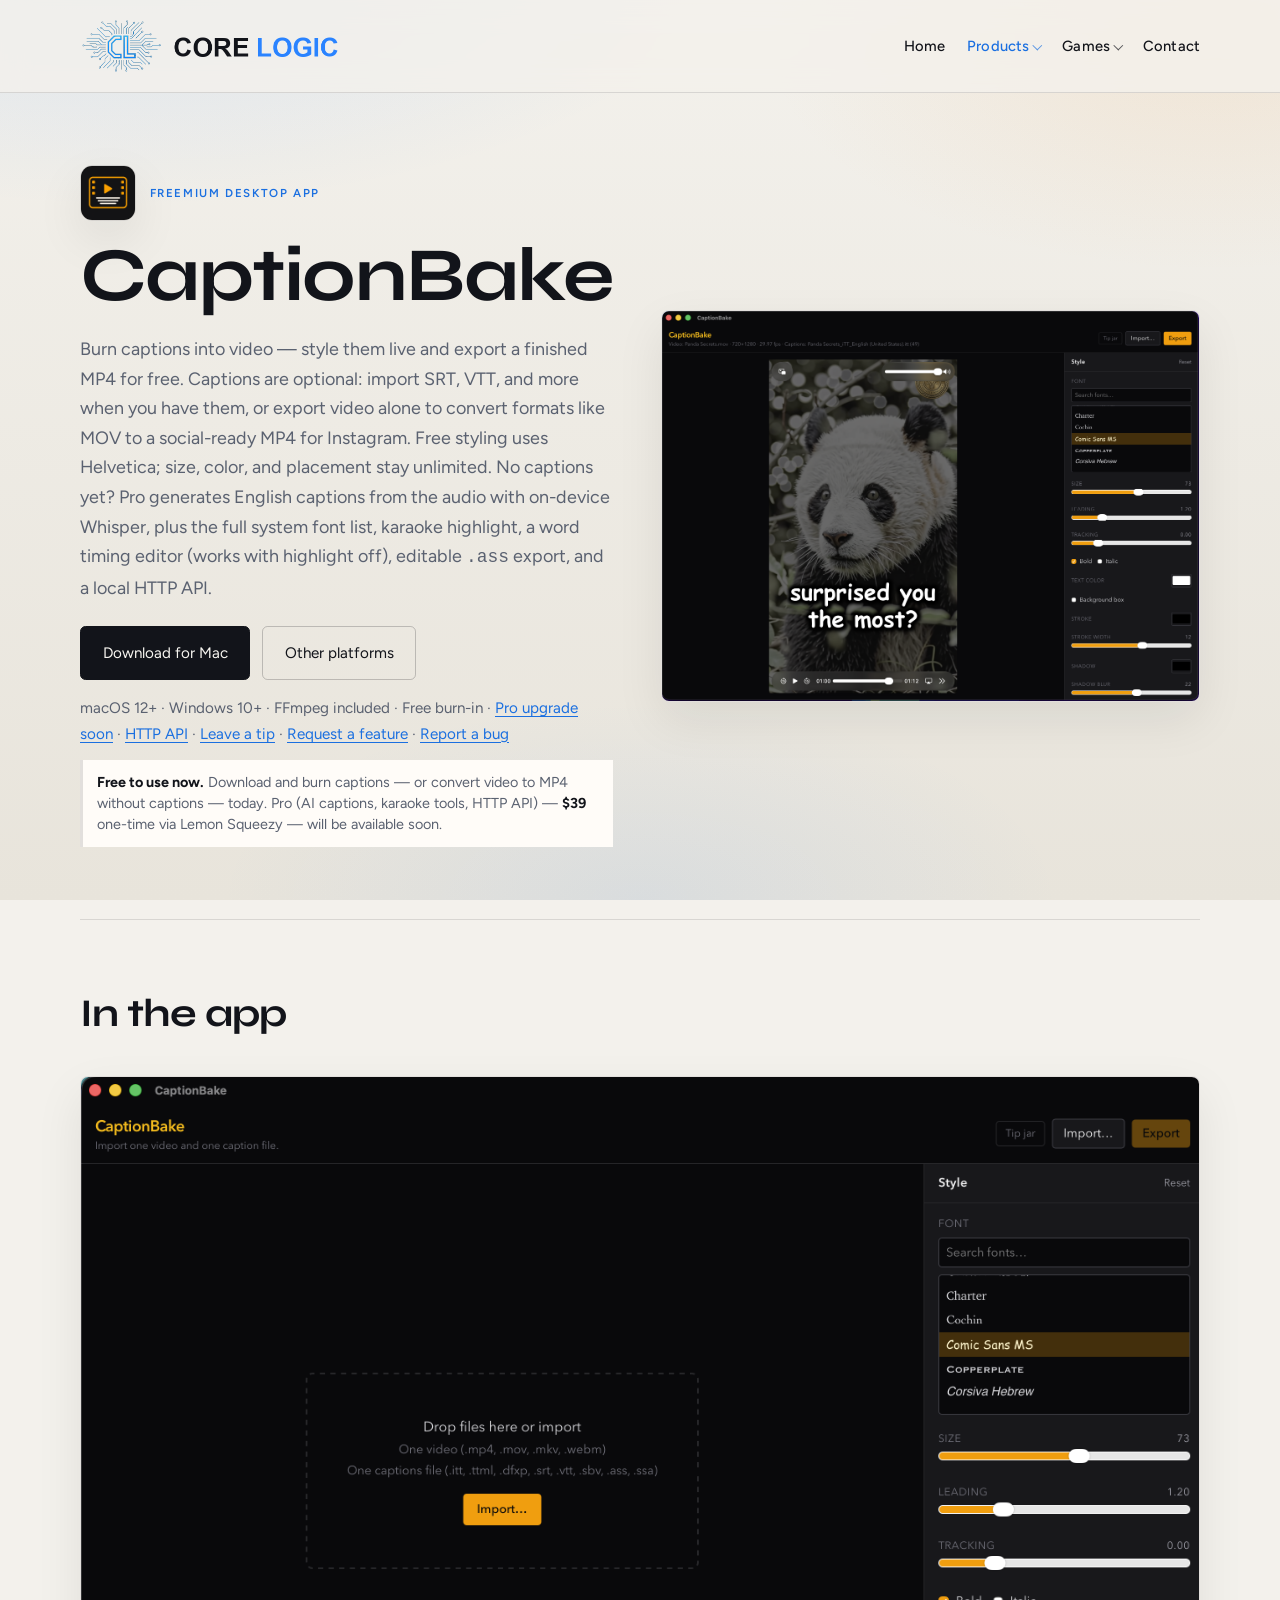
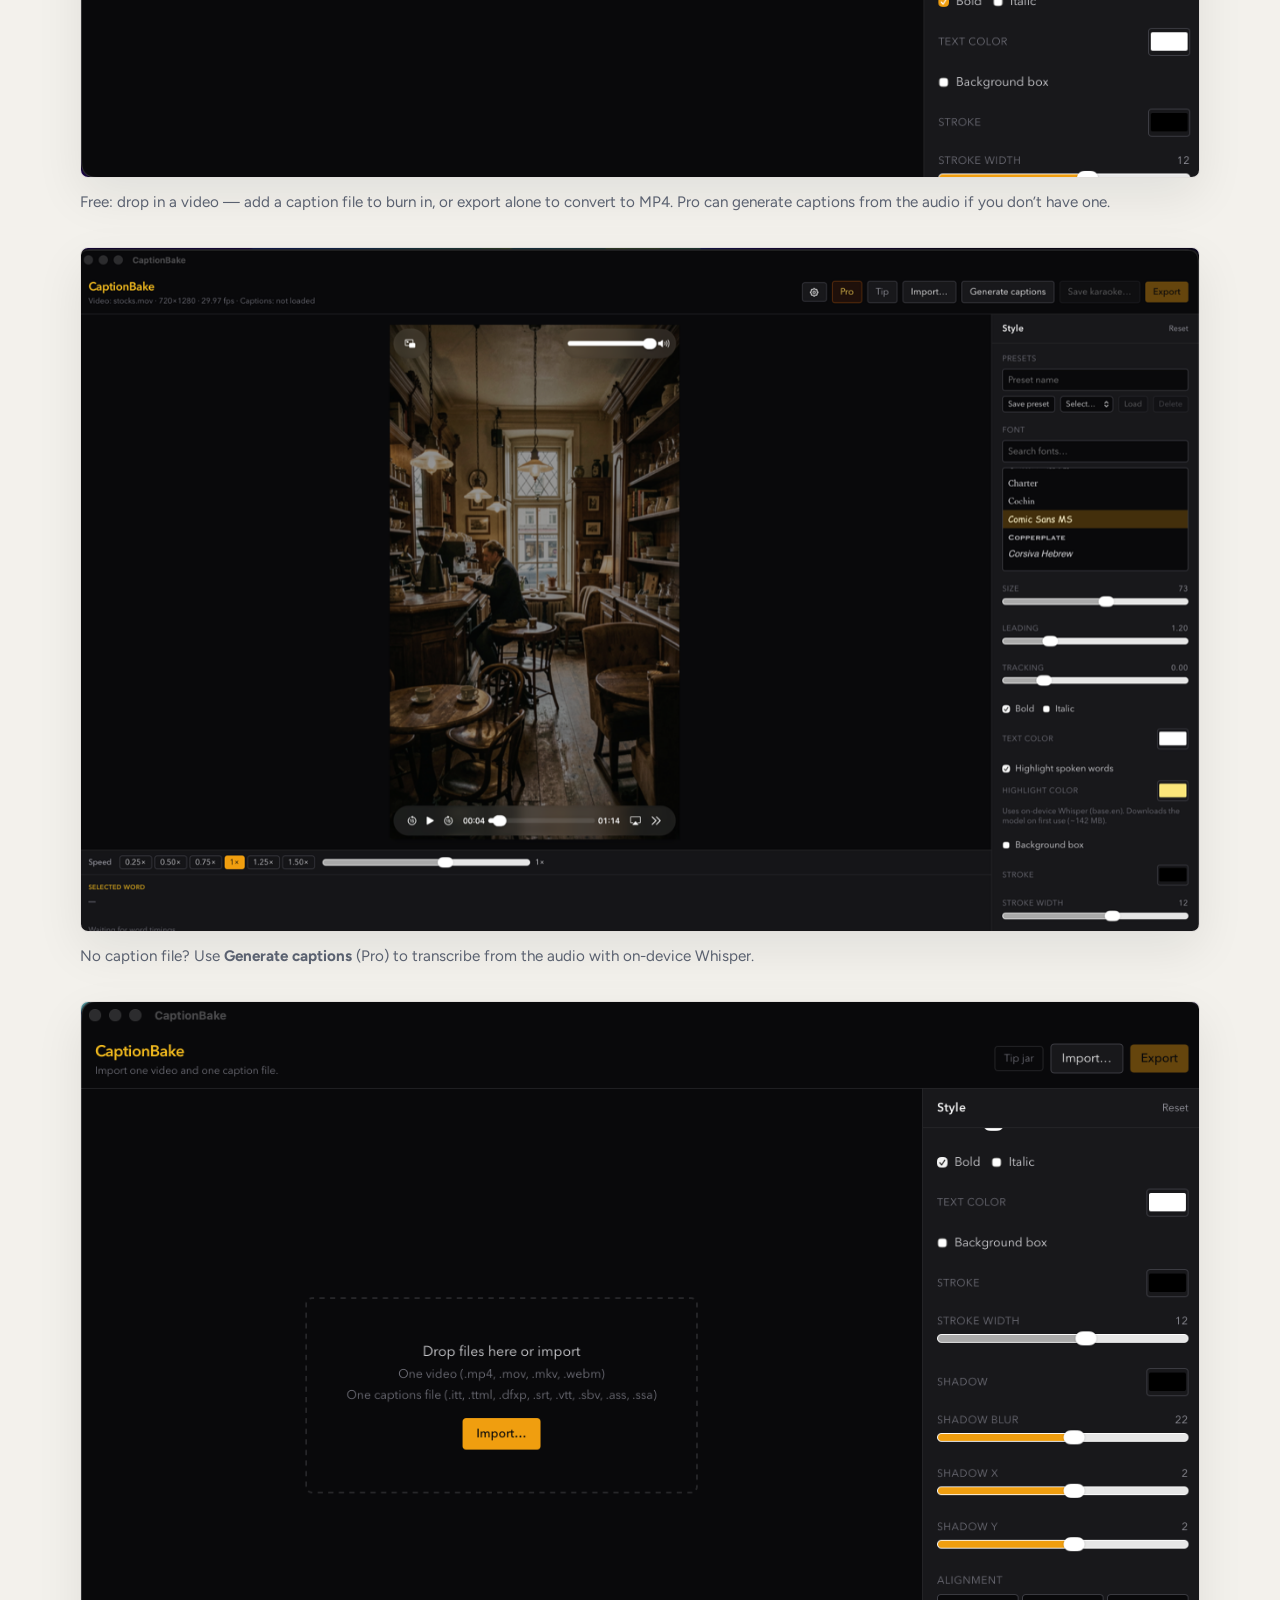
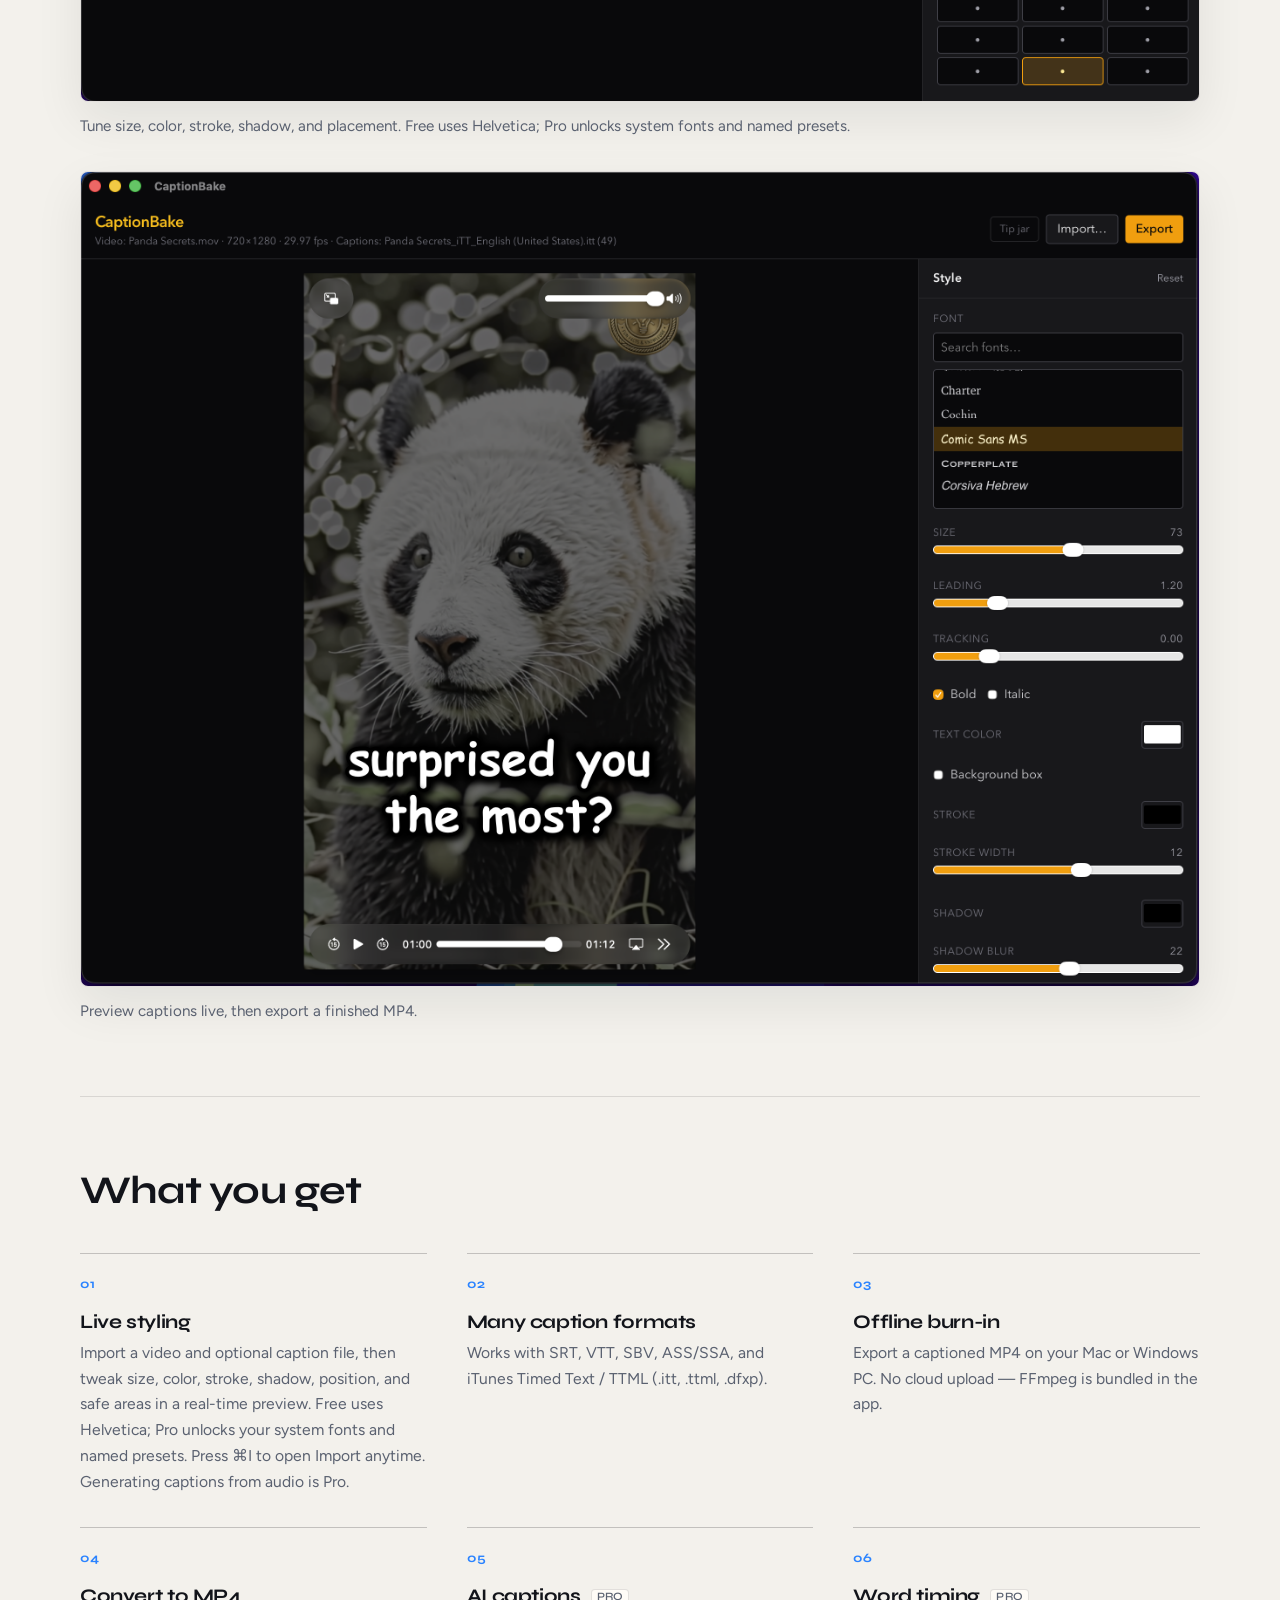
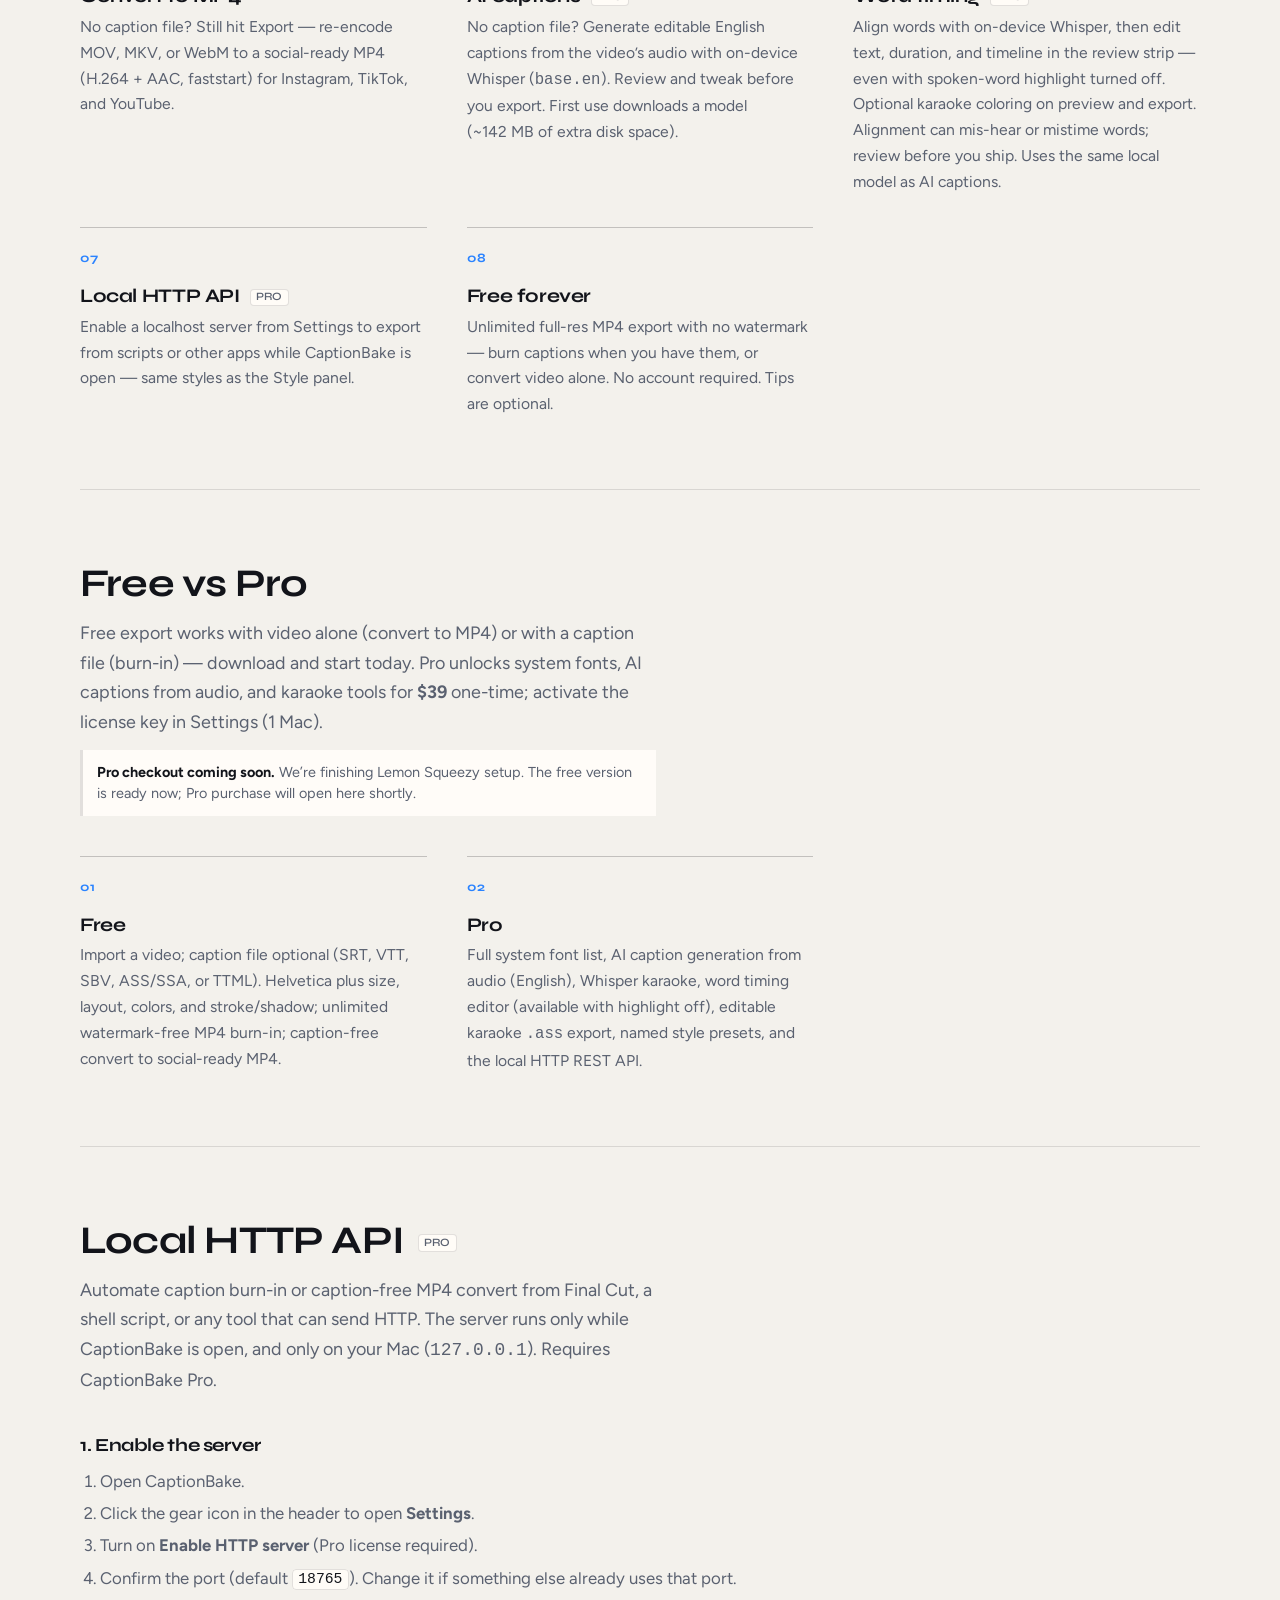
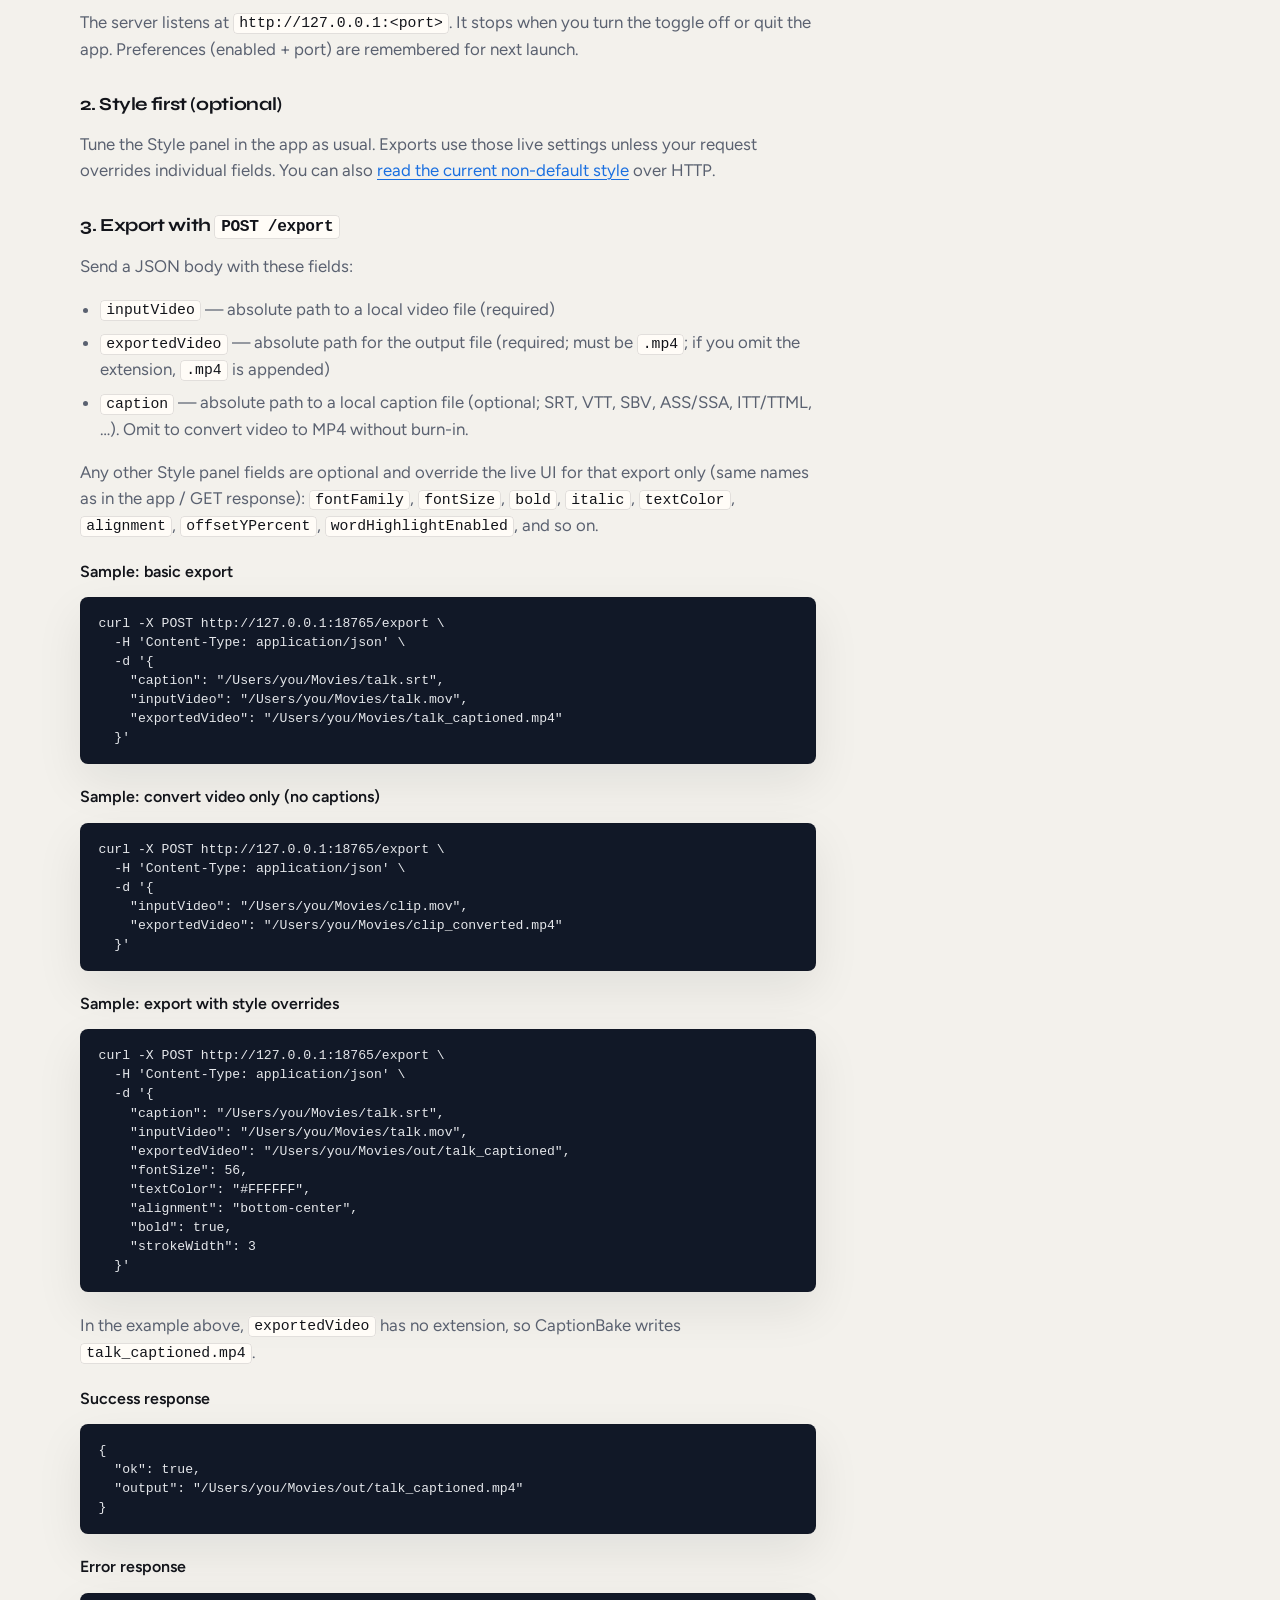
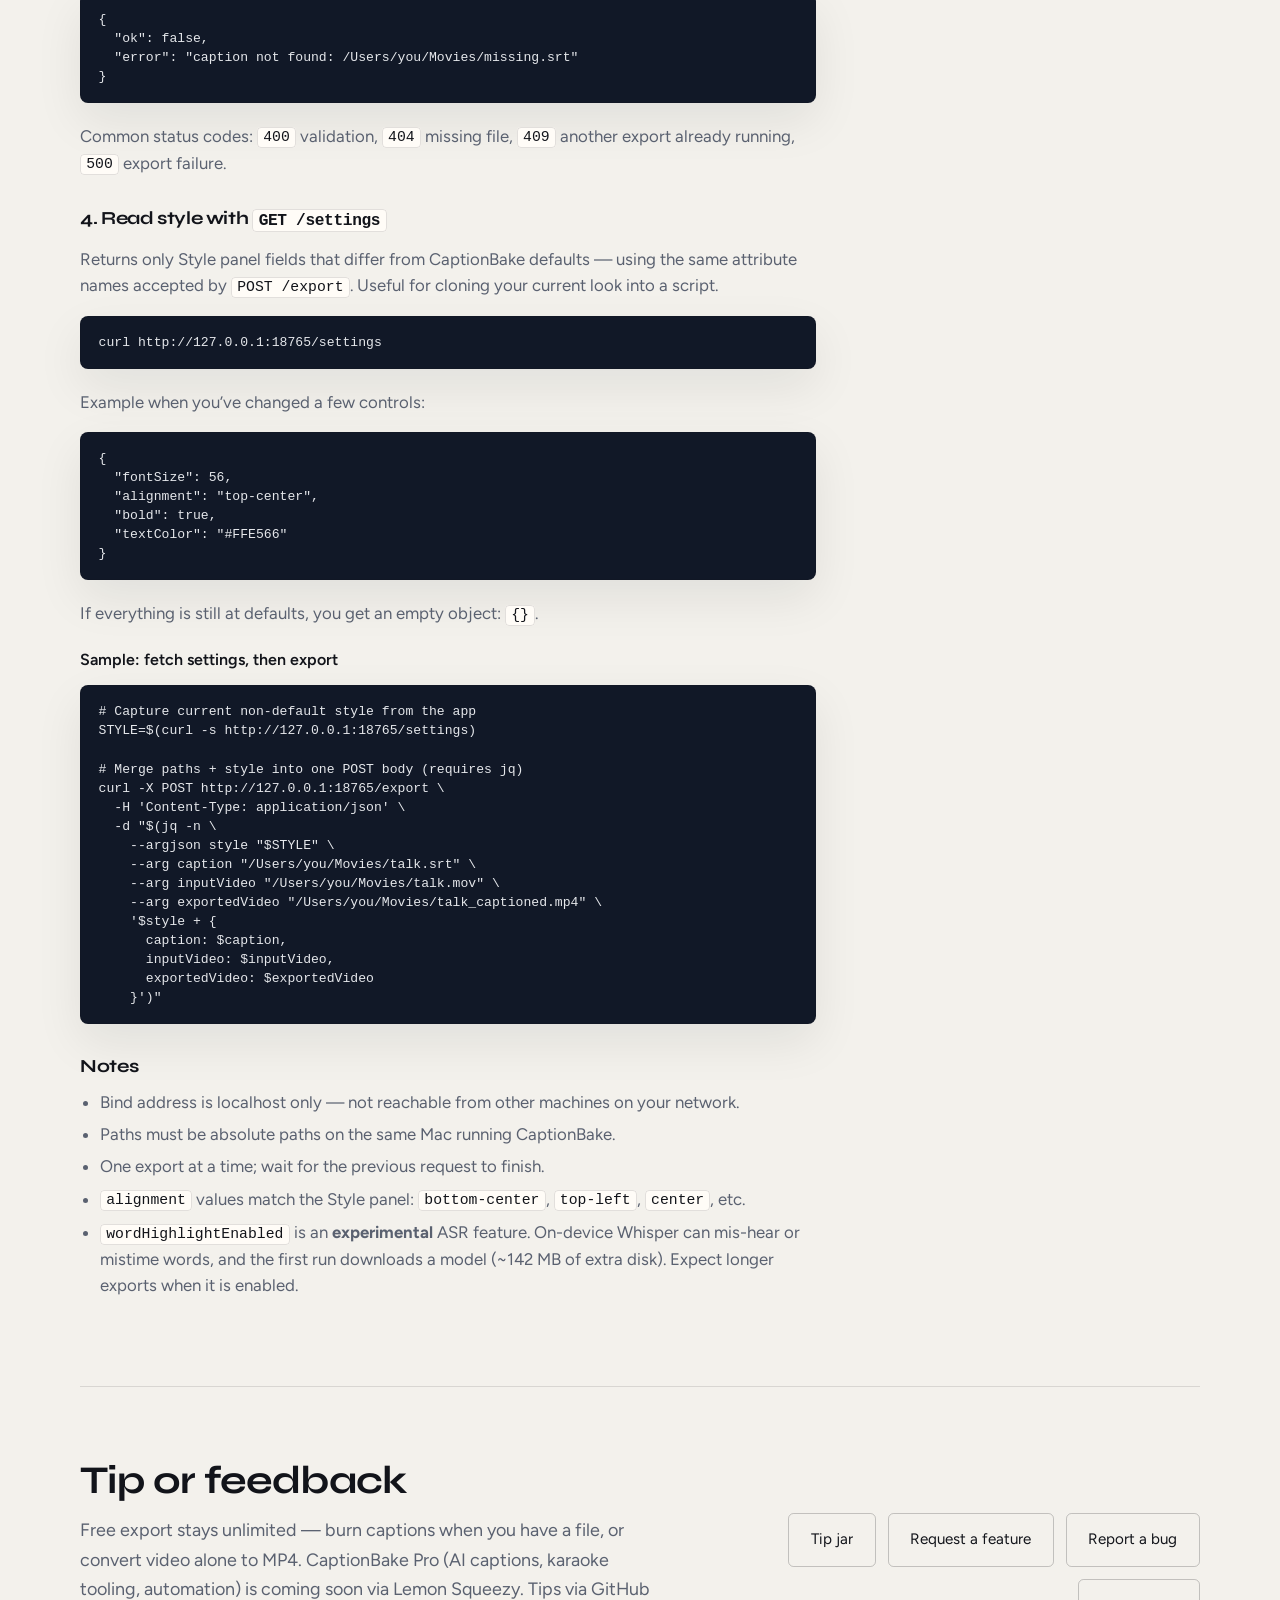
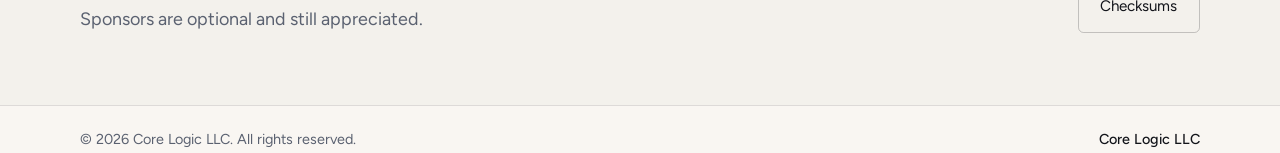
==== commit 57df8a40: "Update CaptionBake marketing for Helvetica free tier and word timing. Document that free styling is " ====
--- a/captionbake/index.html
+++ b/captionbake/index.html
@@ -6,12 +6,12 @@
     <title>CaptionBake | Core Logic LLC</title>
     <meta
       name="description"
-      content="CaptionBake is a freemium macOS and Windows app from Core Logic LLC. Free: style and burn captions into unlimited MP4s, or convert MOV/MKV/WebM to social-ready MP4 without captions. Pro unlocks AI caption generation from audio, Whisper karaoke, word timing, .ass export, and a local HTTP API."
+      content="CaptionBake is a freemium macOS and Windows app from Core Logic LLC. Free: Helvetica styling, unlimited MP4 burn-in, or convert MOV/MKV/WebM to social-ready MP4 without captions. Pro unlocks system fonts, AI captions from audio, Whisper karaoke, word timing, .ass export, and a local HTTP API."
     />
     <meta property="og:title" content="CaptionBake" />
     <meta
       property="og:description"
-      content="Free: burn captions into MP4, or convert video to social-ready MP4 without a caption file. Pro adds AI captions from audio, Whisper karaoke, word timing, and local HTTP automation."
+      content="Free: Helvetica burn-in and convert-to-MP4. Pro adds system fonts, AI captions from audio, Whisper karaoke, word timing, and local HTTP automation."
     />
     <meta property="og:image" content="images/screenshot-3.png" />
     <link rel="icon" type="image/png" href="images/icon.png" />
@@ -151,8 +151,10 @@
               Burn captions into video — style them live and export a finished MP4 for free.
               Captions are optional: import SRT, VTT, and more when you have them, or export
               video alone to convert formats like MOV to a social-ready MP4 for Instagram.
+              Free styling uses Helvetica; size, color, and placement stay unlimited.
               No captions yet? Pro generates English captions from the audio with on-device Whisper,
-              plus karaoke highlight, word timing review, editable
+              plus the full system font list, karaoke highlight, a word timing editor (works
+              with highlight off), editable
               <code>.ass</code> export, and a local HTTP API.
             </p>
             <div class="hero-actions" id="download">
@@ -283,7 +285,10 @@
               alt="CaptionBake style panel with color, stroke, shadow, and alignment controls"
               loading="lazy"
             />
-            <figcaption>Tune color, stroke, shadow, and placement in the Style panel.</figcaption>
+            <figcaption>
+              Tune size, color, stroke, shadow, and placement. Free uses Helvetica; Pro unlocks
+              system fonts and named presets.
+            </figcaption>
           </figure>
           <figure class="shot">
             <img
@@ -306,8 +311,9 @@
           <article class="offer-item">
             <h3>Live styling</h3>
             <p>
-              Import a video and optional caption file, then tweak font, color, stroke, shadow,
-              position, and safe areas in a real-time preview. Press ⌘I to open Import anytime.
+              Import a video and optional caption file, then tweak size, color, stroke, shadow,
+              position, and safe areas in a real-time preview. Free uses Helvetica; Pro unlocks
+              your system fonts and named presets. Press ⌘I to open Import anytime.
               Generating captions from audio is Pro.
             </p>
           </article>
@@ -340,11 +346,12 @@
             </p>
           </article>
           <article class="offer-item">
-            <h3>Word highlight <span class="feature-badge">Pro</span></h3>
-            <p>
-              Optionally highlight the spoken word using on-device ASR (Whisper). Alignment can
-              mis-hear or mistime words — review before you ship. Uses the same local model as AI
-              captions.
+            <h3>Word timing <span class="feature-badge">Pro</span></h3>
+            <p>
+              Align words with on-device Whisper, then edit text, duration, and timeline in the
+              review strip — even with spoken-word highlight turned off. Optional karaoke coloring
+              on preview and export. Alignment can mis-hear or mistime words; review before you
+              ship. Uses the same local model as AI captions.
             </p>
           </article>
           <article class="offer-item">
@@ -369,7 +376,7 @@
           <h2>Free vs Pro</h2>
           <p class="lead">
             Free export works with video alone (convert to MP4) or with a caption file (burn-in) —
-            download and start today. Pro unlocks AI captions from audio and karaoke tools for
+            download and start today. Pro unlocks system fonts, AI captions from audio, and karaoke tools for
             <strong>$39</strong> one-time; activate the license key in Settings (1 Mac).
           </p>
           <aside class="product-note" aria-label="Pro upgrade status">
@@ -382,17 +389,17 @@
           <article class="offer-item">
             <h3>Free</h3>
             <p>
-              Import a video; caption file optional (SRT, VTT, SBV, ASS/SSA, or TTML). Full canvas
-              styling, unlimited watermark-free MP4 burn-in, and caption-free convert to social-ready
-              MP4.
+              Import a video; caption file optional (SRT, VTT, SBV, ASS/SSA, or TTML). Helvetica
+              plus size, layout, colors, and stroke/shadow; unlimited watermark-free MP4 burn-in;
+              caption-free convert to social-ready MP4.
             </p>
           </article>
           <article class="offer-item">
             <h3>Pro</h3>
             <p>
-              AI caption generation from audio (English), plus Whisper karaoke alignment, word
-              timing / cascade editor, editable karaoke <code>.ass</code> export, named style
-              presets, and the local HTTP REST API.
+              Full system font list, AI caption generation from audio (English), Whisper karaoke,
+              word timing editor (available with highlight off), editable karaoke
+              <code>.ass</code> export, named style presets, and the local HTTP REST API.
             </p>
           </article>
         </div>
@@ -595,7 +602,7 @@
       </div>
     </footer>
 
-    <script src="./config.js?v=0.1.0-8baeeda3"></script>
+    <script src="./config.js?v=0.1.0-0ef2e44a"></script>
     <script src="./downloads.js?v=20260801f"></script>
     <script src="./activate.js?v=20260801d"></script>
     <script src="../assets/js/site-nav.js"></script>
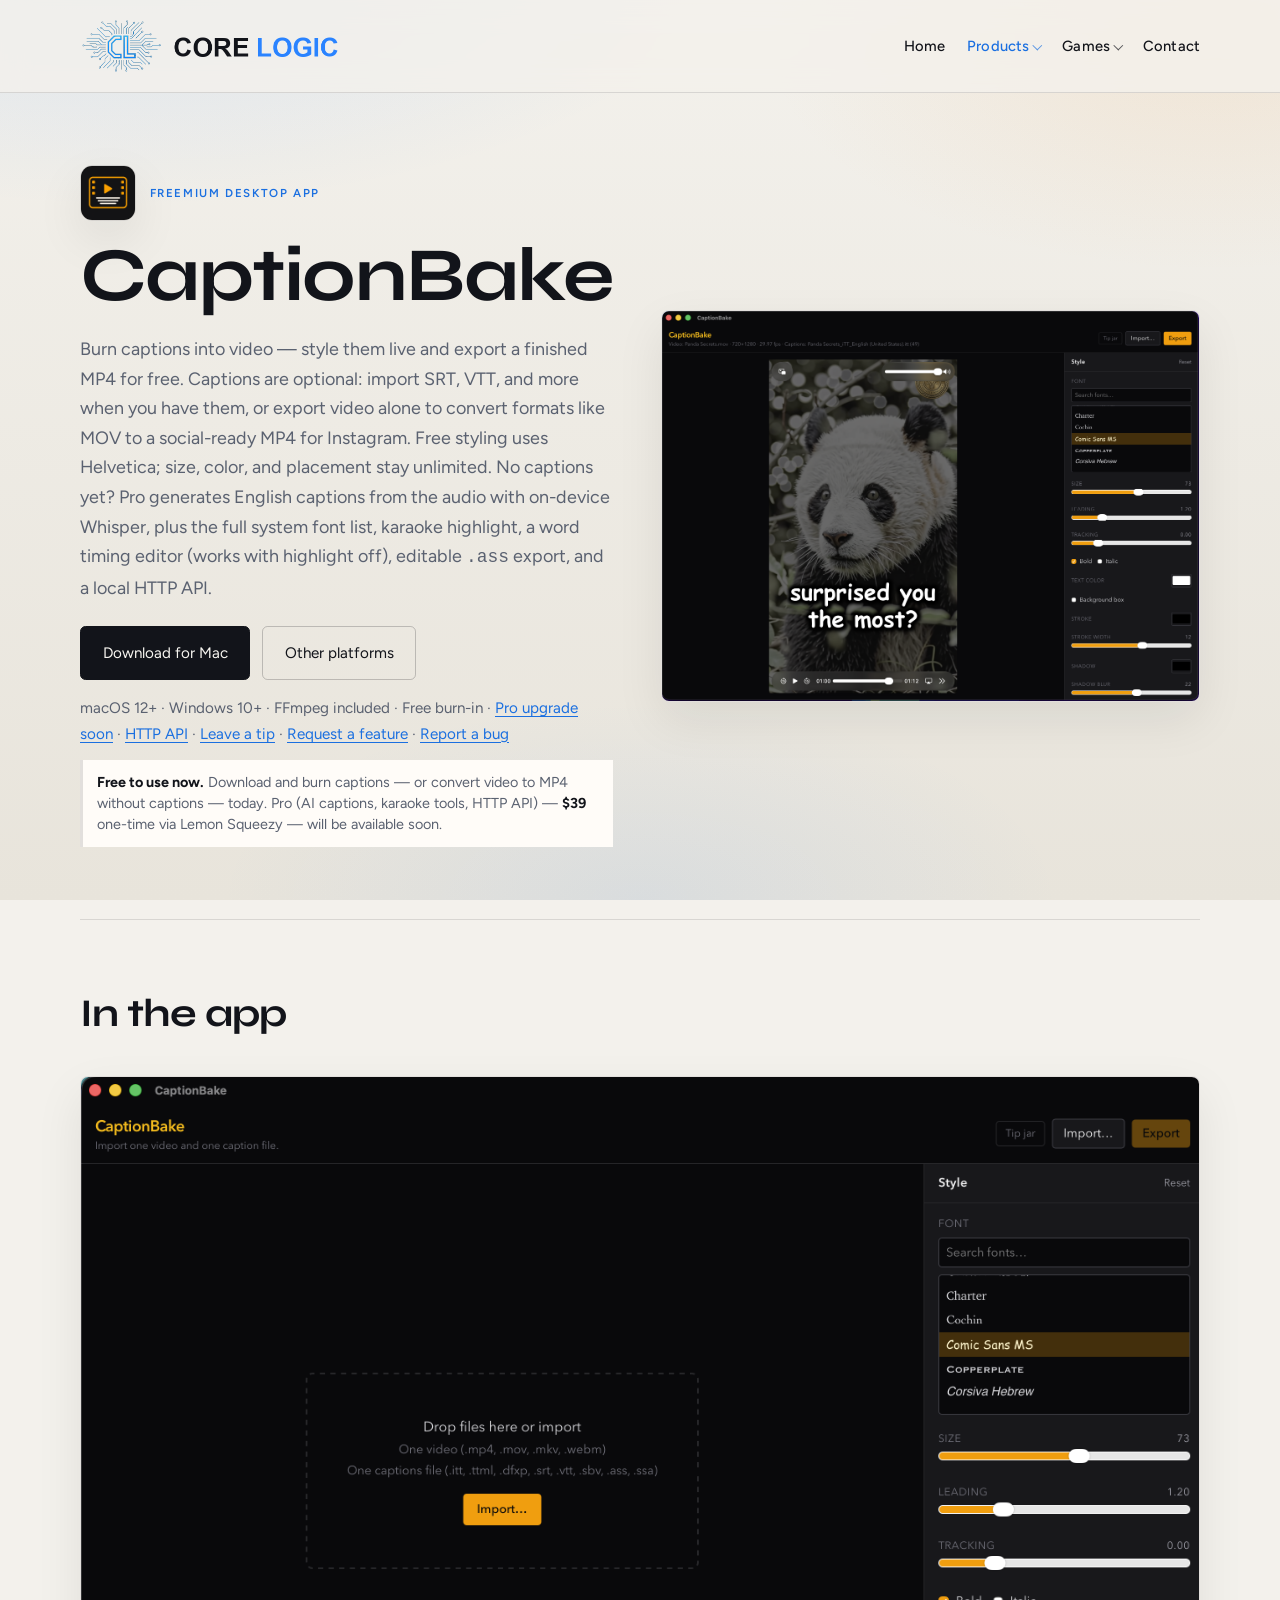
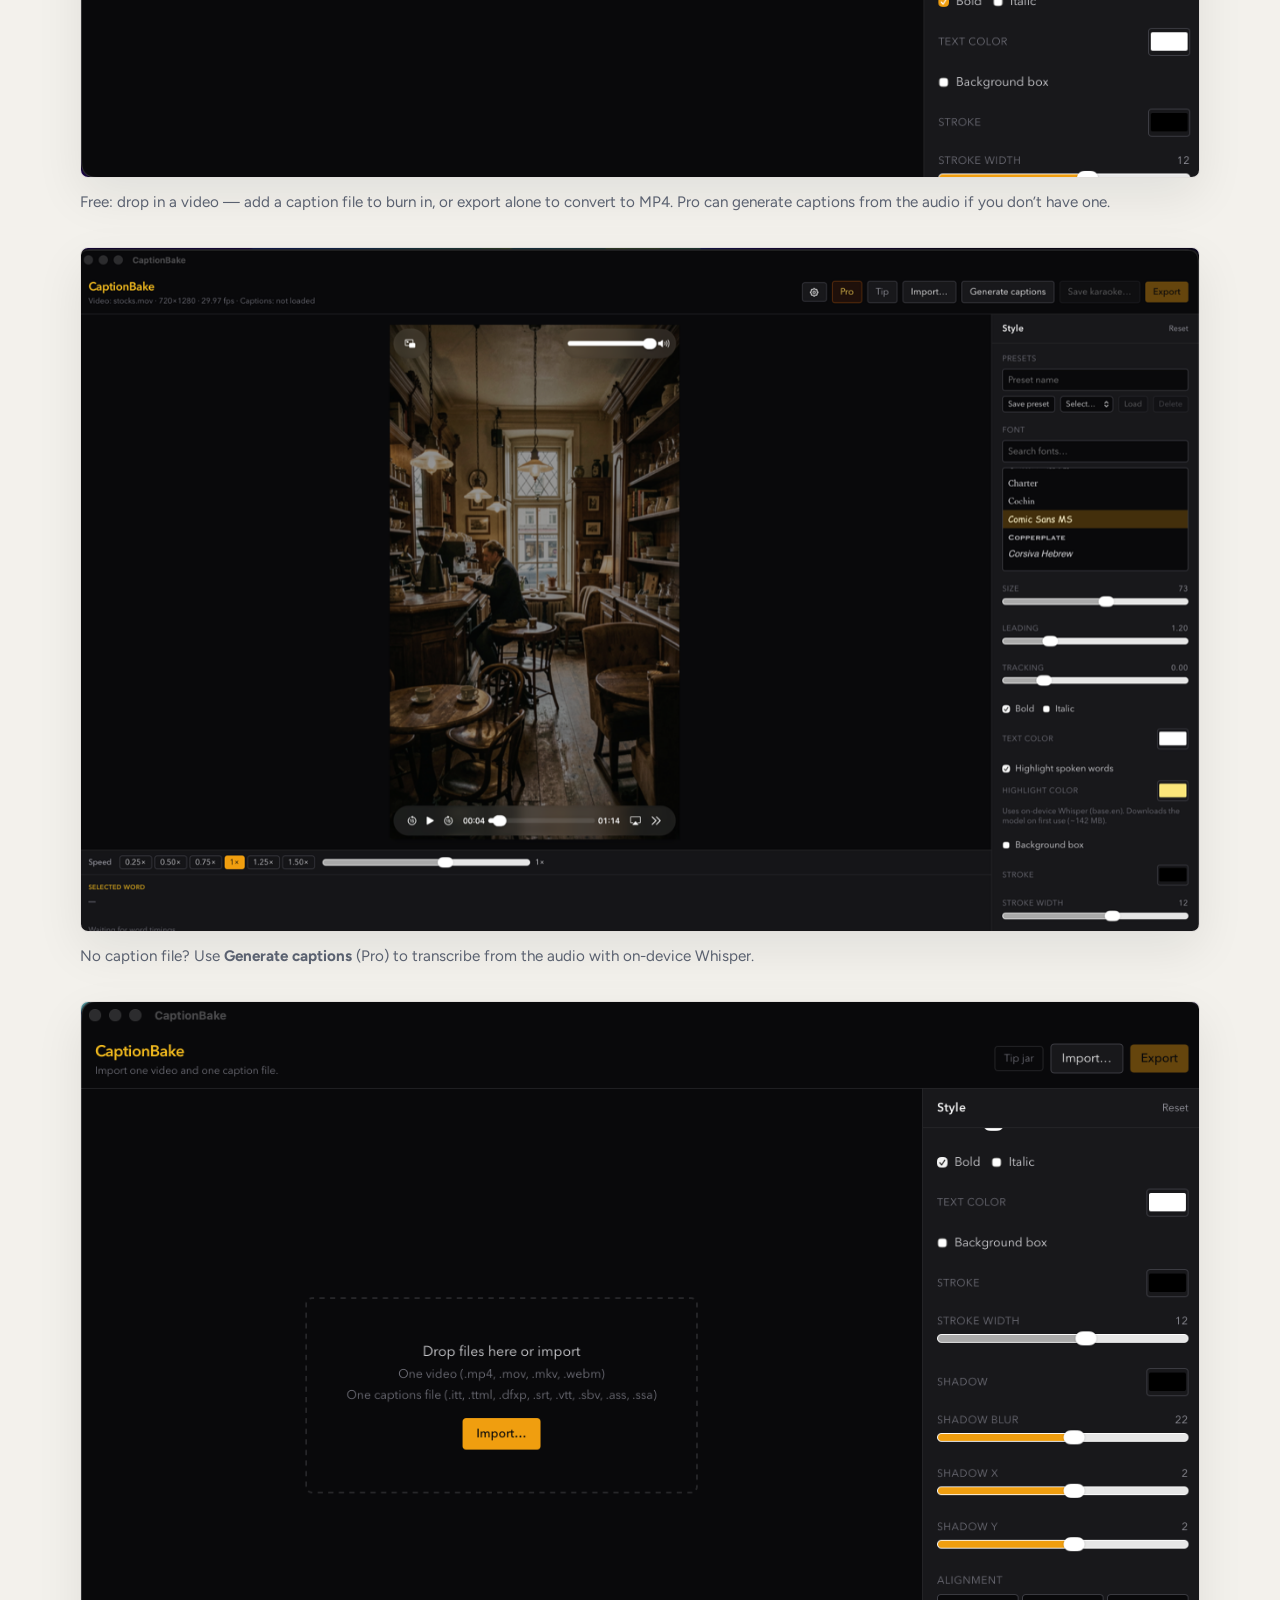
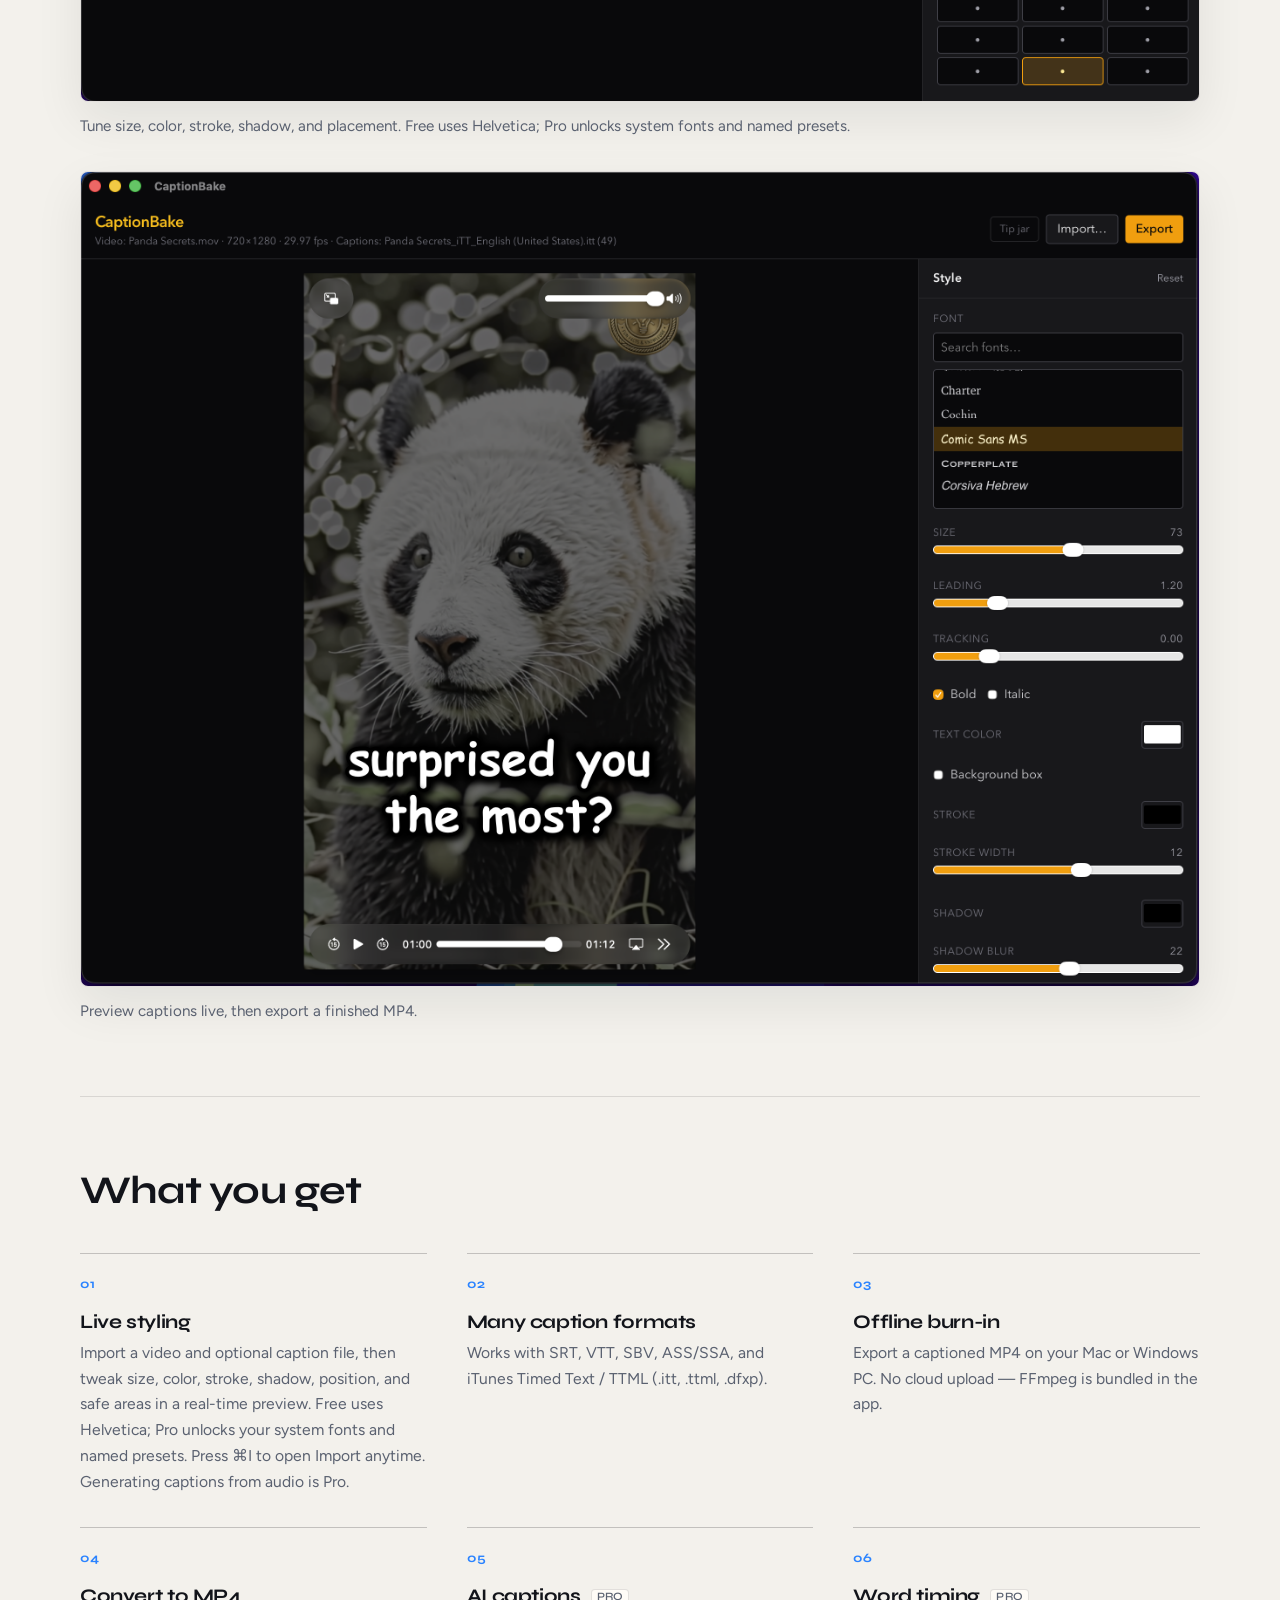
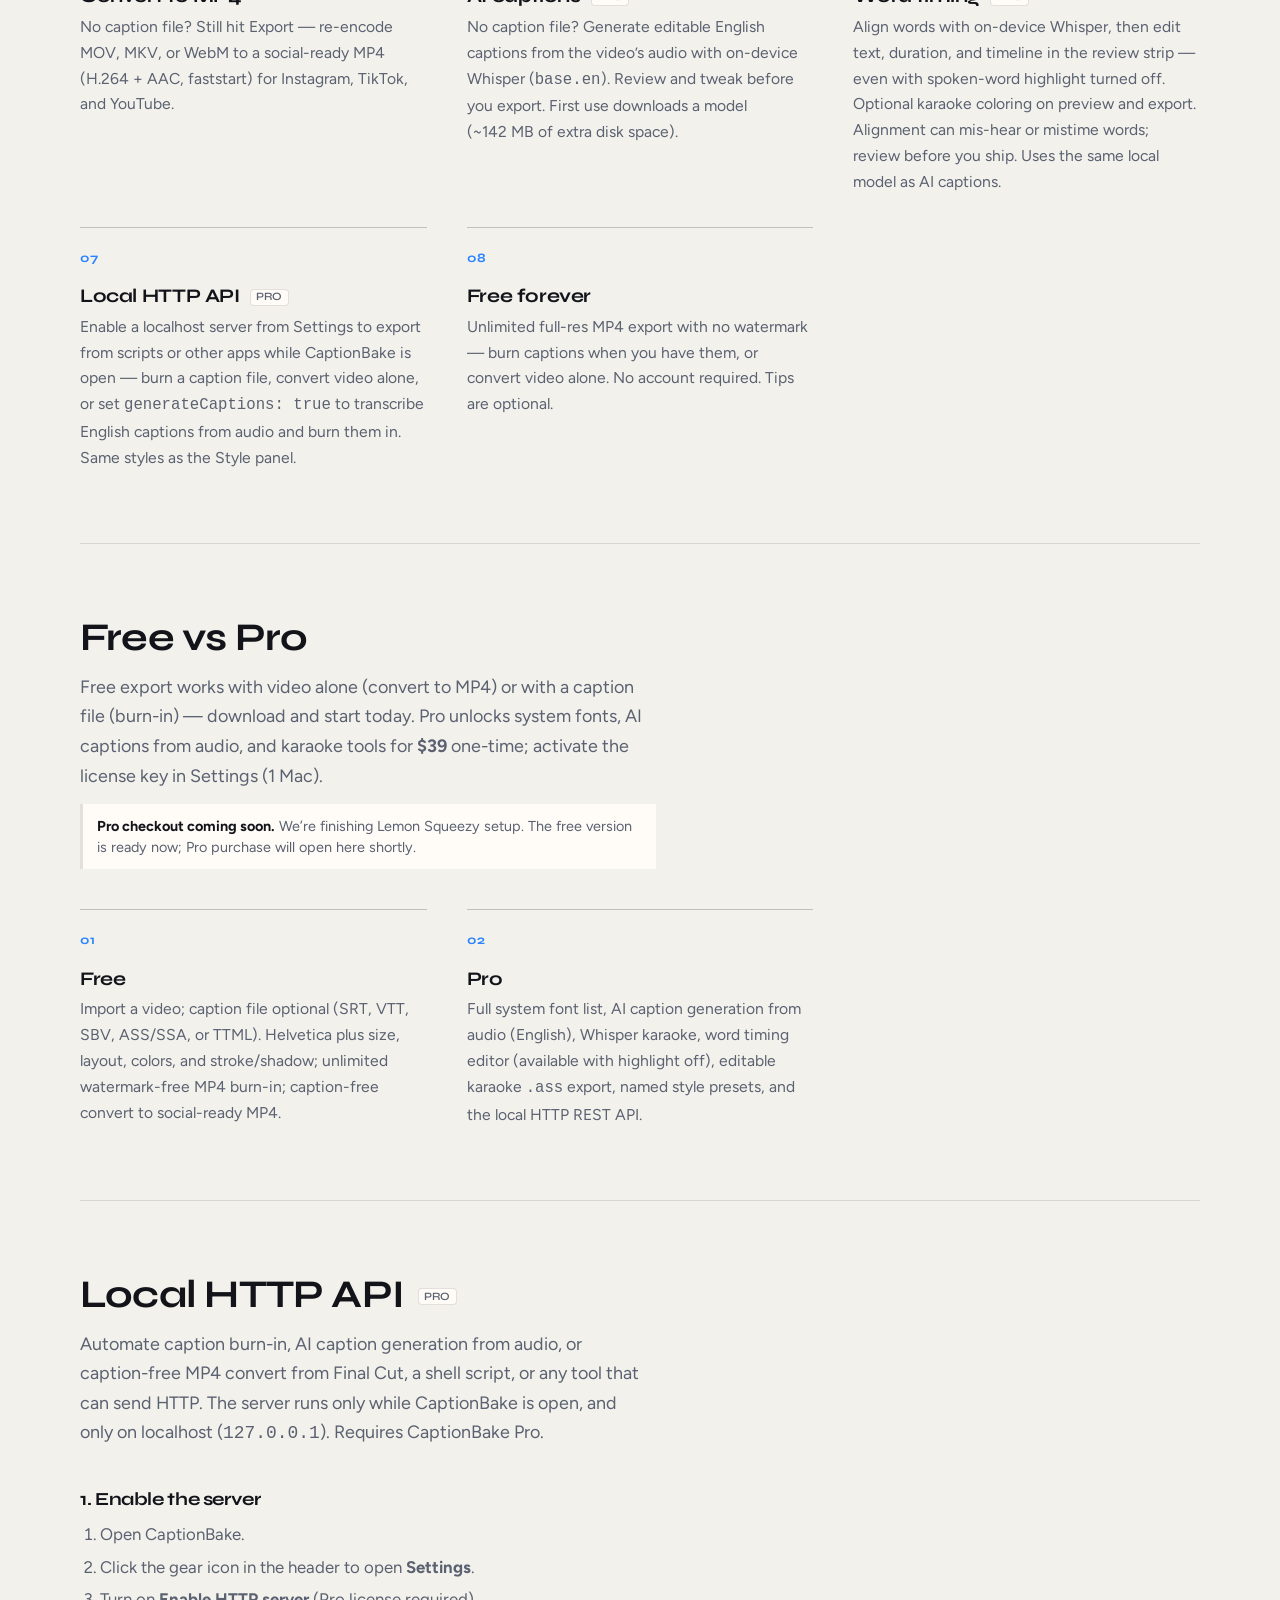
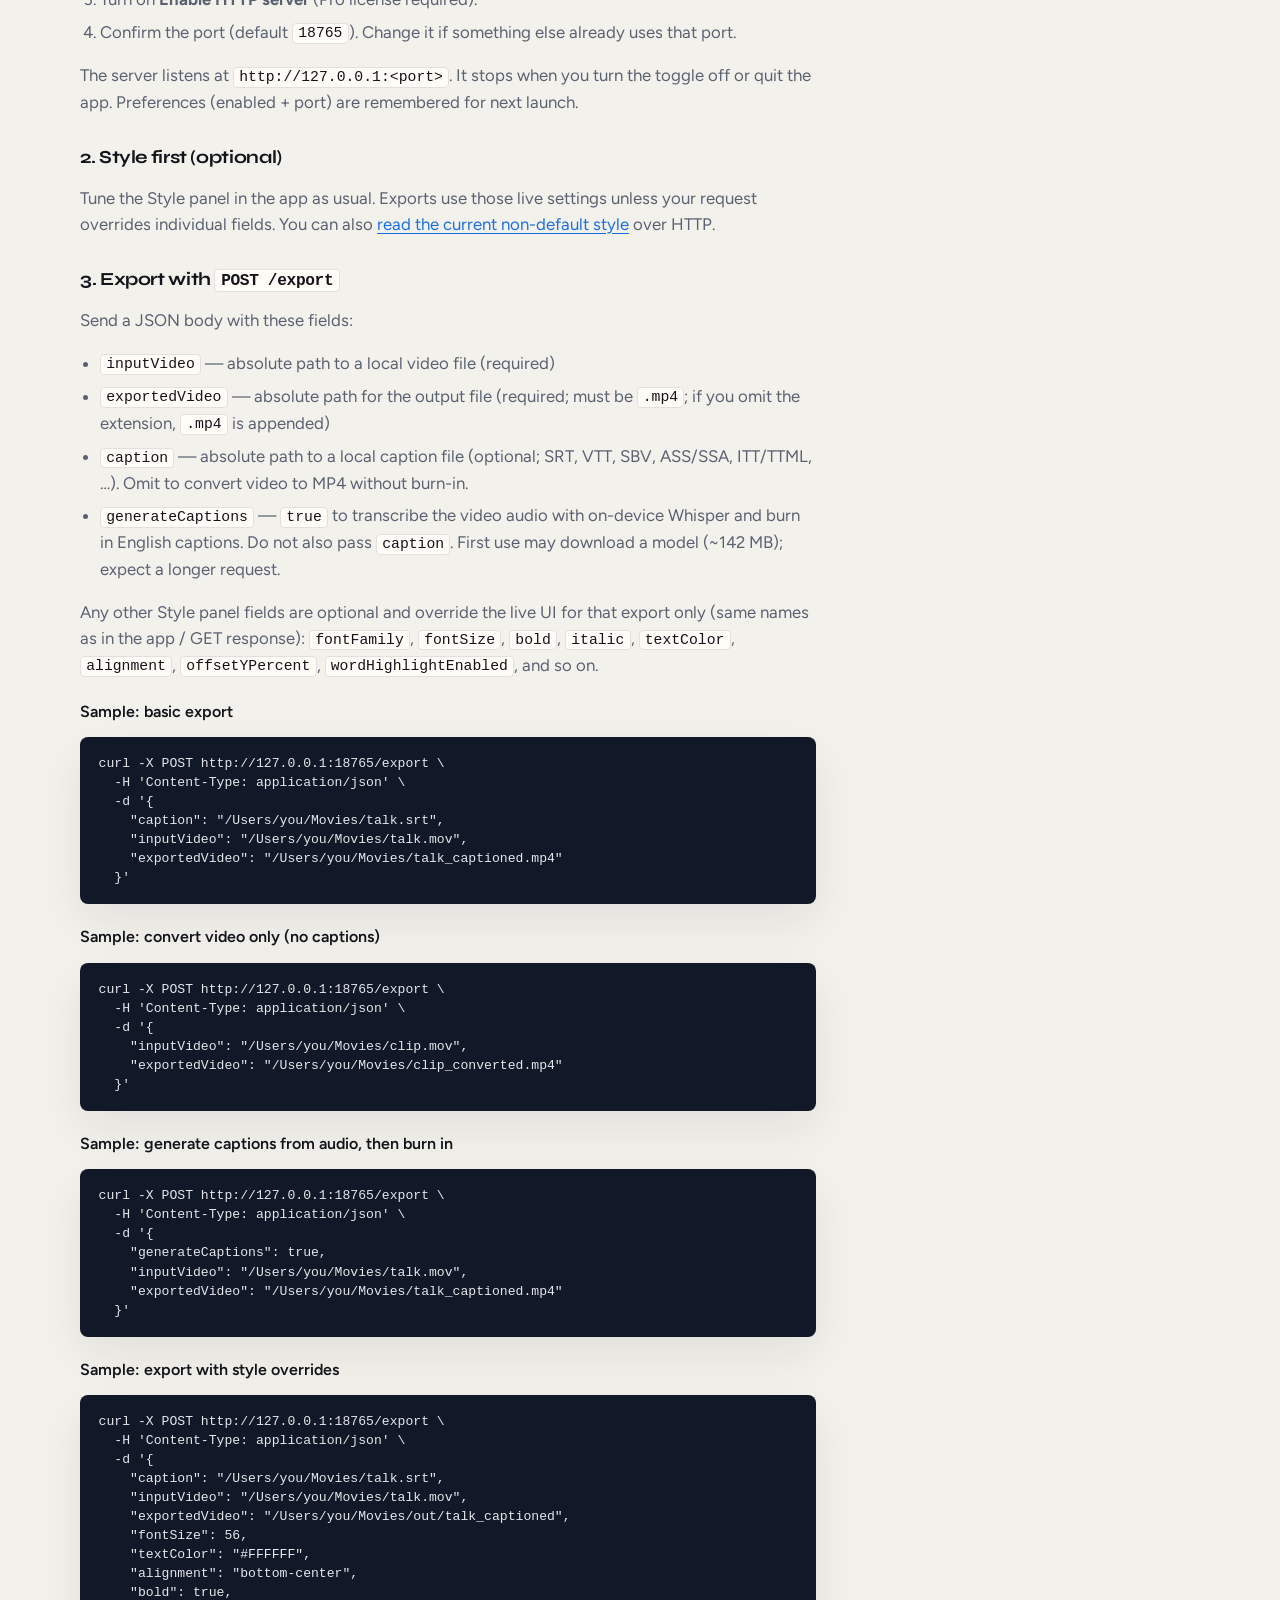
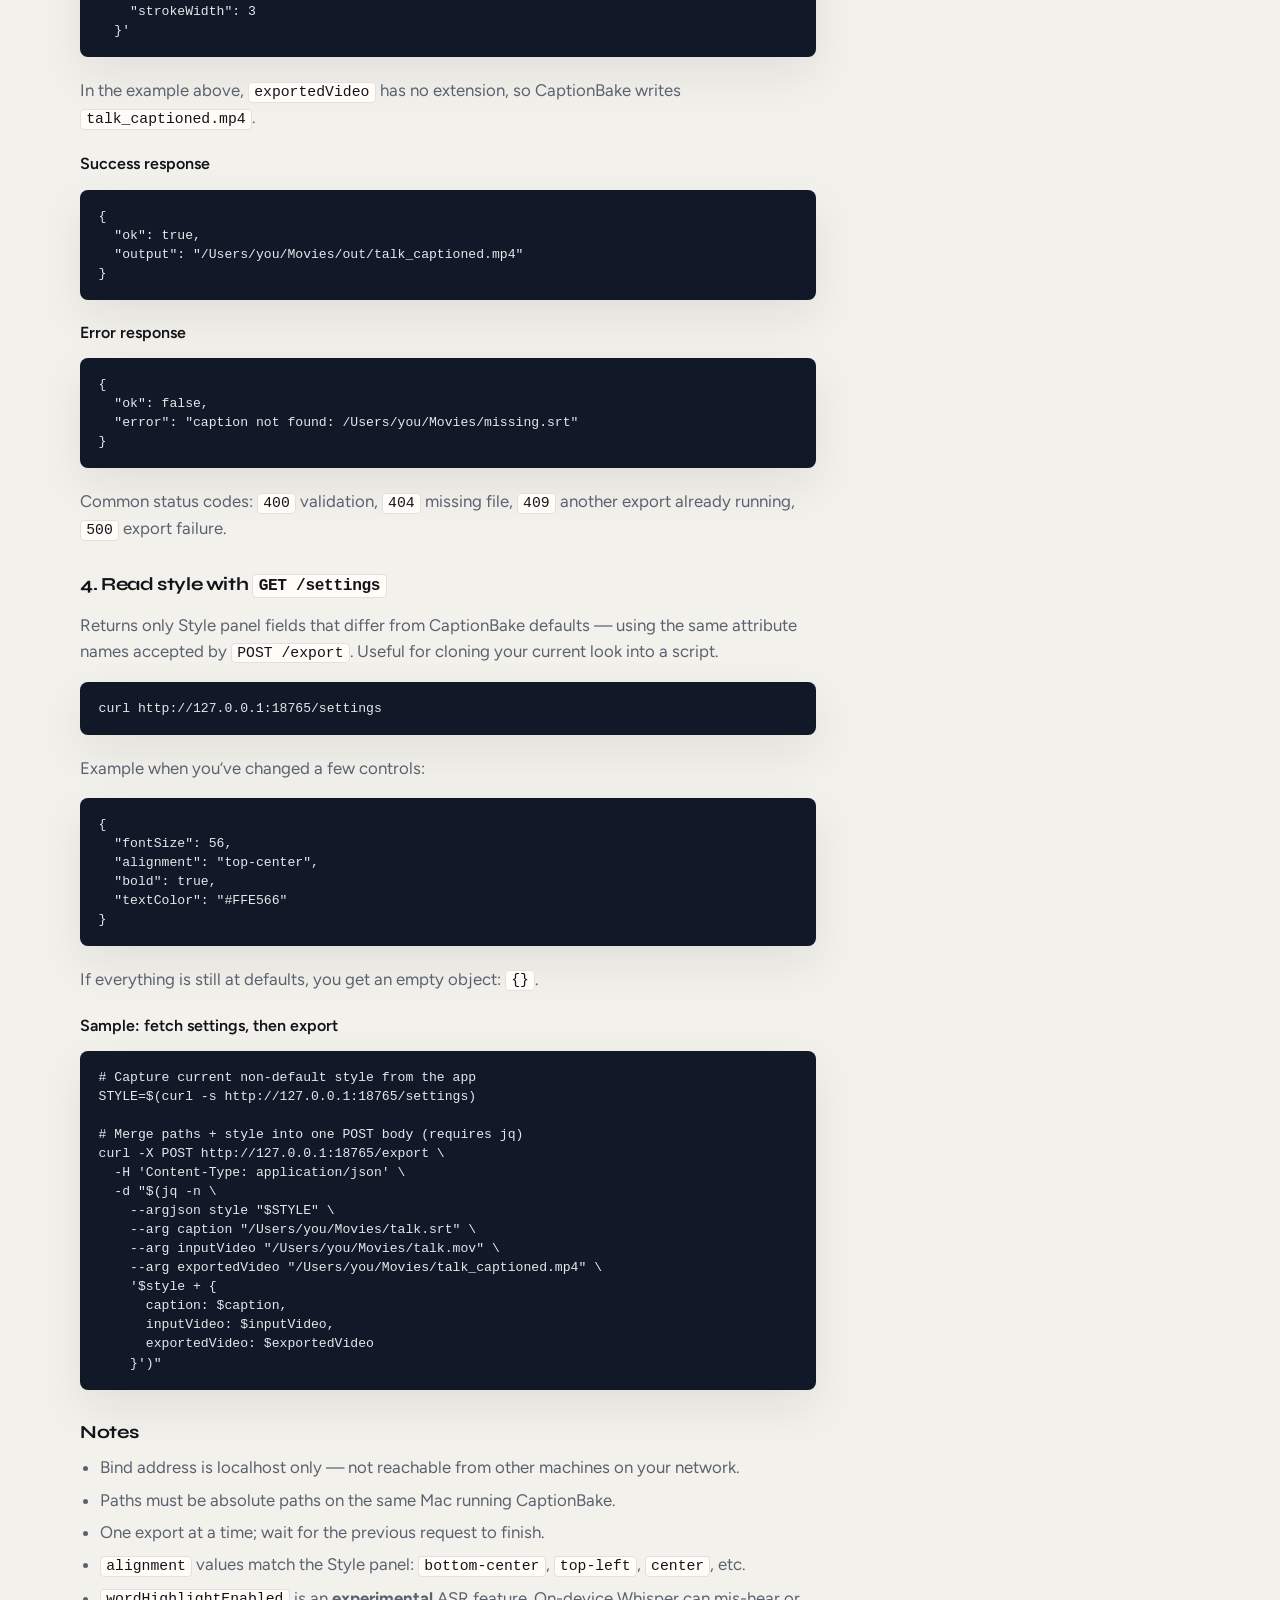
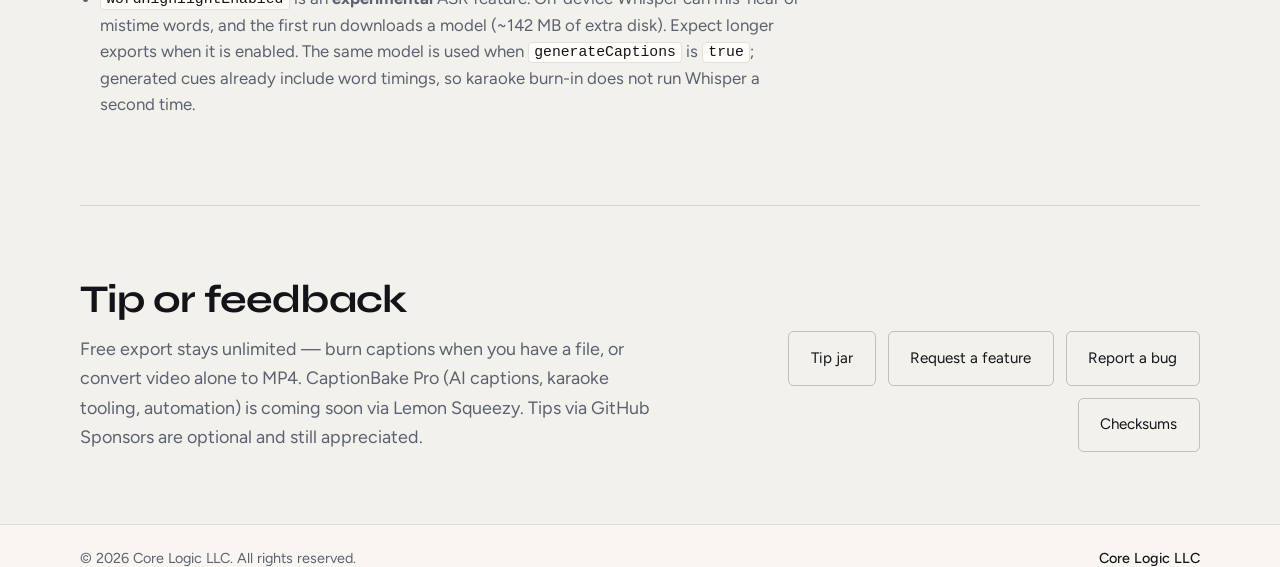
==== commit b3ff19f3: "Document CaptionBake HTTP generateCaptions on POST /export. Explain the Pro API flag for on-device W" ====
--- a/captionbake/index.html
+++ b/captionbake/index.html
@@ -358,7 +358,9 @@
             <h3>Local HTTP API <span class="feature-badge">Pro</span></h3>
             <p>
               Enable a localhost server from Settings to export from scripts or other apps while
-              CaptionBake is open — same styles as the Style panel.
+              CaptionBake is open — burn a caption file, convert video alone, or set
+              <code>generateCaptions: true</code> to transcribe English captions from audio and burn
+              them in. Same styles as the Style panel.
             </p>
           </article>
           <article class="offer-item">
@@ -409,9 +411,10 @@
         <div class="section-intro">
           <h2>Local HTTP API <span class="feature-badge">Pro</span></h2>
           <p class="lead">
-            Automate caption burn-in or caption-free MP4 convert from Final Cut, a shell script, or
-            any tool that can send HTTP. The server runs only while CaptionBake is open, and only on
-            your Mac (<code>127.0.0.1</code>). Requires CaptionBake Pro.
+            Automate caption burn-in, AI caption generation from audio, or caption-free MP4 convert
+            from Final Cut, a shell script, or any tool that can send HTTP. The server runs only
+            while CaptionBake is open, and only on localhost (<code>127.0.0.1</code>). Requires
+            CaptionBake Pro.
           </p>
         </div>
 
@@ -451,6 +454,11 @@
               <code>caption</code> — absolute path to a local caption file (optional; SRT, VTT,
               SBV, ASS/SSA, ITT/TTML, …). Omit to convert video to MP4 without burn-in.
             </li>
+            <li>
+              <code>generateCaptions</code> — <code>true</code> to transcribe the video audio with
+              on-device Whisper and burn in English captions. Do not also pass <code>caption</code>.
+              First use may download a model (~142&nbsp;MB); expect a longer request.
+            </li>
           </ul>
           <p>
             Any other Style panel fields are optional and override the live UI for that export only
@@ -475,6 +483,15 @@
   -d '{
     "inputVideo": "/Users/you/Movies/clip.mov",
     "exportedVideo": "/Users/you/Movies/clip_converted.mp4"
+  }'</code></pre>
+
+          <h4>Sample: generate captions from audio, then burn in</h4>
+          <pre class="api-code" tabindex="0"><code>curl -X POST http://127.0.0.1:18765/export \
+  -H 'Content-Type: application/json' \
+  -d '{
+    "generateCaptions": true,
+    "inputVideo": "/Users/you/Movies/talk.mov",
+    "exportedVideo": "/Users/you/Movies/talk_captioned.mp4"
   }'</code></pre>
 
           <h4>Sample: export with style overrides</h4>
@@ -559,7 +576,9 @@
             <li>
               <code>wordHighlightEnabled</code> is an <strong>experimental</strong> ASR feature.
               On-device Whisper can mis-hear or mistime words, and the first run downloads a model
-              (~142&nbsp;MB of extra disk). Expect longer exports when it is enabled.
+              (~142&nbsp;MB of extra disk). Expect longer exports when it is enabled. The same
+              model is used when <code>generateCaptions</code> is <code>true</code>; generated cues
+              already include word timings, so karaoke burn-in does not run Whisper a second time.
             </li>
           </ul>
         </div>
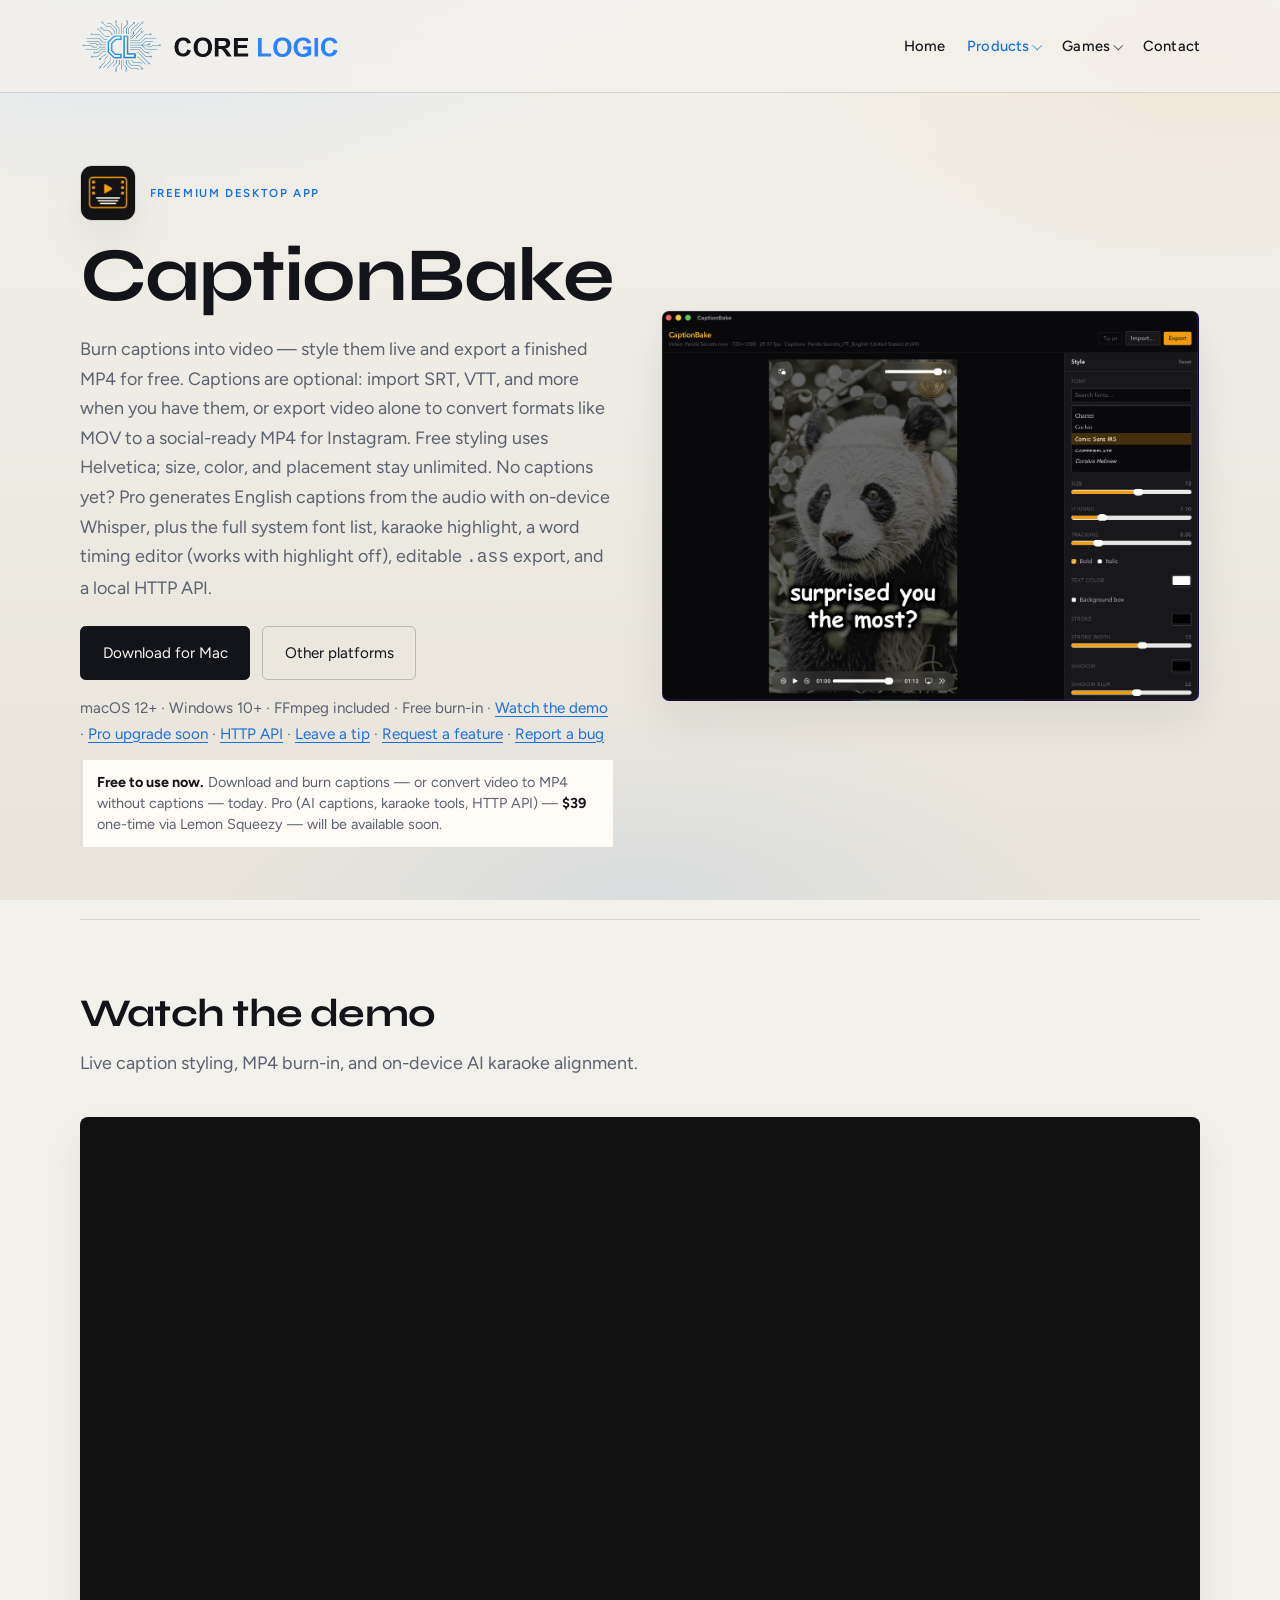
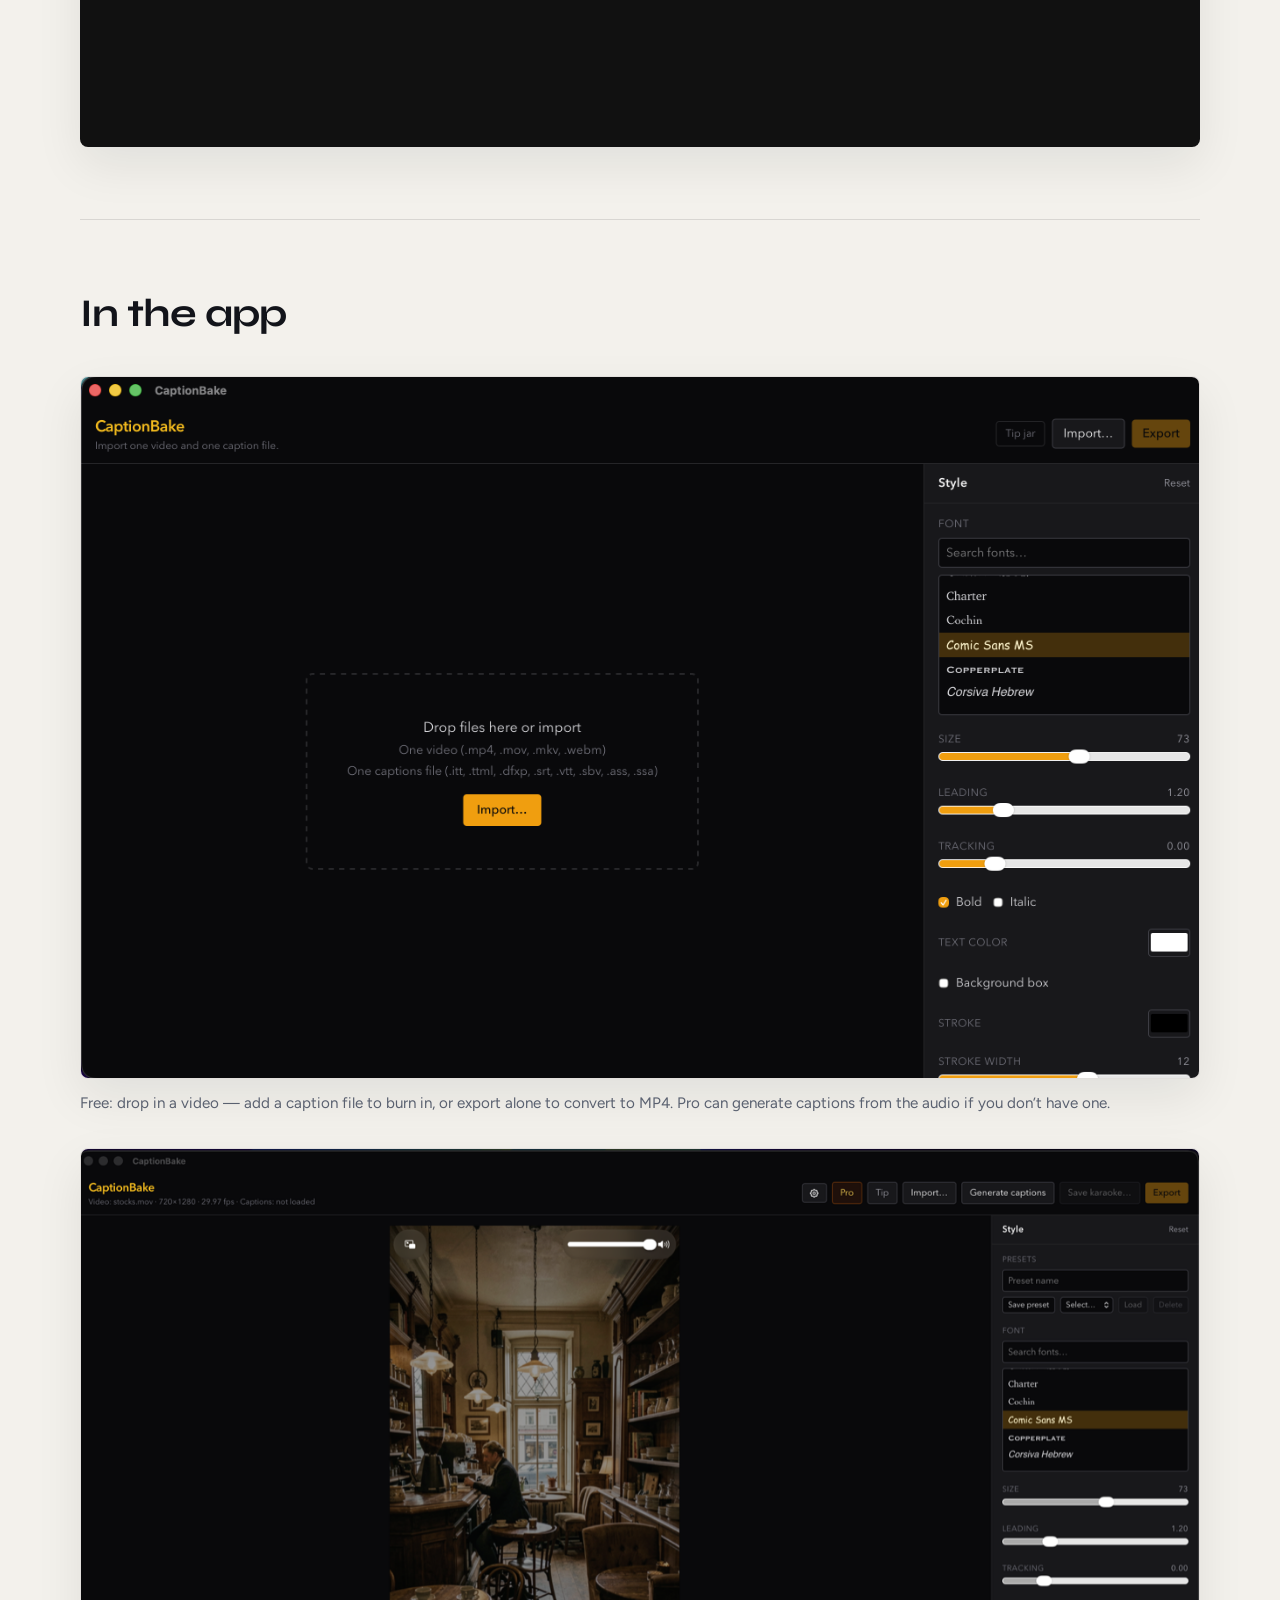
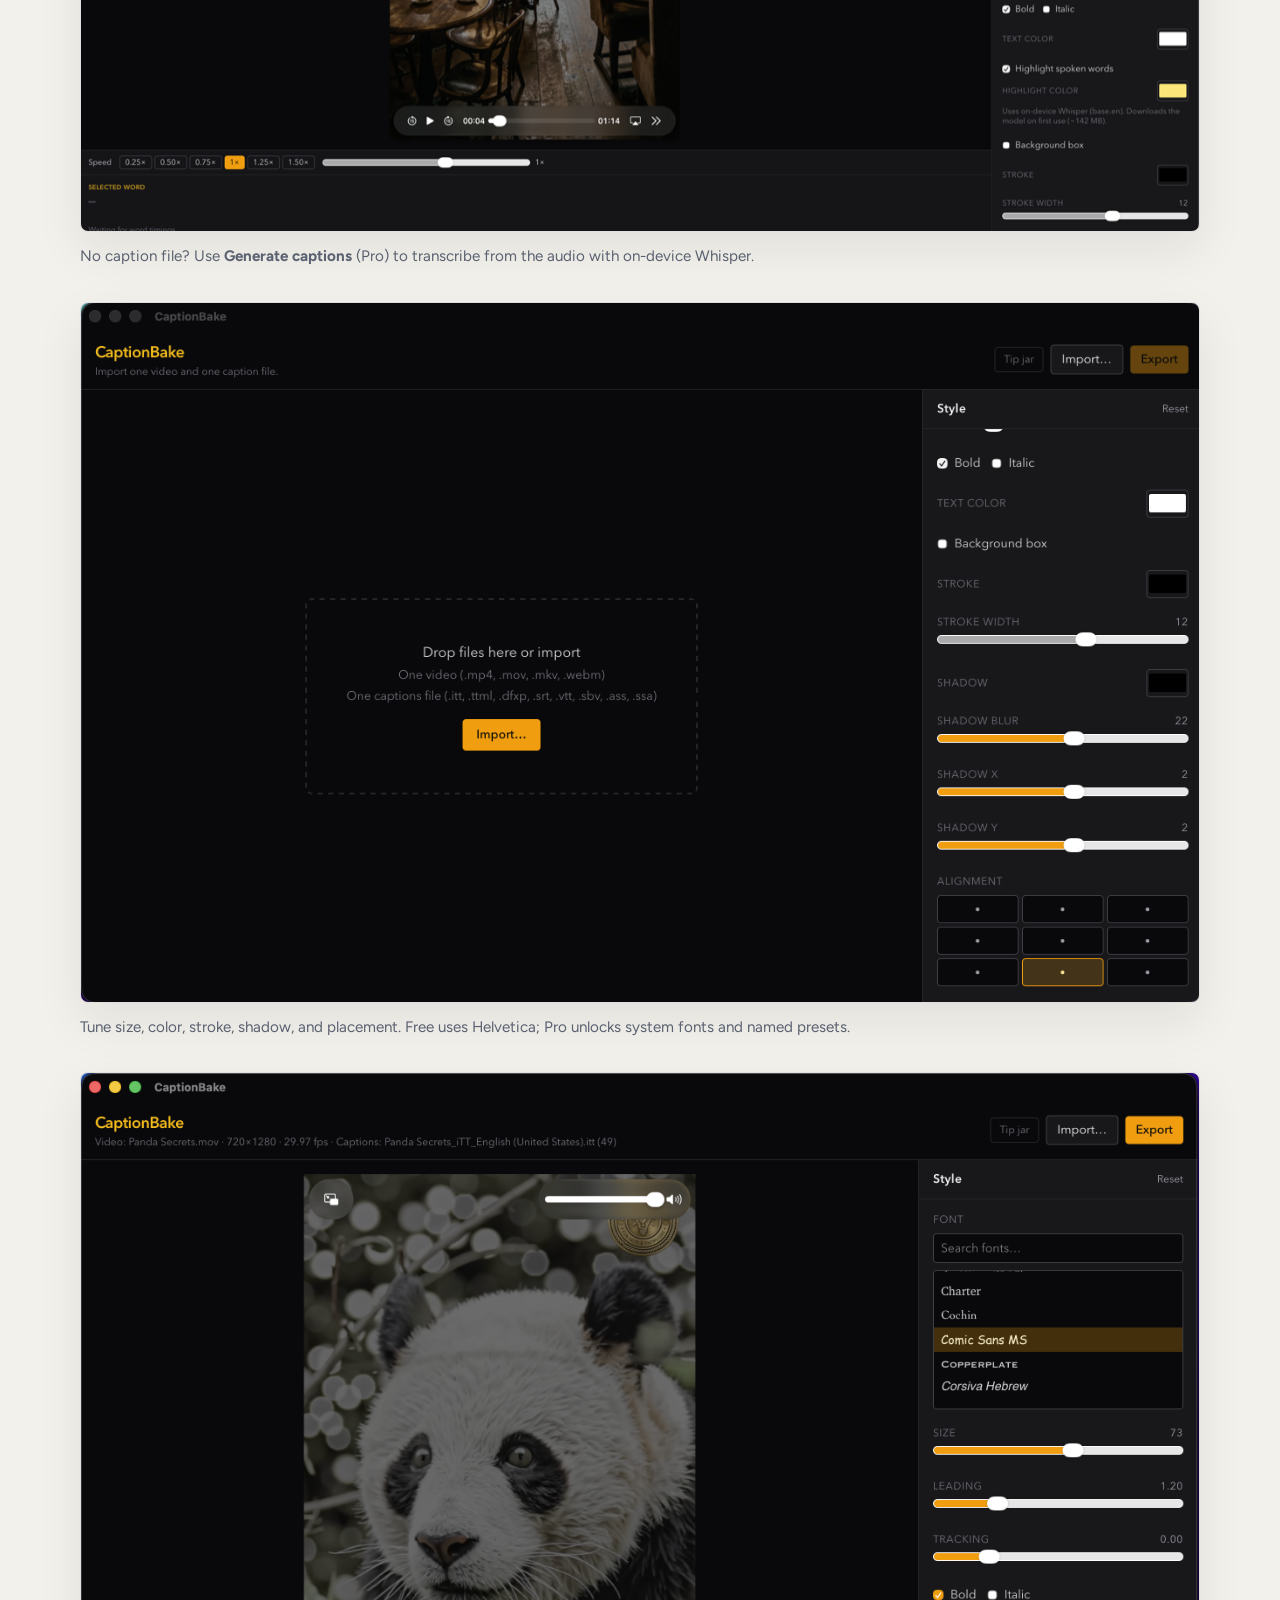
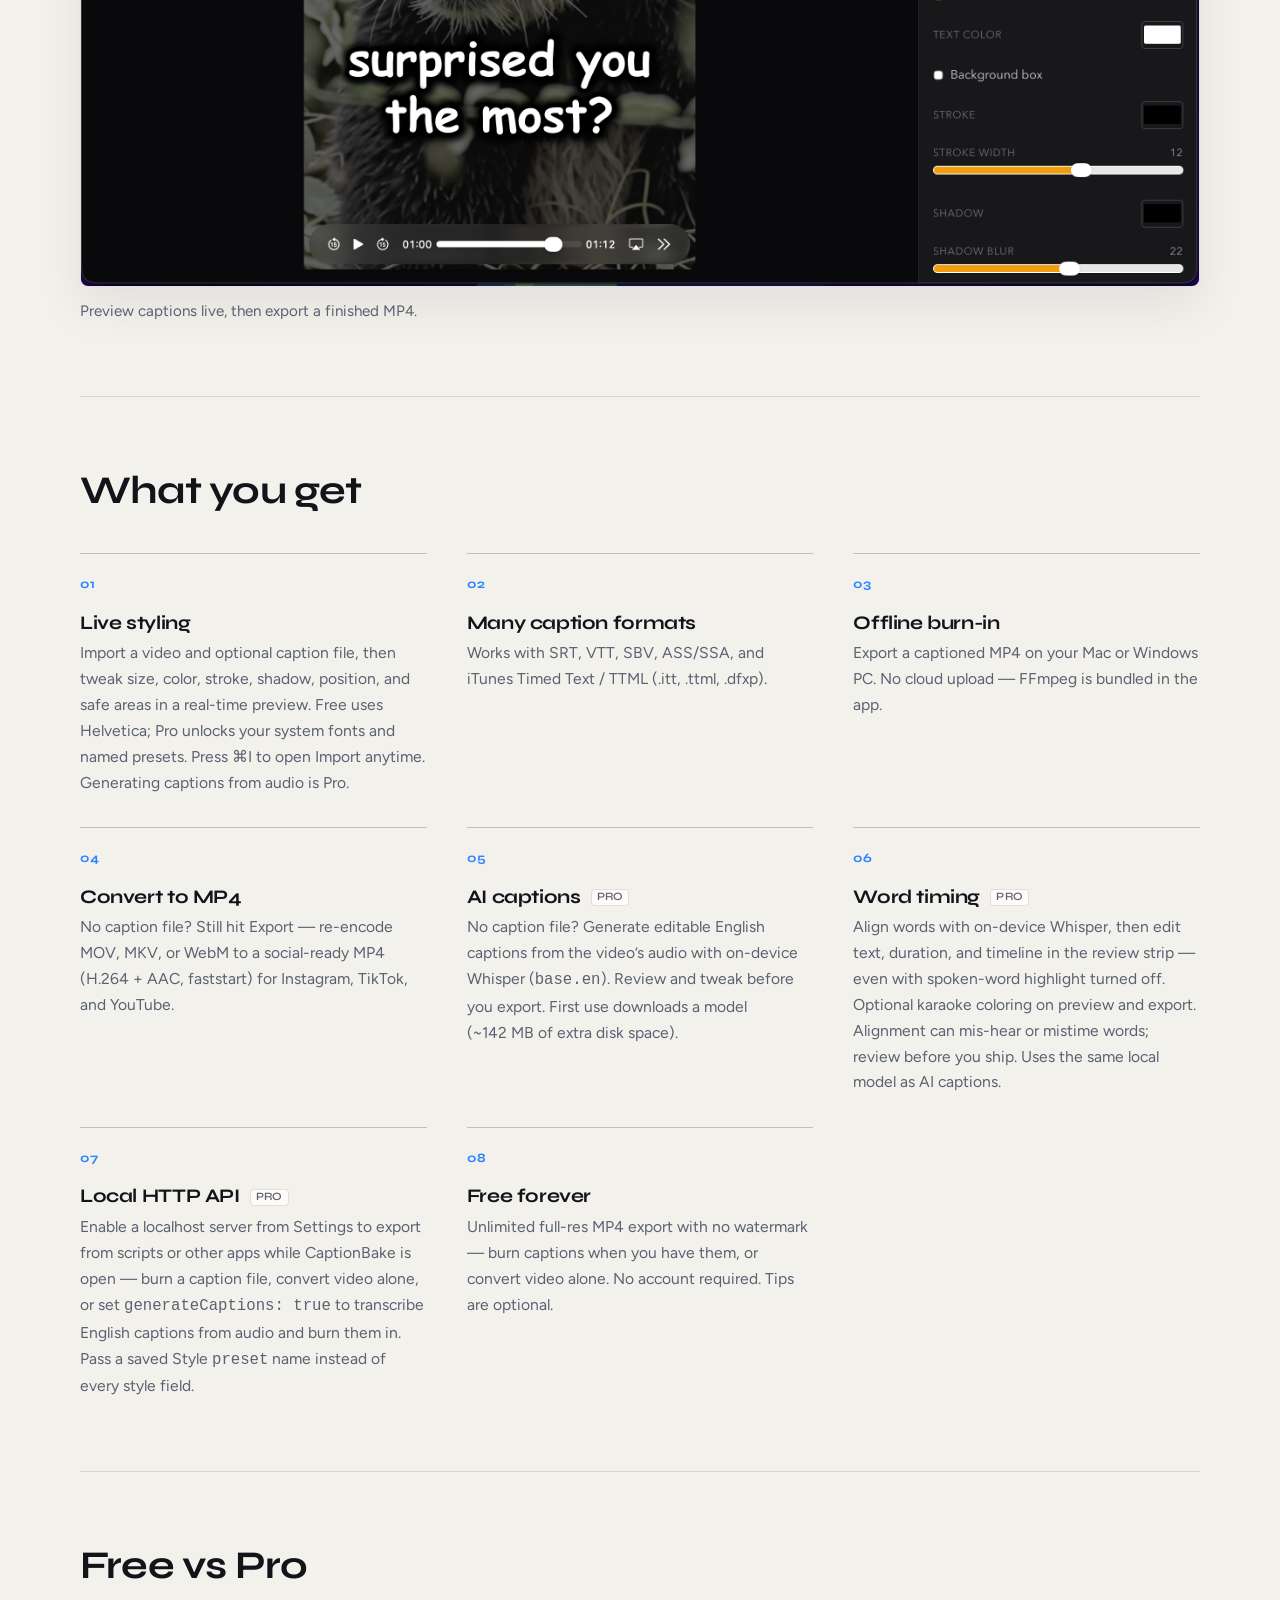
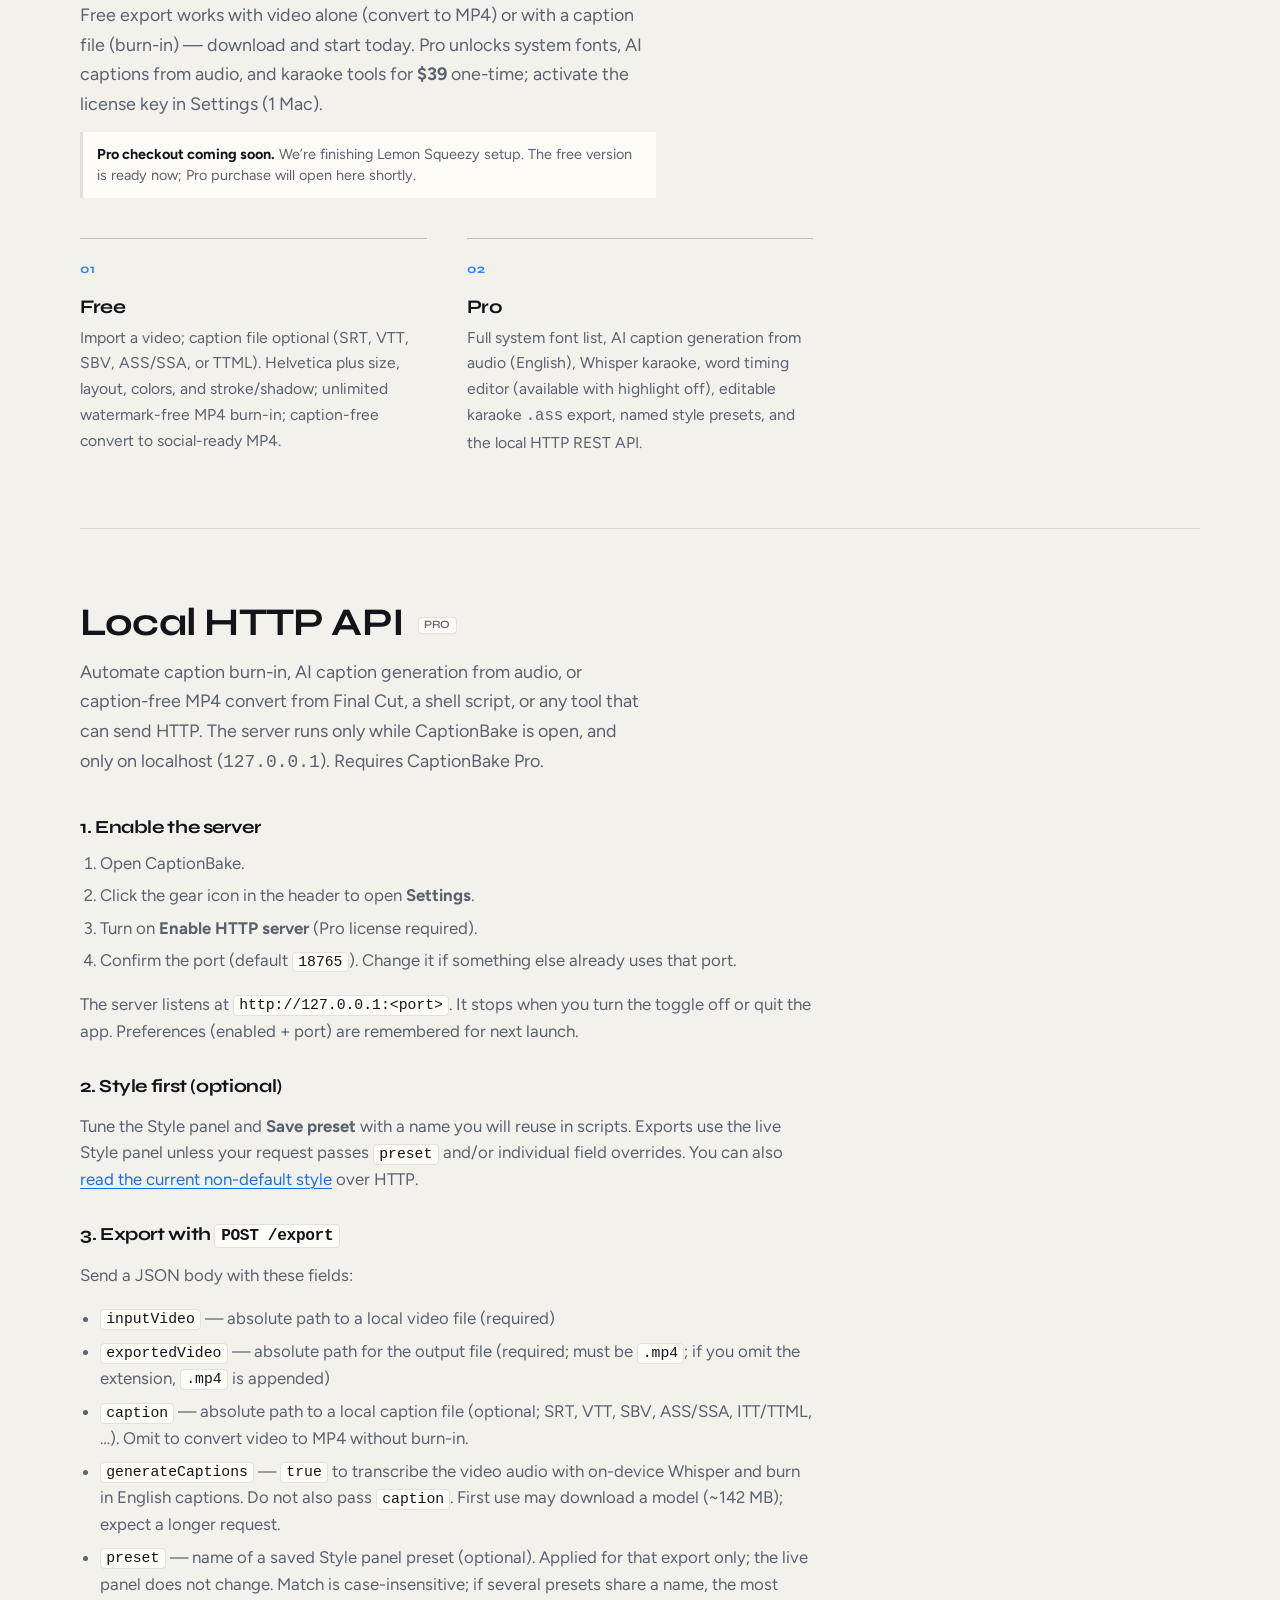
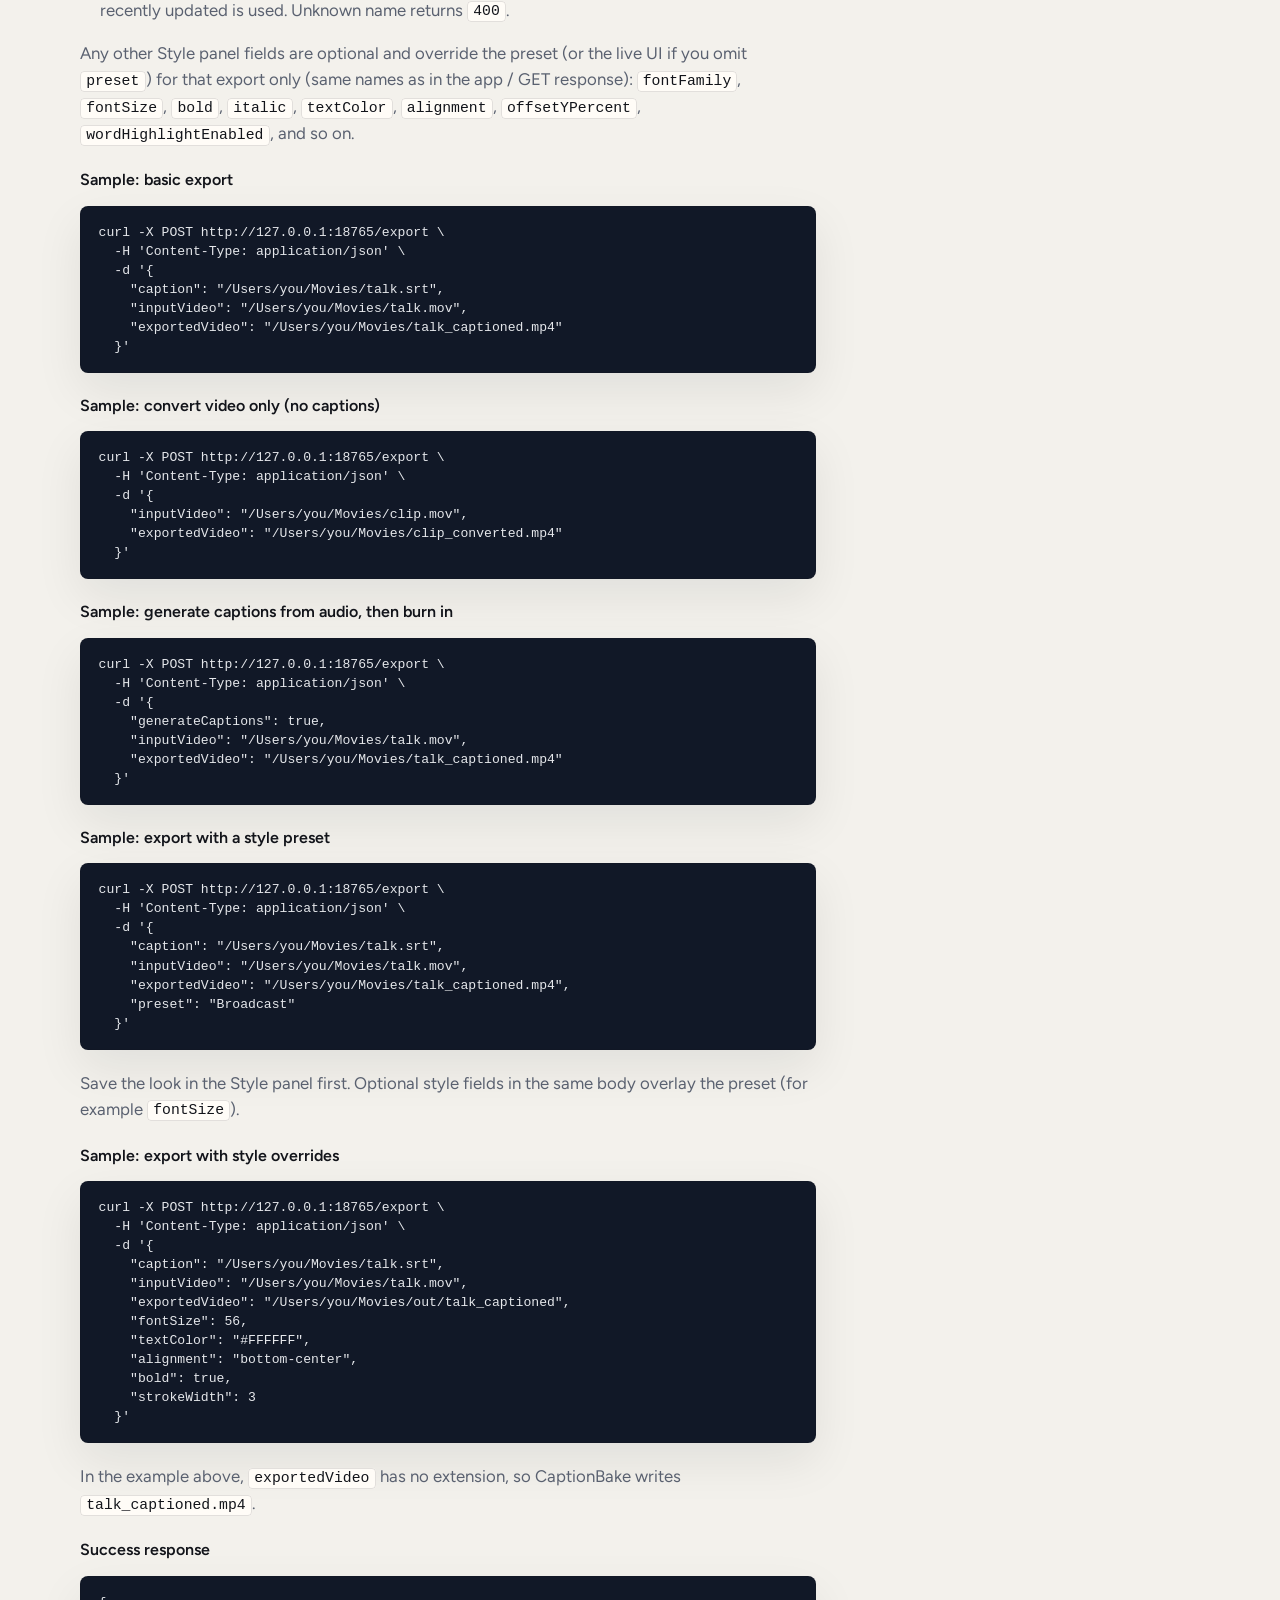
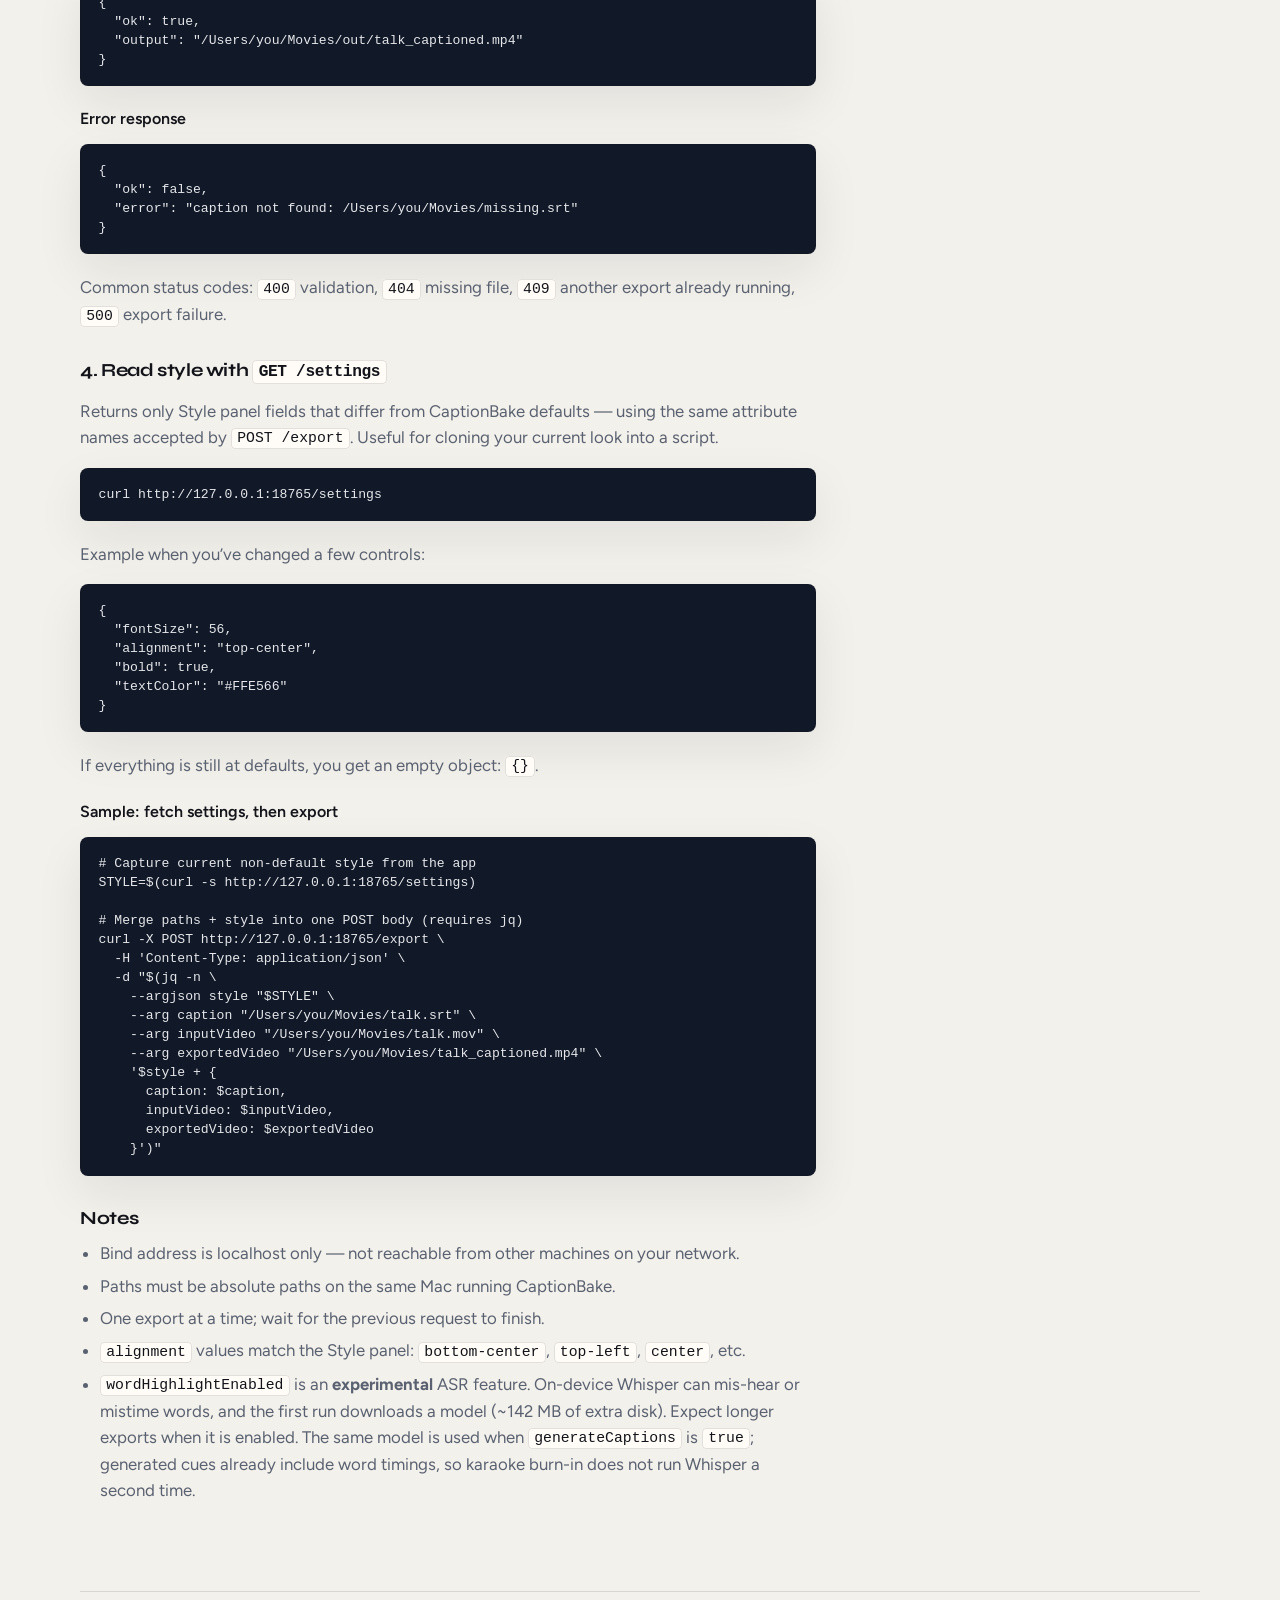
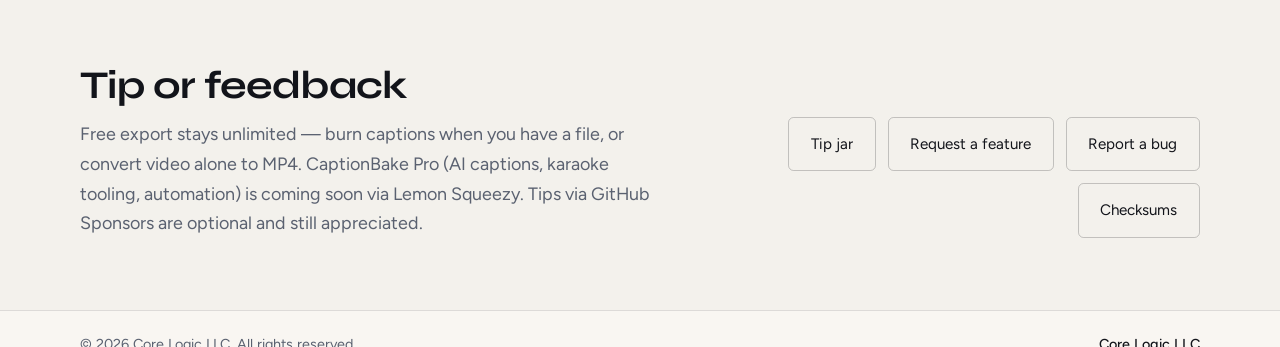
==== commit 047e5ce8: "Add CaptionBake demo video and document HTTP style presets. Co-authored-by: Cursor <cursoragent@curs" ====
--- a/captionbake/index.html
+++ b/captionbake/index.html
@@ -16,7 +16,7 @@
     <meta property="og:image" content="images/screenshot-3.png" />
     <link rel="icon" type="image/png" href="images/icon.png" />
     <link rel="stylesheet" href="../assets/css/styles.css?v=20260726a" />
-    <link rel="stylesheet" href="captionbake.css?v=20260804a" />
+    <link rel="stylesheet" href="captionbake.css?v=20260921a" />
   </head>
   <body>
     <header class="site-header">
@@ -208,6 +208,7 @@
             </div>
             <p class="meta">
               macOS 12+ · Windows 10+ · FFmpeg included · Free burn-in ·
+              <a href="#demo">Watch the demo</a> ·
               <a href="#pricing">Pro upgrade soon</a> ·
               <a href="#api">HTTP API</a> ·
               <a href="https://github.com/sponsors/CORE-LOGIC-LLC-AZ">Leave a tip</a>
@@ -243,6 +244,27 @@
               alt="CaptionBake preview with live caption styling on a video"
             />
           </figure>
+        </div>
+      </section>
+
+      <section id="demo" class="container section">
+        <div class="section-intro">
+          <h2>Watch the demo</h2>
+          <p class="lead">
+            Live caption styling, MP4 burn-in, and on-device AI karaoke alignment.
+          </p>
+        </div>
+        <div class="demo-video">
+          <iframe
+            src="https://www.youtube-nocookie.com/embed/Rg3MvKzqAwU"
+            width="560"
+            height="315"
+            title="CaptionBake Demo: Offline Subtitle Styling, Burn-In &amp; On-Device AI Karaoke Alignment"
+            allow="accelerometer; autoplay; clipboard-write; encrypted-media; gyroscope; picture-in-picture; web-share"
+            referrerpolicy="strict-origin-when-cross-origin"
+            allowfullscreen
+            loading="lazy"
+          ></iframe>
         </div>
       </section>
 
@@ -360,7 +382,7 @@
               Enable a localhost server from Settings to export from scripts or other apps while
               CaptionBake is open — burn a caption file, convert video alone, or set
               <code>generateCaptions: true</code> to transcribe English captions from audio and burn
-              them in. Same styles as the Style panel.
+              them in. Pass a saved Style <code>preset</code> name instead of every style field.
             </p>
           </article>
           <article class="offer-item">
@@ -437,8 +459,9 @@
 
           <h3>2. Style first (optional)</h3>
           <p>
-            Tune the Style panel in the app as usual. Exports use those live settings unless your
-            request overrides individual fields. You can also
+            Tune the Style panel and <strong>Save preset</strong> with a name you will reuse in
+            scripts. Exports use the live Style panel unless your request passes
+            <code>preset</code> and/or individual field overrides. You can also
             <a href="#api-get-settings">read the current non-default style</a> over HTTP.
           </p>
 
@@ -459,10 +482,17 @@
               on-device Whisper and burn in English captions. Do not also pass <code>caption</code>.
               First use may download a model (~142&nbsp;MB); expect a longer request.
             </li>
+            <li>
+              <code>preset</code> — name of a saved Style panel preset (optional). Applied for that
+              export only; the live panel does not change. Match is case-insensitive; if several
+              presets share a name, the most recently updated is used. Unknown name returns
+              <code>400</code>.
+            </li>
           </ul>
           <p>
-            Any other Style panel fields are optional and override the live UI for that export only
-            (same names as in the app / GET response): <code>fontFamily</code>,
+            Any other Style panel fields are optional and override the preset (or the live UI if you
+            omit <code>preset</code>) for that export only (same names as in the app / GET response):
+            <code>fontFamily</code>,
             <code>fontSize</code>, <code>bold</code>, <code>italic</code>, <code>textColor</code>,
             <code>alignment</code>, <code>offsetYPercent</code>, <code>wordHighlightEnabled</code>,
             and so on.
@@ -493,6 +523,20 @@
     "inputVideo": "/Users/you/Movies/talk.mov",
     "exportedVideo": "/Users/you/Movies/talk_captioned.mp4"
   }'</code></pre>
+
+          <h4>Sample: export with a style preset</h4>
+          <pre class="api-code" tabindex="0"><code>curl -X POST http://127.0.0.1:18765/export \
+  -H 'Content-Type: application/json' \
+  -d '{
+    "caption": "/Users/you/Movies/talk.srt",
+    "inputVideo": "/Users/you/Movies/talk.mov",
+    "exportedVideo": "/Users/you/Movies/talk_captioned.mp4",
+    "preset": "Broadcast"
+  }'</code></pre>
+          <p>
+            Save the look in the Style panel first. Optional style fields in the same body overlay
+            the preset (for example <code>fontSize</code>).
+          </p>
 
           <h4>Sample: export with style overrides</h4>
           <pre class="api-code" tabindex="0"><code>curl -X POST http://127.0.0.1:18765/export \
--- a/captionbake/captionbake.css
+++ b/captionbake/captionbake.css
@@ -181,6 +181,24 @@
   width: 100%;
   height: auto;
   vertical-align: middle;
+}
+
+.demo-video {
+  position: relative;
+  width: 100%;
+  aspect-ratio: 16 / 9;
+  border-radius: 0.5rem;
+  overflow: hidden;
+  border: 1px solid var(--border);
+  background: #111;
+  box-shadow: var(--shadow-soft);
+}
+
+.demo-video iframe {
+  display: block;
+  width: 100%;
+  height: 100%;
+  border: 0;
 }
 
 .shot-gallery {
